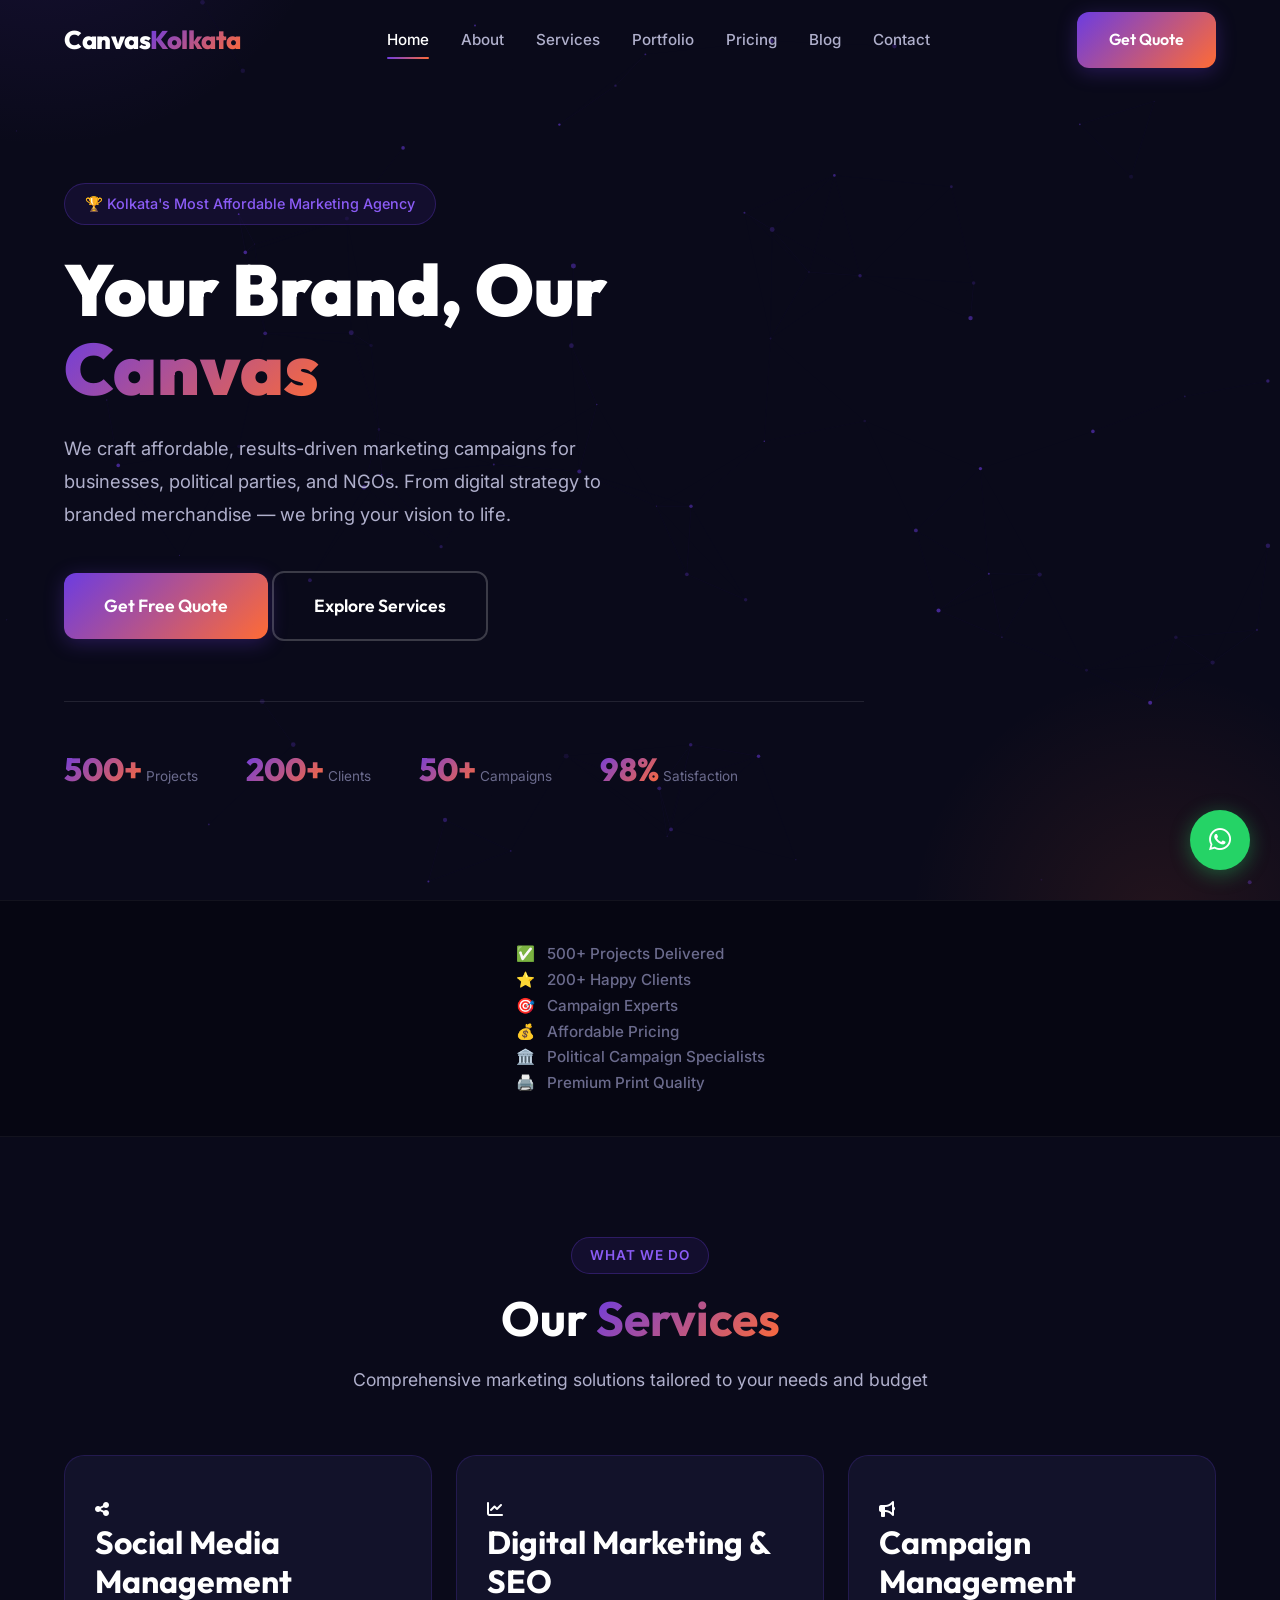
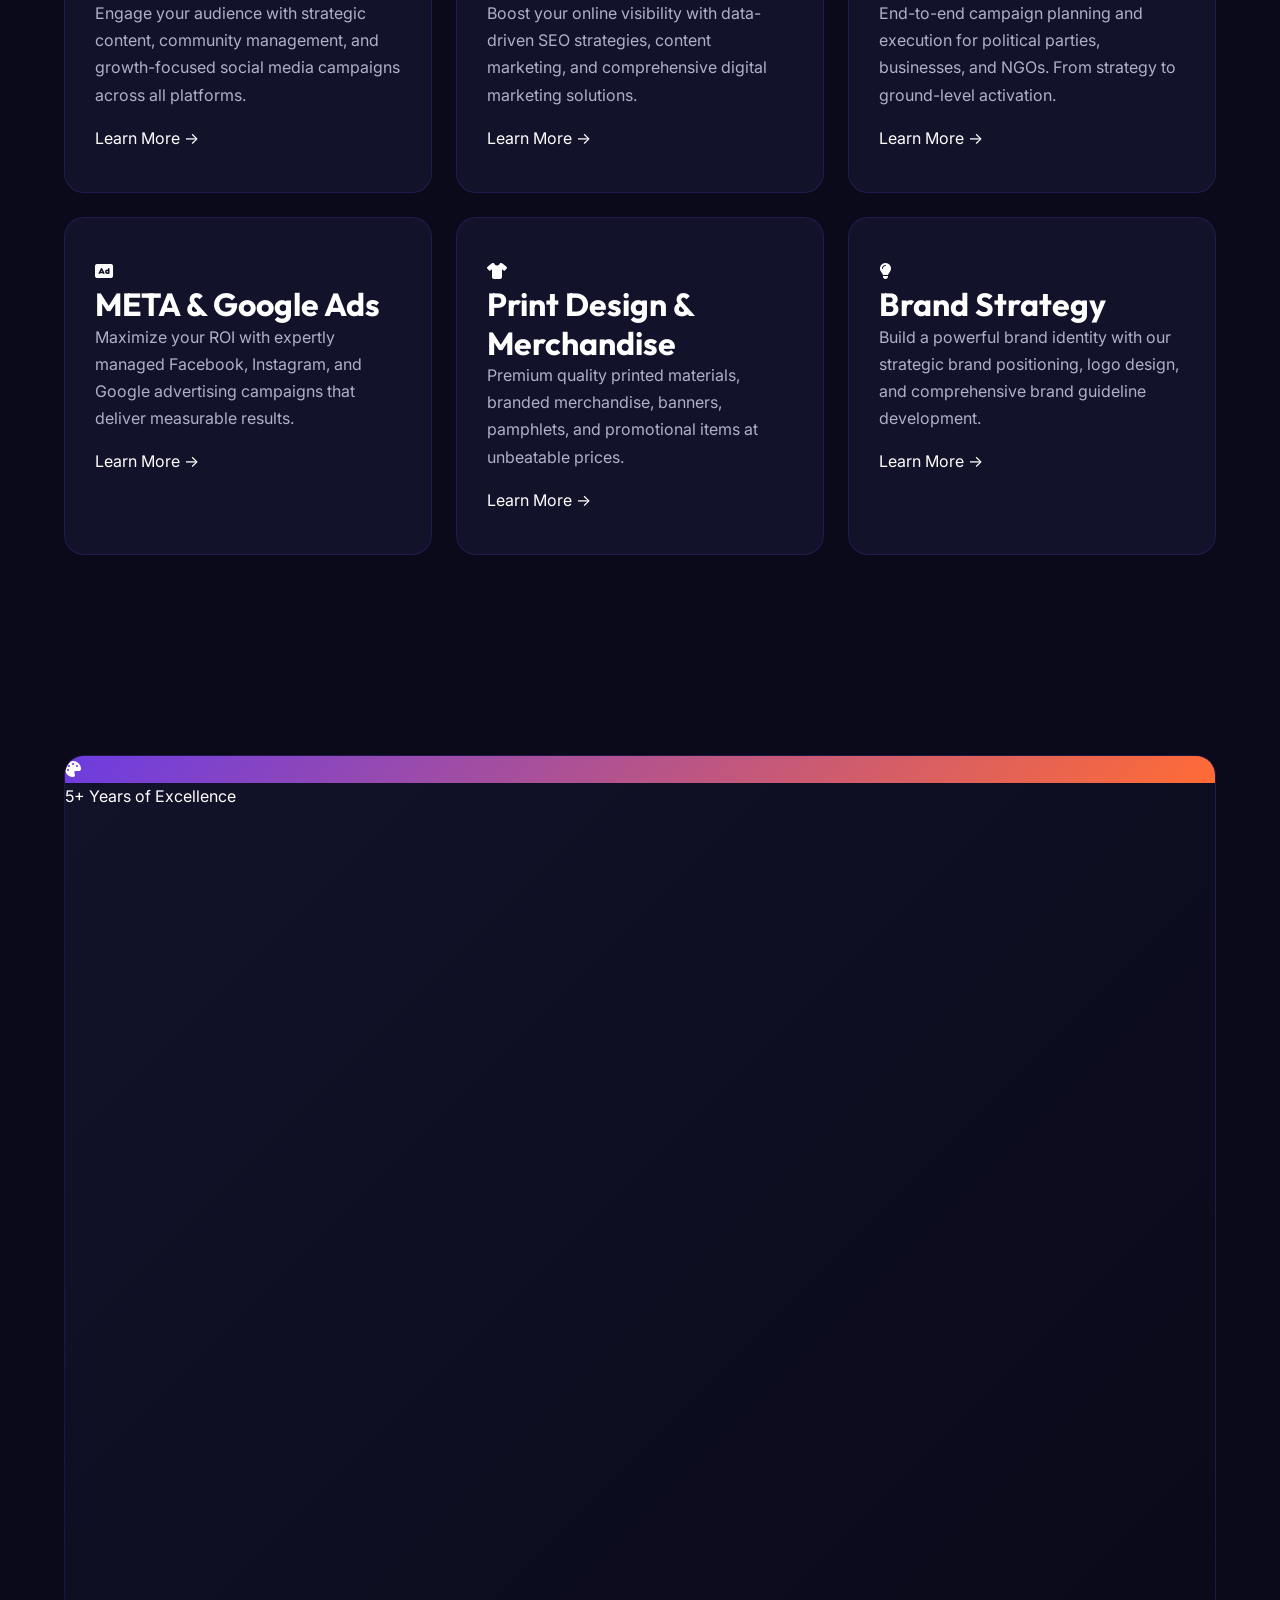
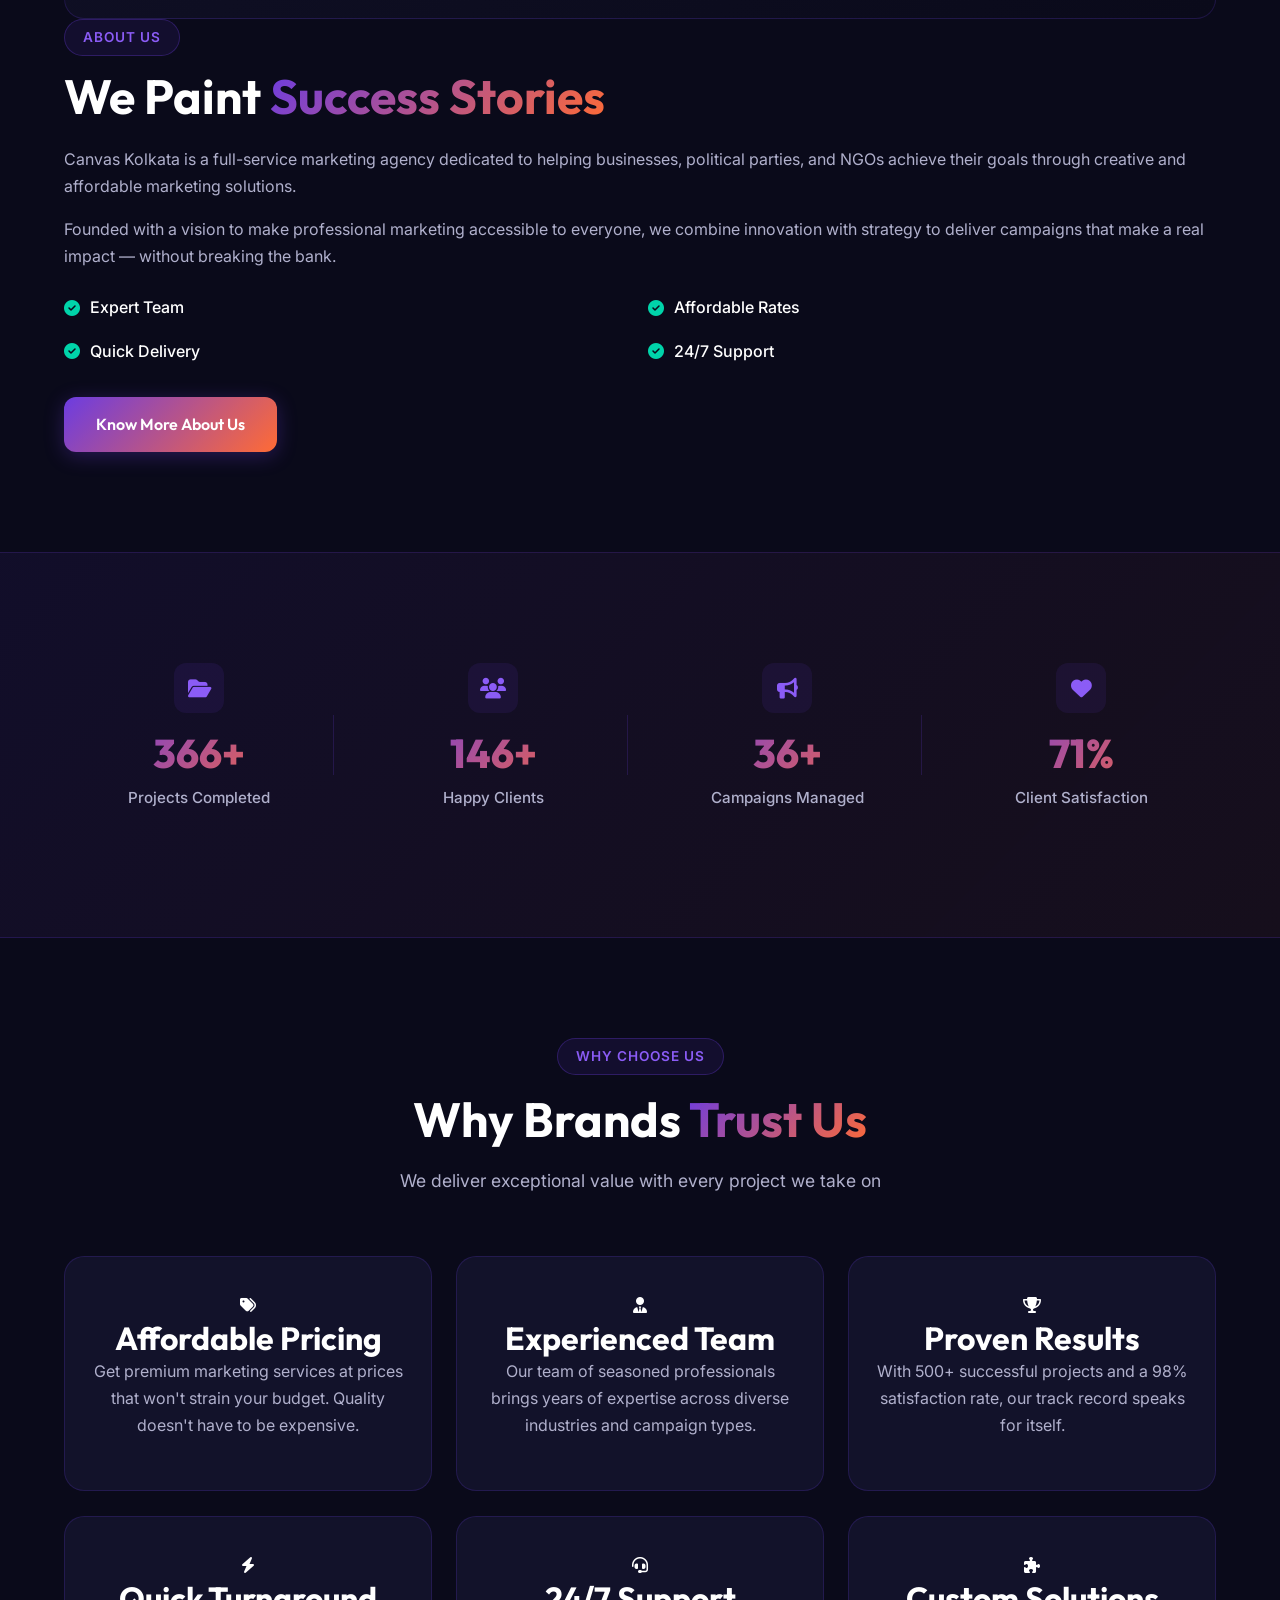
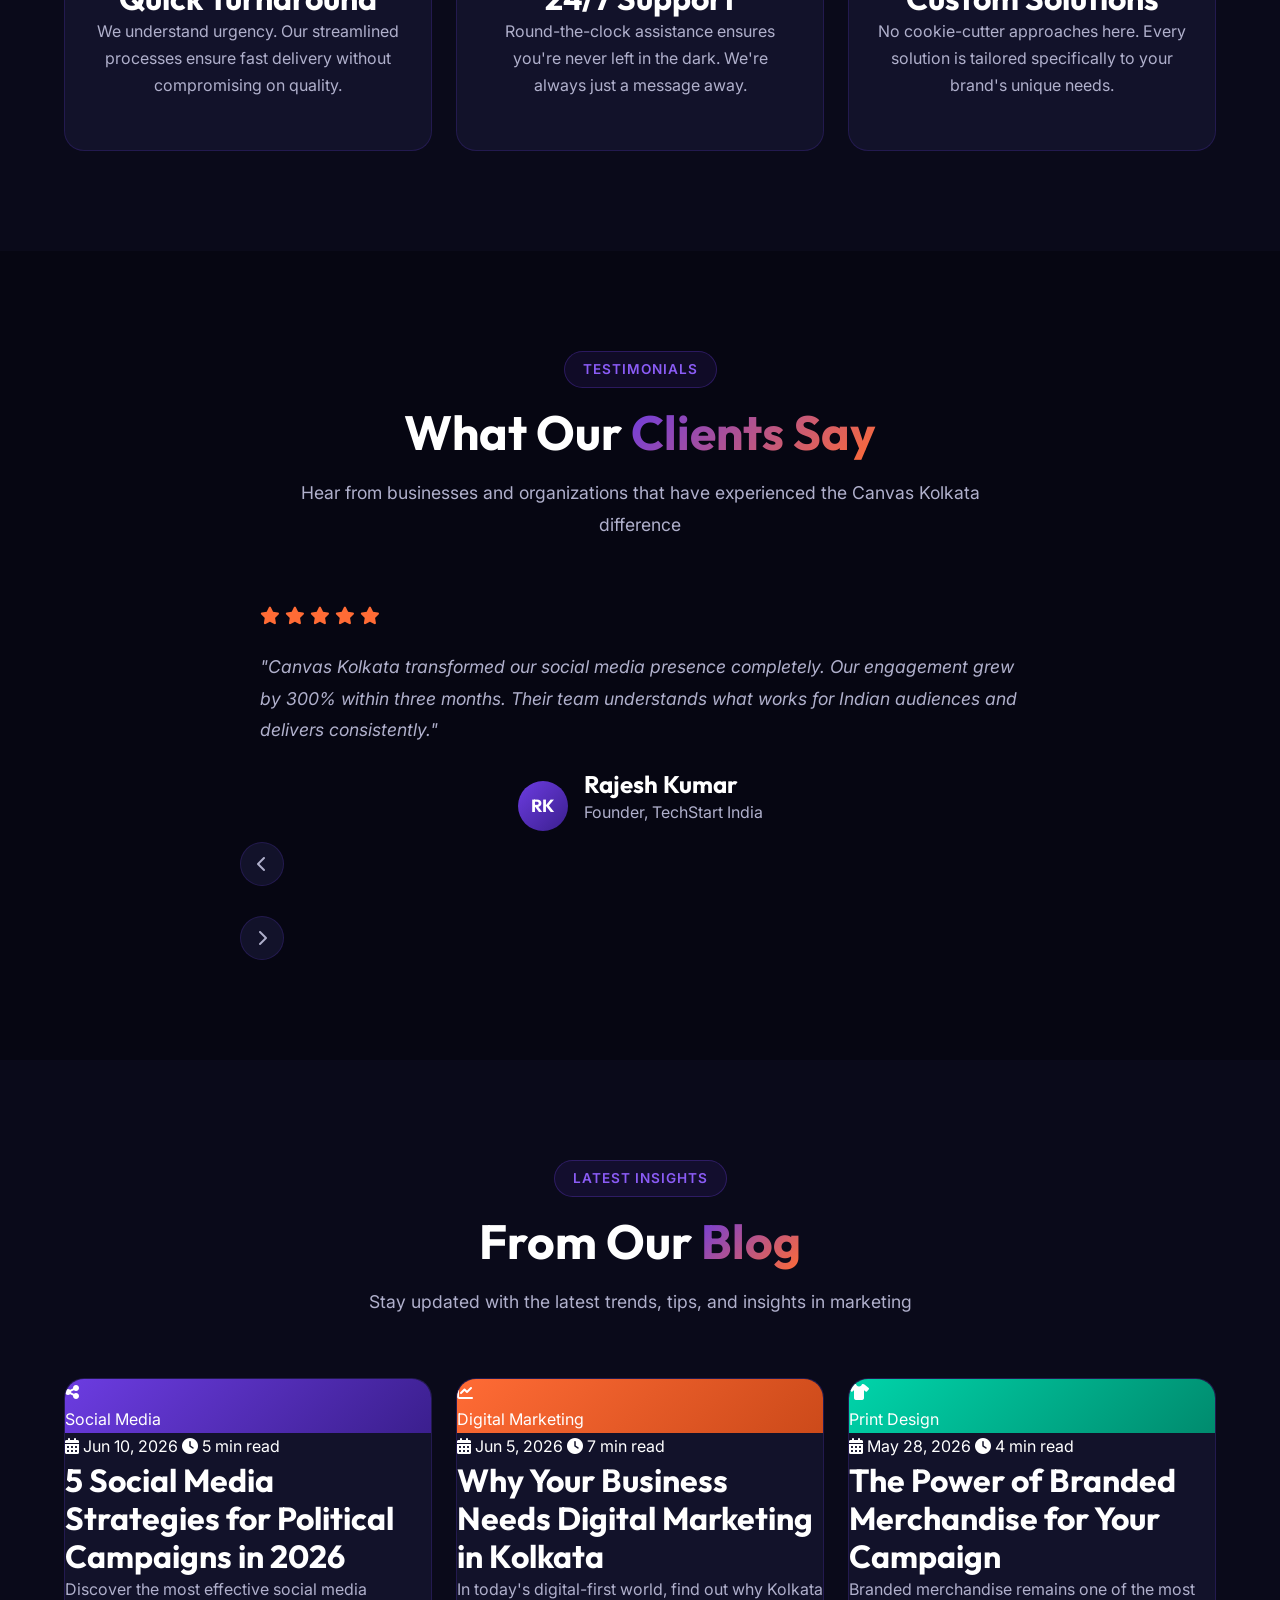
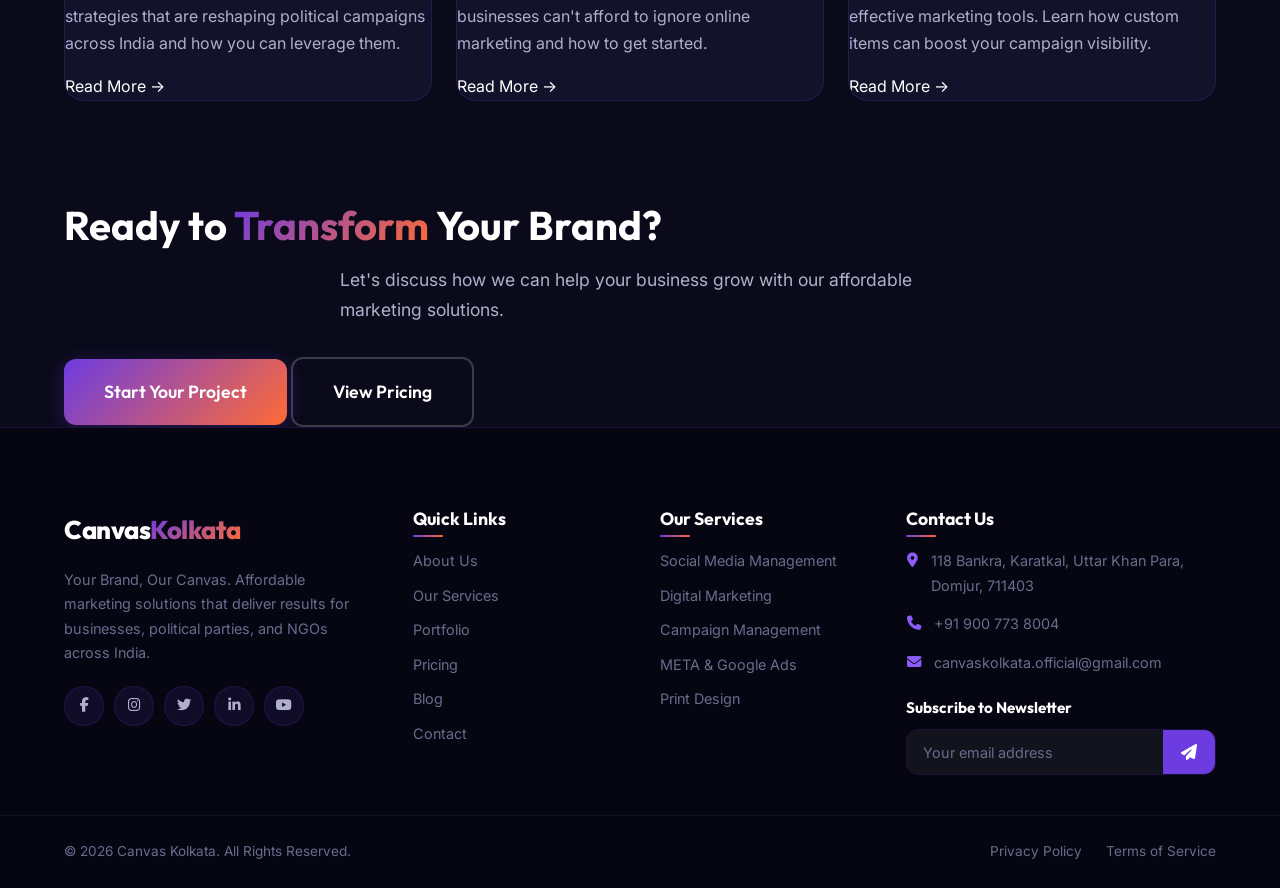
==== index.html @ 7786abfd "Initial commit for Canvas Kolkata website" ====
<!DOCTYPE html>
<html lang="en">
<head>
  <meta charset="UTF-8">
  <meta name="viewport" content="width=device-width, initial-scale=1.0">
  <meta http-equiv="X-UA-Compatible" content="IE=edge">

  <!-- SEO Meta Tags -->
  <title>Canvas Kolkata | Affordable Marketing & Printing Services in Kolkata</title>
  <meta name="description" content="Canvas Kolkata offers affordable social media management, digital marketing, campaign management, META & Google Ads, and printing services for businesses, political parties & NGOs.">
  <meta name="keywords" content="marketing agency kolkata, affordable marketing, social media management, digital marketing, campaign management, printing services, political campaign, NGO marketing, META ads, Google Ads, brand strategy">
  <meta name="author" content="Canvas Kolkata">
  <meta name="robots" content="index, follow">
  <link rel="canonical" href="https://canvaskolkata.com/">

  <!-- Open Graph -->
  <meta property="og:title" content="Canvas Kolkata | Affordable Marketing & Printing Services in Kolkata">
  <meta property="og:description" content="Canvas Kolkata offers affordable social media management, digital marketing, campaign management, META & Google Ads, and printing services for businesses, political parties & NGOs.">
  <meta property="og:type" content="website">
  <meta property="og:url" content="https://canvaskolkata.com/">
  <meta property="og:site_name" content="Canvas Kolkata">
  <meta property="og:locale" content="en_IN">

  <!-- Twitter Card -->
  <meta name="twitter:card" content="summary_large_image">
  <meta name="twitter:title" content="Canvas Kolkata | Affordable Marketing & Printing Services in Kolkata">
  <meta name="twitter:description" content="Canvas Kolkata offers affordable social media management, digital marketing, campaign management, META & Google Ads, and printing services for businesses, political parties & NGOs.">

  <!-- Google Fonts -->
  <link rel="preconnect" href="https://fonts.googleapis.com">
  <link rel="preconnect" href="https://fonts.gstatic.com" crossorigin>
  <link href="https://fonts.googleapis.com/css2?family=Inter:wght@300;400;500;600;700&family=Outfit:wght@400;500;600;700;800;900&display=swap" rel="stylesheet">

  <!-- Font Awesome -->
  <link rel="stylesheet" href="https://cdnjs.cloudflare.com/ajax/libs/font-awesome/6.5.1/css/all.min.css">

  <!-- Stylesheets -->
  <link rel="stylesheet" href="css/style.css">
  <link rel="stylesheet" href="css/animations.css">
  <link rel="stylesheet" href="css/responsive.css">

  <!-- Schema.org LocalBusiness JSON-LD -->
  <script type="application/ld+json">
  {
    "@context": "https://schema.org",
    "@type": "LocalBusiness",
    "name": "Canvas Kolkata",
    "description": "Affordable marketing and printing services for businesses, political parties, and NGOs in Kolkata.",
    "url": "https://canvaskolkata.com",
    "telephone": "+919007738004",
    "email": "canvaskolkata.official@gmail.com",
    "address": {
      "@type": "PostalAddress",
      "streetAddress": "118 Bankra, Karatkal, Uttar Khan Para",
      "addressLocality": "Domjur",
      "addressRegion": "West Bengal",
      "postalCode": "711403",
      "addressCountry": "IN"
    },
    "geo": {
      "@type": "GeoCoordinates",
      "latitude": "22.5726",
      "longitude": "88.3639"
    },
    "openingHoursSpecification": {
      "@type": "OpeningHoursSpecification",
      "dayOfWeek": ["Monday","Tuesday","Wednesday","Thursday","Friday","Saturday"],
      "opens": "09:00",
      "closes": "20:00"
    },
    "sameAs": [],
    "priceRange": "₹₹",
    "image": "https://canvaskolkata.com/images/logo.png",
    "aggregateRating": {
      "@type": "AggregateRating",
      "ratingValue": "4.9",
      "reviewCount": "200"
    },
    "serviceArea": {
      "@type": "Place",
      "name": "Kolkata, West Bengal, India"
    }
  }
  </script>
</head>
<body>

  <!-- ==================== PRELOADER ==================== -->
  <div class="preloader" id="preloader">
    <div class="preloader-spinner"></div>
  </div>

  <!-- ==================== NAVBAR ==================== -->
  <nav class="navbar" id="navbar">
    <div class="container">
      <a href="index.html" class="nav-logo">
        <span class="logo-text">Canvas<span class="logo-accent">Kolkata</span></span>
      </a>
      <div class="nav-menu" id="nav-menu">
        <a href="index.html" class="nav-link active">Home</a>
        <a href="about.html" class="nav-link">About</a>
        <a href="services.html" class="nav-link">Services</a>
        <a href="portfolio.html" class="nav-link">Portfolio</a>
        <a href="pricing.html" class="nav-link">Pricing</a>
        <a href="blog.html" class="nav-link">Blog</a>
        <a href="contact.html" class="nav-link">Contact</a>
      </div>
      <a href="https://wa.me/919007738004?text=Hi%20Canvas%20Kolkata!%20I'm%20interested%20in%20your%20services." class="nav-cta btn btn-primary" target="_blank" rel="noopener">Get Quote</a>
      <div class="nav-toggle" id="nav-toggle">
        <span></span><span></span><span></span>
      </div>
    </div>
  </nav>

  <!-- ==================== HERO SECTION ==================== -->
  <section class="hero" id="hero">
    <canvas class="hero-canvas" id="hero-canvas"></canvas>
    <div class="container">
      <div class="hero-content">
        <span class="hero-badge reveal">🏆 Kolkata's Most Affordable Marketing Agency</span>
        <h1 class="hero-title reveal reveal-delay-1">Your Brand, Our <span class="highlight">Canvas</span></h1>
        <p class="hero-subtitle reveal reveal-delay-2">We craft affordable, results-driven marketing campaigns for businesses, political parties, and NGOs. From digital strategy to branded merchandise — we bring your vision to life.</p>
        <div class="hero-btns reveal reveal-delay-3">
          <a href="https://wa.me/919007738004?text=Hi%20Canvas%20Kolkata!%20I'm%20interested%20in%20your%20services." class="btn btn-primary btn-large" target="_blank" rel="noopener">Get Free Quote</a>
          <a href="services.html" class="btn btn-secondary btn-large">Explore Services</a>
        </div>
        <div class="hero-stats reveal reveal-delay-4">
          <div class="hero-stat">
            <span class="hero-stat-number">500+</span>
            <span class="hero-stat-label">Projects</span>
          </div>
          <div class="hero-stat">
            <span class="hero-stat-number">200+</span>
            <span class="hero-stat-label">Clients</span>
          </div>
          <div class="hero-stat">
            <span class="hero-stat-number">50+</span>
            <span class="hero-stat-label">Campaigns</span>
          </div>
          <div class="hero-stat">
            <span class="hero-stat-number">98%</span>
            <span class="hero-stat-label">Satisfaction</span>
          </div>
        </div>
      </div>
    </div>
  </section>

  <!-- ==================== TRUST BAR ==================== -->
  <section class="trust-bar">
    <div class="container">
      <div class="trust-grid">
        <div class="trust-item reveal">
          <span class="trust-icon">✅</span>
          <span class="trust-text">500+ Projects Delivered</span>
        </div>
        <div class="trust-item reveal reveal-delay-1">
          <span class="trust-icon">⭐</span>
          <span class="trust-text">200+ Happy Clients</span>
        </div>
        <div class="trust-item reveal reveal-delay-2">
          <span class="trust-icon">🎯</span>
          <span class="trust-text">Campaign Experts</span>
        </div>
        <div class="trust-item reveal reveal-delay-3">
          <span class="trust-icon">💰</span>
          <span class="trust-text">Affordable Pricing</span>
        </div>
        <div class="trust-item reveal reveal-delay-4">
          <span class="trust-icon">🏛️</span>
          <span class="trust-text">Political Campaign Specialists</span>
        </div>
        <div class="trust-item reveal reveal-delay-5">
          <span class="trust-icon">🖨️</span>
          <span class="trust-text">Premium Print Quality</span>
        </div>
      </div>
    </div>
  </section>

  <!-- ==================== SERVICES OVERVIEW ==================== -->
  <section class="section services-section" id="services">
    <div class="container">
      <div class="section-header">
        <span class="section-badge reveal">What We Do</span>
        <h2 class="section-title reveal reveal-delay-1">Our <span class="gradient-text">Services</span></h2>
        <p class="section-subtitle reveal reveal-delay-2">Comprehensive marketing solutions tailored to your needs and budget</p>
      </div>
      <div class="services-grid">
        <div class="service-card reveal reveal-delay-1">
          <div class="service-icon">
            <i class="fas fa-share-nodes"></i>
          </div>
          <h3 class="service-title">Social Media Management</h3>
          <p class="service-desc">Engage your audience with strategic content, community management, and growth-focused social media campaigns across all platforms.</p>
          <a href="services.html" class="service-link">Learn More →</a>
        </div>
        <div class="service-card reveal reveal-delay-2">
          <div class="service-icon">
            <i class="fas fa-chart-line"></i>
          </div>
          <h3 class="service-title">Digital Marketing & SEO</h3>
          <p class="service-desc">Boost your online visibility with data-driven SEO strategies, content marketing, and comprehensive digital marketing solutions.</p>
          <a href="services.html" class="service-link">Learn More →</a>
        </div>
        <div class="service-card reveal reveal-delay-3">
          <div class="service-icon">
            <i class="fas fa-bullhorn"></i>
          </div>
          <h3 class="service-title">Campaign Management</h3>
          <p class="service-desc">End-to-end campaign planning and execution for political parties, businesses, and NGOs. From strategy to ground-level activation.</p>
          <a href="services.html" class="service-link">Learn More →</a>
        </div>
        <div class="service-card reveal reveal-delay-4">
          <div class="service-icon">
            <i class="fas fa-rectangle-ad"></i>
          </div>
          <h3 class="service-title">META & Google Ads</h3>
          <p class="service-desc">Maximize your ROI with expertly managed Facebook, Instagram, and Google advertising campaigns that deliver measurable results.</p>
          <a href="services.html" class="service-link">Learn More →</a>
        </div>
        <div class="service-card reveal reveal-delay-5">
          <div class="service-icon">
            <i class="fas fa-shirt"></i>
          </div>
          <h3 class="service-title">Print Design & Merchandise</h3>
          <p class="service-desc">Premium quality printed materials, branded merchandise, banners, pamphlets, and promotional items at unbeatable prices.</p>
          <a href="services.html" class="service-link">Learn More →</a>
        </div>
        <div class="service-card reveal reveal-delay-6">
          <div class="service-icon">
            <i class="fas fa-lightbulb"></i>
          </div>
          <h3 class="service-title">Brand Strategy</h3>
          <p class="service-desc">Build a powerful brand identity with our strategic brand positioning, logo design, and comprehensive brand guideline development.</p>
          <a href="services.html" class="service-link">Learn More →</a>
        </div>
      </div>
    </div>
  </section>

  <!-- ==================== ABOUT PREVIEW ==================== -->
  <section class="section about-preview-section" id="about-preview">
    <div class="container">
      <div class="about-preview-grid">
        <div class="about-preview-image reveal reveal-left">
          <div class="about-image-wrapper" style="background: linear-gradient(135deg, #6C3CE1, #FF6B35);">
            <i class="fas fa-palette"></i>
          </div>
          <div class="about-float-badge">
            <span class="float-badge-number">5+</span>
            <span class="float-badge-text">Years of Excellence</span>
          </div>
        </div>
        <div class="about-preview-content reveal reveal-right">
          <span class="section-badge">About Us</span>
          <h2 class="section-title">We Paint <span class="gradient-text">Success Stories</span></h2>
          <p>Canvas Kolkata is a full-service marketing agency dedicated to helping businesses, political parties, and NGOs achieve their goals through creative and affordable marketing solutions.</p>
          <p>Founded with a vision to make professional marketing accessible to everyone, we combine innovation with strategy to deliver campaigns that make a real impact — without breaking the bank.</p>
          <div class="about-features">
            <div class="about-feature">
              <i class="fas fa-circle-check"></i>
              <span>Expert Team</span>
            </div>
            <div class="about-feature">
              <i class="fas fa-circle-check"></i>
              <span>Affordable Rates</span>
            </div>
            <div class="about-feature">
              <i class="fas fa-circle-check"></i>
              <span>Quick Delivery</span>
            </div>
            <div class="about-feature">
              <i class="fas fa-circle-check"></i>
              <span>24/7 Support</span>
            </div>
          </div>
          <a href="about.html" class="btn btn-primary">Know More About Us</a>
        </div>
      </div>
    </div>
  </section>

  <!-- ==================== STATS SECTION ==================== -->
  <section class="stats-section" id="stats">
    <div class="container">
      <div class="stats-grid">
        <div class="stat-item reveal">
          <div class="stat-icon">
            <i class="fas fa-folder-open"></i>
          </div>
          <h3 class="stat-number" data-counter="500" data-suffix="+">0</h3>
          <p class="stat-label">Projects Completed</p>
        </div>
        <div class="stat-item reveal reveal-delay-1">
          <div class="stat-icon">
            <i class="fas fa-users"></i>
          </div>
          <h3 class="stat-number" data-counter="200" data-suffix="+">0</h3>
          <p class="stat-label">Happy Clients</p>
        </div>
        <div class="stat-item reveal reveal-delay-2">
          <div class="stat-icon">
            <i class="fas fa-bullhorn"></i>
          </div>
          <h3 class="stat-number" data-counter="50" data-suffix="+">0</h3>
          <p class="stat-label">Campaigns Managed</p>
        </div>
        <div class="stat-item reveal reveal-delay-3">
          <div class="stat-icon">
            <i class="fas fa-heart"></i>
          </div>
          <h3 class="stat-number" data-counter="98" data-suffix="%">0</h3>
          <p class="stat-label">Client Satisfaction</p>
        </div>
      </div>
    </div>
  </section>

  <!-- ==================== WHY CHOOSE US ==================== -->
  <section class="section why-choose-section" id="why-choose">
    <div class="container">
      <div class="section-header">
        <span class="section-badge reveal">Why Choose Us</span>
        <h2 class="section-title reveal reveal-delay-1">Why Brands <span class="gradient-text">Trust Us</span></h2>
        <p class="section-subtitle reveal reveal-delay-2">We deliver exceptional value with every project we take on</p>
      </div>
      <div class="why-grid">
        <div class="why-card reveal reveal-delay-1">
          <div class="why-icon">
            <i class="fas fa-tags"></i>
          </div>
          <h3>Affordable Pricing</h3>
          <p>Get premium marketing services at prices that won't strain your budget. Quality doesn't have to be expensive.</p>
        </div>
        <div class="why-card reveal reveal-delay-2">
          <div class="why-icon">
            <i class="fas fa-user-tie"></i>
          </div>
          <h3>Experienced Team</h3>
          <p>Our team of seasoned professionals brings years of expertise across diverse industries and campaign types.</p>
        </div>
        <div class="why-card reveal reveal-delay-3">
          <div class="why-icon">
            <i class="fas fa-trophy"></i>
          </div>
          <h3>Proven Results</h3>
          <p>With 500+ successful projects and a 98% satisfaction rate, our track record speaks for itself.</p>
        </div>
        <div class="why-card reveal reveal-delay-4">
          <div class="why-icon">
            <i class="fas fa-bolt"></i>
          </div>
          <h3>Quick Turnaround</h3>
          <p>We understand urgency. Our streamlined processes ensure fast delivery without compromising on quality.</p>
        </div>
        <div class="why-card reveal reveal-delay-5">
          <div class="why-icon">
            <i class="fas fa-headset"></i>
          </div>
          <h3>24/7 Support</h3>
          <p>Round-the-clock assistance ensures you're never left in the dark. We're always just a message away.</p>
        </div>
        <div class="why-card reveal reveal-delay-6">
          <div class="why-icon">
            <i class="fas fa-puzzle-piece"></i>
          </div>
          <h3>Custom Solutions</h3>
          <p>No cookie-cutter approaches here. Every solution is tailored specifically to your brand's unique needs.</p>
        </div>
      </div>
    </div>
  </section>

  <!-- ==================== TESTIMONIALS ==================== -->
  <section class="section testimonials-section" id="testimonials">
    <div class="container">
      <div class="section-header">
        <span class="section-badge reveal">Testimonials</span>
        <h2 class="section-title reveal reveal-delay-1">What Our <span class="gradient-text">Clients Say</span></h2>
        <p class="section-subtitle reveal reveal-delay-2">Hear from businesses and organizations that have experienced the Canvas Kolkata difference</p>
      </div>
      <div class="testimonial-slider reveal reveal-delay-3">
        <div class="testimonial-track" id="testimonial-track">
          <div class="testimonial-card active">
            <div class="testimonial-stars">
              <i class="fas fa-star"></i>
              <i class="fas fa-star"></i>
              <i class="fas fa-star"></i>
              <i class="fas fa-star"></i>
              <i class="fas fa-star"></i>
            </div>
            <p class="testimonial-text">"Canvas Kolkata transformed our social media presence completely. Our engagement grew by 300% within three months. Their team understands what works for Indian audiences and delivers consistently."</p>
            <div class="testimonial-author">
              <div class="testimonial-avatar" style="background: linear-gradient(135deg, #6C3CE1, #3B1F8E);">
                <span>RK</span>
              </div>
              <div class="testimonial-info">
                <h4>Rajesh Kumar</h4>
                <p>Founder, TechStart India</p>
              </div>
            </div>
          </div>
          <div class="testimonial-card">
            <div class="testimonial-stars">
              <i class="fas fa-star"></i>
              <i class="fas fa-star"></i>
              <i class="fas fa-star"></i>
              <i class="fas fa-star"></i>
              <i class="fas fa-star"></i>
            </div>
            <p class="testimonial-text">"We entrusted Canvas Kolkata with our entire political campaign strategy. From digital outreach to ground-level merchandise — they handled everything flawlessly and well within our budget."</p>
            <div class="testimonial-author">
              <div class="testimonial-avatar" style="background: linear-gradient(135deg, #FF6B35, #CC4A1A);">
                <span>AS</span>
              </div>
              <div class="testimonial-info">
                <h4>Amit Sharma</h4>
                <p>Political Strategist</p>
              </div>
            </div>
          </div>
          <div class="testimonial-card">
            <div class="testimonial-stars">
              <i class="fas fa-star"></i>
              <i class="fas fa-star"></i>
              <i class="fas fa-star"></i>
              <i class="fas fa-star"></i>
              <i class="fas fa-star"></i>
            </div>
            <p class="testimonial-text">"The print quality of our campaign materials was outstanding. Canvas Kolkata delivered 10,000 pamphlets and 500 banners ahead of schedule. Their attention to detail and color accuracy is remarkable."</p>
            <div class="testimonial-author">
              <div class="testimonial-avatar" style="background: linear-gradient(135deg, #00D4AA, #008B6E);">
                <span>PB</span>
              </div>
              <div class="testimonial-info">
                <h4>Priya Banerjee</h4>
                <p>Director, Hope Foundation</p>
              </div>
            </div>
          </div>
          <div class="testimonial-card">
            <div class="testimonial-stars">
              <i class="fas fa-star"></i>
              <i class="fas fa-star"></i>
              <i class="fas fa-star"></i>
              <i class="fas fa-star"></i>
              <i class="fas fa-star"></i>
            </div>
            <p class="testimonial-text">"Our Google Ads campaigns managed by Canvas Kolkata generated 5x ROAS. They know how to stretch every rupee for maximum impact. Best marketing investment we've ever made!"</p>
            <div class="testimonial-author">
              <div class="testimonial-avatar" style="background: linear-gradient(135deg, #6C3CE1, #FF6B35);">
                <span>SC</span>
              </div>
              <div class="testimonial-info">
                <h4>Sneha Chatterjee</h4>
                <p>CEO, GreenLeaf Organics</p>
              </div>
            </div>
          </div>
        </div>
        <div class="testimonial-controls">
          <button class="testimonial-arrow testimonial-prev" id="testimonial-prev" aria-label="Previous testimonial">
            <i class="fas fa-chevron-left"></i>
          </button>
          <div class="testimonial-dots" id="testimonial-dots">
            <span class="dot active" data-index="0"></span>
            <span class="dot" data-index="1"></span>
            <span class="dot" data-index="2"></span>
            <span class="dot" data-index="3"></span>
          </div>
          <button class="testimonial-arrow testimonial-next" id="testimonial-next" aria-label="Next testimonial">
            <i class="fas fa-chevron-right"></i>
          </button>
        </div>
      </div>
    </div>
  </section>

  <!-- ==================== BLOG PREVIEW ==================== -->
  <section class="section blog-preview-section" id="blog-preview">
    <div class="container">
      <div class="section-header">
        <span class="section-badge reveal">Latest Insights</span>
        <h2 class="section-title reveal reveal-delay-1">From Our <span class="gradient-text">Blog</span></h2>
        <p class="section-subtitle reveal reveal-delay-2">Stay updated with the latest trends, tips, and insights in marketing</p>
      </div>
      <div class="blog-grid">
        <div class="blog-card reveal reveal-delay-1">
          <div class="blog-image" style="background: linear-gradient(135deg, #6C3CE1, #3B1F8E);">
            <div class="blog-image-icon">
              <i class="fas fa-share-nodes"></i>
            </div>
            <span class="blog-category">Social Media</span>
          </div>
          <div class="blog-content">
            <div class="blog-meta">
              <span><i class="fas fa-calendar-alt"></i> Jun 10, 2026</span>
              <span><i class="fas fa-clock"></i> 5 min read</span>
            </div>
            <h3 class="blog-title"><a href="blog.html">5 Social Media Strategies for Political Campaigns in 2026</a></h3>
            <p class="blog-excerpt">Discover the most effective social media strategies that are reshaping political campaigns across India and how you can leverage them.</p>
            <a href="blog.html" class="blog-read-more">Read More →</a>
          </div>
        </div>
        <div class="blog-card reveal reveal-delay-2">
          <div class="blog-image" style="background: linear-gradient(135deg, #FF6B35, #CC4A1A);">
            <div class="blog-image-icon">
              <i class="fas fa-chart-line"></i>
            </div>
            <span class="blog-category">Digital Marketing</span>
          </div>
          <div class="blog-content">
            <div class="blog-meta">
              <span><i class="fas fa-calendar-alt"></i> Jun 5, 2026</span>
              <span><i class="fas fa-clock"></i> 7 min read</span>
            </div>
            <h3 class="blog-title"><a href="blog.html">Why Your Business Needs Digital Marketing in Kolkata</a></h3>
            <p class="blog-excerpt">In today's digital-first world, find out why Kolkata businesses can't afford to ignore online marketing and how to get started.</p>
            <a href="blog.html" class="blog-read-more">Read More →</a>
          </div>
        </div>
        <div class="blog-card reveal reveal-delay-3">
          <div class="blog-image" style="background: linear-gradient(135deg, #00D4AA, #008B6E);">
            <div class="blog-image-icon">
              <i class="fas fa-shirt"></i>
            </div>
            <span class="blog-category">Print Design</span>
          </div>
          <div class="blog-content">
            <div class="blog-meta">
              <span><i class="fas fa-calendar-alt"></i> May 28, 2026</span>
              <span><i class="fas fa-clock"></i> 4 min read</span>
            </div>
            <h3 class="blog-title"><a href="blog.html">The Power of Branded Merchandise for Your Campaign</a></h3>
            <p class="blog-excerpt">Branded merchandise remains one of the most effective marketing tools. Learn how custom items can boost your campaign visibility.</p>
            <a href="blog.html" class="blog-read-more">Read More →</a>
          </div>
        </div>
      </div>
    </div>
  </section>

  <!-- ==================== CTA BANNER ==================== -->
  <section class="cta-banner">
    <div class="container">
      <div class="cta-content reveal reveal-scale">
        <h2 class="cta-title">Ready to <span class="gradient-text">Transform</span> Your Brand?</h2>
        <p class="cta-text">Let's discuss how we can help your business grow with our affordable marketing solutions.</p>
        <div class="cta-btns">
          <a href="https://wa.me/919007738004?text=Hi%20Canvas%20Kolkata!%20I'm%20interested%20in%20your%20services." class="btn btn-primary btn-large" target="_blank" rel="noopener">Start Your Project</a>
          <a href="pricing.html" class="btn btn-secondary btn-large">View Pricing</a>
        </div>
      </div>
    </div>
  </section>

  <!-- ==================== FOOTER ==================== -->
  <footer class="footer">
    <div class="footer-top">
      <div class="container">
        <div class="footer-grid">
          <div class="footer-col">
            <a href="index.html" class="footer-logo">
              <span class="logo-text">Canvas<span class="logo-accent">Kolkata</span></span>
            </a>
            <p class="footer-desc">Your Brand, Our Canvas. Affordable marketing solutions that deliver results for businesses, political parties, and NGOs across India.</p>
            <div class="footer-socials">
              <a href="#" aria-label="Facebook"><i class="fab fa-facebook-f"></i></a>
              <a href="#" aria-label="Instagram"><i class="fab fa-instagram"></i></a>
              <a href="#" aria-label="Twitter"><i class="fab fa-twitter"></i></a>
              <a href="#" aria-label="LinkedIn"><i class="fab fa-linkedin-in"></i></a>
              <a href="#" aria-label="YouTube"><i class="fab fa-youtube"></i></a>
            </div>
          </div>
          <div class="footer-col">
            <h4>Quick Links</h4>
            <ul class="footer-links">
              <li><a href="about.html">About Us</a></li>
              <li><a href="services.html">Our Services</a></li>
              <li><a href="portfolio.html">Portfolio</a></li>
              <li><a href="pricing.html">Pricing</a></li>
              <li><a href="blog.html">Blog</a></li>
              <li><a href="contact.html">Contact</a></li>
            </ul>
          </div>
          <div class="footer-col">
            <h4>Our Services</h4>
            <ul class="footer-links">
              <li><a href="services.html">Social Media Management</a></li>
              <li><a href="services.html">Digital Marketing</a></li>
              <li><a href="services.html">Campaign Management</a></li>
              <li><a href="services.html">META & Google Ads</a></li>
              <li><a href="services.html">Print Design</a></li>
            </ul>
          </div>
          <div class="footer-col">
            <h4>Contact Us</h4>
            <ul class="footer-contact">
              <li><i class="fas fa-map-marker-alt"></i> 118 Bankra, Karatkal, Uttar Khan Para, Domjur, 711403</li>
              <li><i class="fas fa-phone"></i> <a href="tel:+919007738004">+91 900 773 8004</a></li>
              <li><i class="fas fa-envelope"></i> <a href="mailto:canvaskolkata.official@gmail.com">canvaskolkata.official@gmail.com</a></li>
            </ul>
            <div class="footer-newsletter">
              <h5>Subscribe to Newsletter</h5>
              <form class="newsletter-form" id="newsletter-form">
                <input type="email" placeholder="Your email address" required>
                <button type="submit"><i class="fas fa-paper-plane"></i></button>
              </form>
            </div>
          </div>
        </div>
      </div>
    </div>
    <div class="footer-bottom">
      <div class="container">
        <p>&copy; <span id="current-year">2026</span> Canvas Kolkata. All Rights Reserved.</p>
        <div class="footer-bottom-links">
          <a href="#">Privacy Policy</a>
          <a href="#">Terms of Service</a>
        </div>
      </div>
    </div>
  </footer>

  <!-- ==================== WHATSAPP + BACK TO TOP ==================== -->
  <a href="https://wa.me/919007738004?text=Hi%20Canvas%20Kolkata!%20I'm%20interested%20in%20your%20services." class="whatsapp-float" id="whatsapp-float" target="_blank" rel="noopener noreferrer" aria-label="Chat on WhatsApp">
    <i class="fab fa-whatsapp"></i>
    <span class="whatsapp-tooltip">Chat with us!</span>
  </a>
  <button class="back-to-top" id="back-to-top" aria-label="Back to top">
    <i class="fas fa-chevron-up"></i>
  </button>

  <!-- Scripts -->
  <script src="js/main.js"></script>
  <script src="js/counter.js"></script>
  <script src="js/form.js"></script>
</body>
</html>
---- css/style.css ----
/* ============================================================
   CANVAS KOLKATA — Global Design System
   Your Brand, Our Canvas
   ============================================================ */

/* ===== CSS CUSTOM PROPERTIES ===== */
:root {
  /* Colors */
  --primary: #6C3CE1;
  --primary-light: #8B5CF6;
  --primary-dark: #5B2CC7;
  --primary-rgb: 108, 60, 225;
  --secondary: #FF6B35;
  --secondary-light: #FF8C5A;
  --secondary-dark: #E55A25;
  --secondary-rgb: 255, 107, 53;
  --accent: #00D4AA;
  --accent-light: #00F5C8;
  --accent-dark: #00B892;
  --accent-rgb: 0, 212, 170;
  --dark-bg: #0A0A1A;
  --darker-bg: #060612;
  --card-bg: #12122A;
  --card-bg-hover: #1A1A3A;
  --glass-bg: rgba(18, 18, 42, 0.7);
  --glass-border: rgba(108, 60, 225, 0.15);
  --text-primary: #FFFFFF;
  --text-secondary: #B0B0CC;
  --text-muted: #6B6B8D;
  --border-color: rgba(108, 60, 225, 0.2);
  --gradient-primary: linear-gradient(135deg, #6C3CE1, #FF6B35);
  --gradient-secondary: linear-gradient(135deg, #FF6B35, #6C3CE1);
  --gradient-accent: linear-gradient(135deg, #00D4AA, #6C3CE1);
  --gradient-dark: linear-gradient(135deg, #12122A, #0A0A1A);
  --shadow-primary: 0 4px 30px rgba(108, 60, 225, 0.15);
  --shadow-card: 0 8px 32px rgba(0, 0, 0, 0.3);
  --shadow-hover: 0 12px 40px rgba(108, 60, 225, 0.25);

  /* Typography */
  --font-heading: 'Outfit', sans-serif;
  --font-body: 'Inter', sans-serif;

  /* Spacing */
  --section-padding: 100px 0;
  --container-max: 1200px;
  --container-padding: 0 24px;
  --gap-sm: 12px;
  --gap-md: 24px;
  --gap-lg: 40px;
  --gap-xl: 60px;

  /* Border Radius */
  --radius-sm: 8px;
  --radius-md: 12px;
  --radius-lg: 20px;
  --radius-xl: 30px;
  --radius-full: 50%;

  /* Transitions */
  --transition-fast: 0.2s ease;
  --transition-base: 0.3s ease;
  --transition-slow: 0.5s ease;
  --transition-spring: 0.4s cubic-bezier(0.175, 0.885, 0.32, 1.275);

  /* Navbar */
  --navbar-height: 80px;
}

/* ===== CSS RESET ===== */
*,
*::before,
*::after {
  margin: 0;
  padding: 0;
  box-sizing: border-box;
}

html {
  scroll-behavior: smooth;
  scroll-padding-top: var(--navbar-height);
  -webkit-font-smoothing: antialiased;
  -moz-osx-font-smoothing: grayscale;
}

body {
  font-family: var(--font-body);
  font-size: 16px;
  line-height: 1.7;
  color: var(--text-primary);
  background-color: var(--dark-bg);
  overflow-x: hidden;
}

a {
  text-decoration: none;
  color: inherit;
  transition: color var(--transition-base);
}

ul, ol {
  list-style: none;
}

img {
  max-width: 100%;
  height: auto;
  display: block;
}

button, input, textarea, select {
  font-family: inherit;
  font-size: inherit;
  border: none;
  outline: none;
  background: none;
}

button {
  cursor: pointer;
}

/* ===== TYPOGRAPHY ===== */
h1, h2, h3, h4, h5, h6 {
  font-family: var(--font-heading);
  font-weight: 700;
  line-height: 1.2;
  color: var(--text-primary);
}

h1 { font-size: clamp(2.5rem, 5vw, 4rem); }
h2 { font-size: clamp(2rem, 4vw, 3rem); }
h3 { font-size: clamp(1.5rem, 3vw, 2rem); }
h4 { font-size: clamp(1.25rem, 2vw, 1.5rem); }
h5 { font-size: 1.125rem; }
h6 { font-size: 1rem; }

p {
  color: var(--text-secondary);
  margin-bottom: 1rem;
}

.gradient-text {
  background: var(--gradient-primary);
  -webkit-background-clip: text;
  -webkit-text-fill-color: transparent;
  background-clip: text;
}

.accent-text {
  color: var(--accent);
}

/* ===== LAYOUT ===== */
.container {
  max-width: var(--container-max);
  margin: 0 auto;
  padding: var(--container-padding);
  width: 100%;
}

.section {
  padding: var(--section-padding);
  position: relative;
}

.section-header {
  text-align: center;
  margin-bottom: var(--gap-xl);
  max-width: 700px;
  margin-left: auto;
  margin-right: auto;
}

.section-badge {
  display: inline-block;
  padding: 6px 18px;
  background: rgba(108, 60, 225, 0.1);
  border: 1px solid rgba(108, 60, 225, 0.3);
  border-radius: var(--radius-xl);
  color: var(--primary-light);
  font-size: 0.85rem;
  font-weight: 600;
  letter-spacing: 1px;
  text-transform: uppercase;
  margin-bottom: 16px;
}

.section-title {
  margin-bottom: 16px;
}

.section-subtitle {
  color: var(--text-secondary);
  font-size: 1.1rem;
  line-height: 1.8;
}

/* ===== PRELOADER ===== */
.preloader {
  position: fixed;
  top: 0;
  left: 0;
  width: 100%;
  height: 100%;
  background: var(--darker-bg);
  display: flex;
  align-items: center;
  justify-content: center;
  z-index: 99999;
  transition: opacity 0.5s ease, visibility 0.5s ease;
}

.preloader.hidden {
  opacity: 0;
  visibility: hidden;
}

.preloader-spinner {
  width: 50px;
  height: 50px;
  border: 3px solid rgba(108, 60, 225, 0.2);
  border-top-color: var(--primary);
  border-radius: 50%;
  animation: spin 0.8s linear infinite;
}

@keyframes spin {
  to { transform: rotate(360deg); }
}

/* ===== NAVBAR ===== */
.navbar {
  position: fixed;
  top: 0;
  left: 0;
  width: 100%;
  height: var(--navbar-height);
  z-index: 1000;
  transition: all var(--transition-base);
  background: transparent;
}

.navbar.scrolled {
  background: rgba(10, 10, 26, 0.92);
  backdrop-filter: blur(20px);
  -webkit-backdrop-filter: blur(20px);
  border-bottom: 1px solid var(--glass-border);
  box-shadow: 0 4px 30px rgba(0, 0, 0, 0.3);
}

.navbar > .container {
  display: flex;
  align-items: center;
  justify-content: space-between;
  height: 100%;
}

.nav-logo {
  display: flex;
  align-items: center;
  gap: 8px;
  z-index: 1001;
}

.logo-text {
  font-family: var(--font-heading);
  font-size: 1.6rem;
  font-weight: 800;
  color: var(--text-primary);
  letter-spacing: -0.5px;
}

.logo-accent {
  background: var(--gradient-primary);
  -webkit-background-clip: text;
  -webkit-text-fill-color: transparent;
  background-clip: text;
}

.nav-menu {
  display: flex;
  align-items: center;
  gap: 32px;
}

.nav-link {
  font-size: 0.95rem;
  font-weight: 500;
  color: var(--text-secondary);
  position: relative;
  padding: 4px 0;
  transition: color var(--transition-base);
}

.nav-link::after {
  content: '';
  position: absolute;
  bottom: -2px;
  left: 0;
  width: 0;
  height: 2px;
  background: var(--gradient-primary);
  border-radius: 2px;
  transition: width var(--transition-base);
}

.nav-link:hover,
.nav-link.active {
  color: var(--text-primary);
}

.nav-link:hover::after,
.nav-link.active::after {
  width: 100%;
}

.nav-cta {
  padding: 10px 24px;
  font-size: 0.9rem;
}

.nav-toggle {
  display: none;
  flex-direction: column;
  gap: 5px;
  cursor: pointer;
  z-index: 1001;
  padding: 5px;
}

.nav-toggle span {
  width: 25px;
  height: 2.5px;
  background: var(--text-primary);
  border-radius: 4px;
  transition: all var(--transition-base);
}

.nav-toggle.active span:nth-child(1) {
  transform: rotate(45deg) translate(5px, 5px);
}

.nav-toggle.active span:nth-child(2) {
  opacity: 0;
}

.nav-toggle.active span:nth-child(3) {
  transform: rotate(-45deg) translate(5px, -5px);
}

/* ===== BUTTONS ===== */
.btn {
  display: inline-flex;
  align-items: center;
  justify-content: center;
  gap: 8px;
  padding: 14px 32px;
  border-radius: var(--radius-md);
  font-family: var(--font-heading);
  font-weight: 600;
  font-size: 1rem;
  cursor: pointer;
  transition: all var(--transition-base);
  position: relative;
  overflow: hidden;
  white-space: nowrap;
}

.btn::before {
  content: '';
  position: absolute;
  top: 0;
  left: -100%;
  width: 100%;
  height: 100%;
  background: linear-gradient(90deg, transparent, rgba(255,255,255,0.1), transparent);
  transition: left 0.5s ease;
}

.btn:hover::before {
  left: 100%;
}

.btn-primary {
  background: var(--gradient-primary);
  color: #fff;
  border: none;
  box-shadow: 0 4px 20px rgba(108, 60, 225, 0.3);
}

.btn-primary:hover {
  transform: translateY(-2px);
  box-shadow: 0 6px 30px rgba(108, 60, 225, 0.5);
}

.btn-secondary {
  background: transparent;
  color: var(--text-primary);
  border: 2px solid rgba(255, 255, 255, 0.2);
}

.btn-secondary:hover {
  border-color: var(--primary);
  background: rgba(108, 60, 225, 0.1);
  transform: translateY(-2px);
}

.btn-outline {
  background: transparent;
  color: var(--primary-light);
  border: 2px solid var(--primary);
}

.btn-outline:hover {
  background: var(--primary);
  color: #fff;
  transform: translateY(-2px);
}

.btn-accent {
  background: var(--accent);
  color: var(--dark-bg);
  font-weight: 700;
}

.btn-accent:hover {
  background: var(--accent-light);
  transform: translateY(-2px);
  box-shadow: 0 6px 30px rgba(0, 212, 170, 0.3);
}

.btn-large {
  padding: 18px 40px;
  font-size: 1.1rem;
}

.btn-sm {
  padding: 10px 20px;
  font-size: 0.85rem;
}

.btn-whatsapp {
  background: #25D366;
  color: #fff;
}

.btn-whatsapp:hover {
  background: #20c05c;
  transform: translateY(-2px);
  box-shadow: 0 6px 30px rgba(37, 211, 102, 0.3);
}

/* ===== HERO SECTION ===== */
.hero {
  min-height: 100vh;
  display: flex;
  align-items: center;
  position: relative;
  padding-top: var(--navbar-height);
  overflow: hidden;
}

.hero::before {
  content: '';
  position: absolute;
  top: -50%;
  left: -20%;
  width: 600px;
  height: 600px;
  background: radial-gradient(circle, rgba(108, 60, 225, 0.15), transparent 70%);
  border-radius: 50%;
  animation: float-slow 8s ease-in-out infinite;
}

.hero::after {
  content: '';
  position: absolute;
  bottom: -30%;
  right: -10%;
  width: 500px;
  height: 500px;
  background: radial-gradient(circle, rgba(255, 107, 53, 0.1), transparent 70%);
  border-radius: 50%;
  animation: float-slow 10s ease-in-out infinite reverse;
}

.hero-canvas {
  position: absolute;
  top: 0;
  left: 0;
  width: 100%;
  height: 100%;
  z-index: 0;
}

.hero-content {
  position: relative;
  z-index: 2;
  max-width: 800px;
}

.hero-badge {
  display: inline-flex;
  align-items: center;
  gap: 8px;
  padding: 8px 20px;
  background: rgba(108, 60, 225, 0.1);
  border: 1px solid rgba(108, 60, 225, 0.3);
  border-radius: var(--radius-xl);
  color: var(--primary-light);
  font-size: 0.9rem;
  font-weight: 500;
  margin-bottom: 24px;
  animation: fadeInUp 0.6s ease forwards;
}

.hero-title {
  font-size: clamp(2.8rem, 6vw, 4.5rem);
  font-weight: 900;
  line-height: 1.1;
  margin-bottom: 24px;
  animation: fadeInUp 0.6s ease 0.2s forwards;
  opacity: 0;
}

.hero-title .highlight {
  background: var(--gradient-primary);
  -webkit-background-clip: text;
  -webkit-text-fill-color: transparent;
  background-clip: text;
}

.hero-subtitle {
  font-size: 1.15rem;
  color: var(--text-secondary);
  line-height: 1.8;
  margin-bottom: 40px;
  max-width: 600px;
  animation: fadeInUp 0.6s ease 0.4s forwards;
  opacity: 0;
}

.hero-cta {
  display: flex;
  flex-wrap: wrap;
  gap: 16px;
  animation: fadeInUp 0.6s ease 0.6s forwards;
  opacity: 0;
}

.hero-stats {
  display: flex;
  gap: 48px;
  margin-top: 60px;
  padding-top: 40px;
  border-top: 1px solid rgba(255, 255, 255, 0.1);
  animation: fadeInUp 0.6s ease 0.8s forwards;
  opacity: 0;
}

.hero-stat {
  text-align: left;
}

.hero-stat-number {
  font-family: var(--font-heading);
  font-size: 2rem;
  font-weight: 800;
  background: var(--gradient-primary);
  -webkit-background-clip: text;
  -webkit-text-fill-color: transparent;
  background-clip: text;
}

.hero-stat-label {
  font-size: 0.85rem;
  color: var(--text-muted);
  margin-top: 4px;
}

/* ===== TRUST BAR ===== */
.trust-bar {
  padding: 40px 0;
  border-top: 1px solid rgba(255, 255, 255, 0.05);
  border-bottom: 1px solid rgba(255, 255, 255, 0.05);
  background: var(--darker-bg);
}

.trust-bar .container {
  display: flex;
  align-items: center;
  justify-content: center;
  gap: 60px;
  flex-wrap: wrap;
}

.trust-item {
  display: flex;
  align-items: center;
  gap: 12px;
  color: var(--text-muted);
  font-size: 0.95rem;
  font-weight: 500;
}

.trust-item i {
  font-size: 1.3rem;
  color: var(--primary-light);
}

/* ===== SERVICE CARDS ===== */
.services-grid {
  display: grid;
  grid-template-columns: repeat(3, 1fr);
  gap: var(--gap-md);
}

.service-card {
  background: var(--card-bg);
  border: 1px solid var(--border-color);
  border-radius: var(--radius-lg);
  padding: 40px 30px;
  transition: all var(--transition-base);
  position: relative;
  overflow: hidden;
}

.service-card::before {
  content: '';
  position: absolute;
  top: 0;
  left: 0;
  width: 100%;
  height: 3px;
  background: var(--gradient-primary);
  transform: scaleX(0);
  transform-origin: left;
  transition: transform var(--transition-base);
}

.service-card:hover {
  transform: translateY(-8px);
  border-color: rgba(108, 60, 225, 0.4);
  box-shadow: var(--shadow-hover);
  background: var(--card-bg-hover);
}

.service-card:hover::before {
  transform: scaleX(1);
}

.service-card-icon {
  width: 60px;
  height: 60px;
  display: flex;
  align-items: center;
  justify-content: center;
  background: rgba(108, 60, 225, 0.1);
  border-radius: var(--radius-md);
  margin-bottom: 20px;
  font-size: 1.5rem;
  color: var(--primary-light);
  transition: all var(--transition-base);
}

.service-card:hover .service-card-icon {
  background: var(--gradient-primary);
  color: #fff;
  transform: scale(1.05);
}

.service-card-title {
  font-size: 1.25rem;
  margin-bottom: 12px;
}

.service-card-text {
  color: var(--text-secondary);
  font-size: 0.95rem;
  line-height: 1.7;
  margin-bottom: 20px;
}

.service-card-link {
  display: inline-flex;
  align-items: center;
  gap: 6px;
  color: var(--primary-light);
  font-weight: 600;
  font-size: 0.9rem;
  transition: gap var(--transition-base);
}

.service-card-link:hover {
  gap: 12px;
  color: var(--secondary);
}

/* ===== ABOUT PREVIEW ===== */
.about-preview {
  display: grid;
  grid-template-columns: 1fr 1fr;
  gap: var(--gap-xl);
  align-items: center;
}

.about-preview-image {
  position: relative;
  border-radius: var(--radius-lg);
  overflow: hidden;
  aspect-ratio: 4/3;
  background: var(--gradient-dark);
  border: 1px solid var(--border-color);
}

.about-preview-image-inner {
  width: 100%;
  height: 100%;
  display: flex;
  align-items: center;
  justify-content: center;
  background: linear-gradient(135deg, rgba(108, 60, 225, 0.2), rgba(255, 107, 53, 0.15));
}

.about-preview-image-inner i {
  font-size: 5rem;
  background: var(--gradient-primary);
  -webkit-background-clip: text;
  -webkit-text-fill-color: transparent;
  background-clip: text;
}

.about-preview-badge {
  position: absolute;
  bottom: 20px;
  right: 20px;
  background: rgba(10, 10, 26, 0.9);
  backdrop-filter: blur(10px);
  border: 1px solid var(--border-color);
  border-radius: var(--radius-md);
  padding: 16px 20px;
  display: flex;
  align-items: center;
  gap: 12px;
}

.about-preview-badge-number {
  font-family: var(--font-heading);
  font-size: 2rem;
  font-weight: 800;
  background: var(--gradient-primary);
  -webkit-background-clip: text;
  -webkit-text-fill-color: transparent;
  background-clip: text;
}

.about-preview-badge-text {
  font-size: 0.85rem;
  color: var(--text-secondary);
  line-height: 1.3;
}

.about-preview-content .section-badge {
  margin-bottom: 12px;
}

.about-preview-content h2 {
  margin-bottom: 20px;
}

.about-preview-content p {
  margin-bottom: 16px;
}

.about-features {
  display: grid;
  grid-template-columns: 1fr 1fr;
  gap: 16px;
  margin: 24px 0 32px;
}

.about-feature {
  display: flex;
  align-items: center;
  gap: 10px;
  font-weight: 500;
}

.about-feature i {
  color: var(--accent);
  font-size: 1rem;
}

/* ===== STATS SECTION ===== */
.stats-section {
  padding: 80px 0;
  background: linear-gradient(135deg, rgba(108, 60, 225, 0.08), rgba(255, 107, 53, 0.05));
  border-top: 1px solid var(--border-color);
  border-bottom: 1px solid var(--border-color);
}

.stats-grid {
  display: grid;
  grid-template-columns: repeat(4, 1fr);
  gap: var(--gap-md);
}

.stat-item {
  text-align: center;
  padding: 30px 20px;
  position: relative;
}

.stat-item:not(:last-child)::after {
  content: '';
  position: absolute;
  right: 0;
  top: 50%;
  transform: translateY(-50%);
  width: 1px;
  height: 60px;
  background: var(--border-color);
}

.stat-icon {
  width: 50px;
  height: 50px;
  display: flex;
  align-items: center;
  justify-content: center;
  background: rgba(108, 60, 225, 0.1);
  border-radius: var(--radius-md);
  margin: 0 auto 16px;
  font-size: 1.3rem;
  color: var(--primary-light);
}

.stat-number {
  font-family: var(--font-heading);
  font-size: 2.5rem;
  font-weight: 800;
  background: var(--gradient-primary);
  -webkit-background-clip: text;
  -webkit-text-fill-color: transparent;
  background-clip: text;
  margin-bottom: 8px;
}

.stat-label {
  color: var(--text-secondary);
  font-size: 0.95rem;
  font-weight: 500;
}

/* ===== WHY CHOOSE US ===== */
.why-grid {
  display: grid;
  grid-template-columns: repeat(3, 1fr);
  gap: var(--gap-md);
}

.why-card {
  background: var(--card-bg);
  border: 1px solid var(--border-color);
  border-radius: var(--radius-lg);
  padding: 35px 28px;
  text-align: center;
  transition: all var(--transition-base);
}

.why-card:hover {
  transform: translateY(-5px);
  border-color: rgba(108, 60, 225, 0.4);
  box-shadow: var(--shadow-hover);
}

.why-card-icon {
  width: 56px;
  height: 56px;
  display: flex;
  align-items: center;
  justify-content: center;
  background: rgba(108, 60, 225, 0.1);
  border-radius: var(--radius-md);
  margin: 0 auto 18px;
  font-size: 1.4rem;
  color: var(--primary-light);
  transition: all var(--transition-base);
}

.why-card:hover .why-card-icon {
  background: var(--gradient-primary);
  color: #fff;
}

.why-card-title {
  font-size: 1.15rem;
  margin-bottom: 10px;
}

.why-card-text {
  color: var(--text-secondary);
  font-size: 0.9rem;
}

/* ===== TESTIMONIALS ===== */
.testimonials-section {
  background: var(--darker-bg);
}

.testimonial-slider {
  position: relative;
  max-width: 800px;
  margin: 0 auto;
  overflow: hidden;
}

.testimonial-track {
  display: flex;
  transition: transform 0.5s ease;
}

.testimonial-card {
  min-width: 100%;
  padding: 0 20px;
}

.testimonial-card-inner {
  background: var(--card-bg);
  border: 1px solid var(--border-color);
  border-radius: var(--radius-lg);
  padding: 40px;
  text-align: center;
  position: relative;
}

.testimonial-card-inner::before {
  content: '\f10d';
  font-family: 'Font Awesome 6 Free';
  font-weight: 900;
  font-size: 2.5rem;
  color: rgba(108, 60, 225, 0.15);
  position: absolute;
  top: 20px;
  left: 30px;
}

.testimonial-stars {
  color: var(--secondary);
  font-size: 1.1rem;
  margin-bottom: 20px;
}

.testimonial-text {
  font-size: 1.1rem;
  color: var(--text-secondary);
  line-height: 1.8;
  font-style: italic;
  margin-bottom: 24px;
}

.testimonial-author {
  display: flex;
  align-items: center;
  justify-content: center;
  gap: 16px;
}

.testimonial-avatar {
  width: 50px;
  height: 50px;
  border-radius: var(--radius-full);
  display: flex;
  align-items: center;
  justify-content: center;
  font-family: var(--font-heading);
  font-weight: 700;
  font-size: 1.1rem;
  color: #fff;
}

.testimonial-author-info h4 {
  font-size: 1rem;
  margin-bottom: 2px;
}

.testimonial-author-info p {
  font-size: 0.85rem;
  color: var(--text-muted);
  margin-bottom: 0;
}

.testimonial-dots {
  display: flex;
  justify-content: center;
  gap: 10px;
  margin-top: 30px;
}

.testimonial-dot {
  width: 10px;
  height: 10px;
  border-radius: var(--radius-full);
  background: rgba(108, 60, 225, 0.3);
  cursor: pointer;
  transition: all var(--transition-base);
}

.testimonial-dot.active {
  width: 30px;
  border-radius: 5px;
  background: var(--primary);
}

.testimonial-arrows {
  display: flex;
  justify-content: center;
  gap: 16px;
  margin-top: 24px;
}

.testimonial-arrow {
  width: 44px;
  height: 44px;
  display: flex;
  align-items: center;
  justify-content: center;
  background: var(--card-bg);
  border: 1px solid var(--border-color);
  border-radius: var(--radius-full);
  color: var(--text-secondary);
  cursor: pointer;
  transition: all var(--transition-base);
}

.testimonial-arrow:hover {
  background: var(--primary);
  color: #fff;
  border-color: var(--primary);
}

/* ===== BLOG CARDS ===== */
.blog-grid {
  display: grid;
  grid-template-columns: repeat(3, 1fr);
  gap: var(--gap-md);
}

.blog-card {
  background: var(--card-bg);
  border: 1px solid var(--border-color);
  border-radius: var(--radius-lg);
  overflow: hidden;
  transition: all var(--transition-base);
}

.blog-card:hover {
  transform: translateY(-6px);
  box-shadow: var(--shadow-hover);
  border-color: rgba(108, 60, 225, 0.4);
}

.blog-card-image {
  aspect-ratio: 16/9;
  overflow: hidden;
  position: relative;
}

.blog-card-image-inner {
  width: 100%;
  height: 100%;
  display: flex;
  align-items: center;
  justify-content: center;
  transition: transform var(--transition-slow);
}

.blog-card:hover .blog-card-image-inner {
  transform: scale(1.05);
}

.blog-card-image-inner i {
  font-size: 2.5rem;
  opacity: 0.5;
}

.blog-card-category {
  position: absolute;
  top: 14px;
  left: 14px;
  padding: 4px 14px;
  background: rgba(108, 60, 225, 0.9);
  color: #fff;
  border-radius: var(--radius-xl);
  font-size: 0.75rem;
  font-weight: 600;
  text-transform: uppercase;
  letter-spacing: 0.5px;
}

.blog-card-content {
  padding: 24px;
}

.blog-card-meta {
  display: flex;
  align-items: center;
  gap: 16px;
  margin-bottom: 12px;
  color: var(--text-muted);
  font-size: 0.85rem;
}

.blog-card-meta i {
  margin-right: 4px;
}

.blog-card-title {
  font-size: 1.1rem;
  margin-bottom: 12px;
  line-height: 1.4;
  transition: color var(--transition-base);
}

.blog-card:hover .blog-card-title {
  color: var(--primary-light);
}

.blog-card-excerpt {
  color: var(--text-secondary);
  font-size: 0.9rem;
  margin-bottom: 16px;
  display: -webkit-box;
  -webkit-line-clamp: 2;
  -webkit-box-orient: vertical;
  overflow: hidden;
}

.blog-card-link {
  display: inline-flex;
  align-items: center;
  gap: 6px;
  color: var(--primary-light);
  font-weight: 600;
  font-size: 0.9rem;
}

.blog-card-link:hover {
  color: var(--secondary);
}

/* ===== BLOG FEATURED ===== */
.blog-featured {
  display: grid;
  grid-template-columns: 1fr 1fr;
  gap: var(--gap-lg);
  margin-bottom: var(--gap-xl);
  background: var(--card-bg);
  border: 1px solid var(--border-color);
  border-radius: var(--radius-lg);
  overflow: hidden;
}

.blog-featured-image {
  min-height: 350px;
  display: flex;
  align-items: center;
  justify-content: center;
}

.blog-featured-image i {
  font-size: 4rem;
  opacity: 0.3;
}

.blog-featured-content {
  padding: 40px;
  display: flex;
  flex-direction: column;
  justify-content: center;
}

.blog-featured .blog-card-category {
  position: static;
  display: inline-block;
  width: fit-content;
  margin-bottom: 16px;
}

.blog-featured .blog-card-title {
  font-size: 1.5rem;
  margin-bottom: 16px;
}

.blog-featured .blog-card-excerpt {
  -webkit-line-clamp: 4;
}

/* ===== BLOG SIDEBAR ===== */
.blog-layout {
  display: grid;
  grid-template-columns: 1fr 340px;
  gap: var(--gap-lg);
}

.blog-sidebar {
  display: flex;
  flex-direction: column;
  gap: var(--gap-md);
}

.sidebar-widget {
  background: var(--card-bg);
  border: 1px solid var(--border-color);
  border-radius: var(--radius-lg);
  padding: 28px;
}

.sidebar-widget h4 {
  font-size: 1.1rem;
  margin-bottom: 20px;
  padding-bottom: 12px;
  border-bottom: 1px solid var(--border-color);
}

.sidebar-categories li {
  margin-bottom: 10px;
}

.sidebar-categories li a {
  display: flex;
  align-items: center;
  justify-content: space-between;
  color: var(--text-secondary);
  padding: 8px 12px;
  border-radius: var(--radius-sm);
  transition: all var(--transition-base);
}

.sidebar-categories li a:hover {
  background: rgba(108, 60, 225, 0.1);
  color: var(--primary-light);
}

.sidebar-categories .count {
  background: rgba(108, 60, 225, 0.15);
  padding: 2px 10px;
  border-radius: var(--radius-xl);
  font-size: 0.8rem;
  color: var(--primary-light);
}

.sidebar-post {
  display: flex;
  gap: 14px;
  padding-bottom: 14px;
  margin-bottom: 14px;
  border-bottom: 1px solid rgba(255, 255, 255, 0.05);
}

.sidebar-post:last-child {
  border-bottom: none;
  margin-bottom: 0;
  padding-bottom: 0;
}

.sidebar-post-thumb {
  width: 70px;
  height: 70px;
  border-radius: var(--radius-sm);
  display: flex;
  align-items: center;
  justify-content: center;
  flex-shrink: 0;
}

.sidebar-post-thumb i {
  font-size: 1.2rem;
  opacity: 0.5;
}

.sidebar-post-title {
  font-size: 0.9rem;
  margin-bottom: 4px;
  line-height: 1.4;
}

.sidebar-post-date {
  font-size: 0.8rem;
  color: var(--text-muted);
}

/* ===== CTA BANNER ===== */
.cta-banner {
  position: relative;
  overflow: hidden;
}

.cta-inner {
  background: linear-gradient(135deg, rgba(108, 60, 225, 0.15), rgba(255, 107, 53, 0.1));
  border: 1px solid var(--border-color);
  border-radius: var(--radius-xl);
  padding: 80px 60px;
  text-align: center;
  position: relative;
  overflow: hidden;
}

.cta-inner::before {
  content: '';
  position: absolute;
  top: -100px;
  right: -100px;
  width: 300px;
  height: 300px;
  background: radial-gradient(circle, rgba(108, 60, 225, 0.2), transparent 70%);
  border-radius: 50%;
}

.cta-inner::after {
  content: '';
  position: absolute;
  bottom: -100px;
  left: -100px;
  width: 300px;
  height: 300px;
  background: radial-gradient(circle, rgba(255, 107, 53, 0.15), transparent 70%);
  border-radius: 50%;
}

.cta-content {
  position: relative;
  z-index: 2;
}

.cta-title {
  font-size: clamp(1.8rem, 3.5vw, 2.5rem);
  margin-bottom: 16px;
}

.cta-text {
  color: var(--text-secondary);
  font-size: 1.1rem;
  max-width: 600px;
  margin: 0 auto 32px;
}

.cta-buttons {
  display: flex;
  justify-content: center;
  gap: 16px;
  flex-wrap: wrap;
}

/* ===== PAGE HEADER ===== */
.page-header {
  padding: 160px 0 80px;
  text-align: center;
  position: relative;
  overflow: hidden;
  background: linear-gradient(180deg, rgba(108, 60, 225, 0.08), transparent);
}

.page-header::before {
  content: '';
  position: absolute;
  top: -100px;
  left: 50%;
  transform: translateX(-50%);
  width: 600px;
  height: 600px;
  background: radial-gradient(circle, rgba(108, 60, 225, 0.1), transparent 70%);
  border-radius: 50%;
}

.page-header-content {
  position: relative;
  z-index: 2;
}

.page-header h1 {
  margin-bottom: 16px;
}

.page-header p {
  font-size: 1.15rem;
  max-width: 600px;
  margin: 0 auto;
}

.breadcrumb {
  display: flex;
  align-items: center;
  justify-content: center;
  gap: 8px;
  margin-bottom: 20px;
  font-size: 0.9rem;
  color: var(--text-muted);
}

.breadcrumb a {
  color: var(--text-secondary);
  transition: color var(--transition-base);
}

.breadcrumb a:hover {
  color: var(--primary-light);
}

.breadcrumb .separator {
  color: var(--text-muted);
}

.breadcrumb .current {
  color: var(--primary-light);
}

/* ===== PRICING ===== */
.pricing-grid {
  display: grid;
  grid-template-columns: repeat(3, 1fr);
  gap: var(--gap-md);
  align-items: stretch;
}

.pricing-card {
  background: var(--card-bg);
  border: 1px solid var(--border-color);
  border-radius: var(--radius-lg);
  padding: 40px 30px;
  text-align: center;
  transition: all var(--transition-base);
  position: relative;
  display: flex;
  flex-direction: column;
}

.pricing-card:hover {
  transform: translateY(-6px);
  box-shadow: var(--shadow-hover);
}

.pricing-card.featured {
  border-color: var(--primary);
  background: linear-gradient(180deg, rgba(108, 60, 225, 0.1), var(--card-bg));
  transform: scale(1.05);
}

.pricing-card.featured:hover {
  transform: scale(1.05) translateY(-6px);
}

.pricing-badge {
  position: absolute;
  top: -14px;
  left: 50%;
  transform: translateX(-50%);
  padding: 6px 24px;
  background: var(--gradient-primary);
  color: #fff;
  border-radius: var(--radius-xl);
  font-size: 0.8rem;
  font-weight: 700;
  text-transform: uppercase;
  letter-spacing: 1px;
}

.pricing-header {
  margin-bottom: 28px;
}

.pricing-plan {
  font-size: 1.2rem;
  font-weight: 600;
  margin-bottom: 8px;
  color: var(--text-secondary);
}

.pricing-price {
  font-family: var(--font-heading);
  font-size: 3rem;
  font-weight: 800;
  margin-bottom: 4px;
}

.pricing-price .currency {
  font-size: 1.5rem;
  vertical-align: super;
  margin-right: 2px;
}

.pricing-price .period {
  font-size: 1rem;
  color: var(--text-muted);
  font-weight: 400;
}

.pricing-desc {
  font-size: 0.9rem;
  color: var(--text-muted);
}

.pricing-features {
  flex: 1;
  text-align: left;
  margin-bottom: 32px;
  padding-top: 24px;
  border-top: 1px solid var(--border-color);
}

.pricing-features li {
  display: flex;
  align-items: center;
  gap: 10px;
  padding: 10px 0;
  color: var(--text-secondary);
  font-size: 0.95rem;
}

.pricing-features li i {
  color: var(--accent);
  font-size: 0.85rem;
  width: 18px;
}

.pricing-features li.disabled {
  opacity: 0.4;
}

.pricing-features li.disabled i {
  color: var(--text-muted);
}

.pricing-card .btn {
  width: 100%;
}

/* ===== PRICING COMPARISON TABLE ===== */
.comparison-table-wrapper {
  overflow-x: auto;
  margin-top: var(--gap-xl);
}

.comparison-table {
  width: 100%;
  border-collapse: collapse;
  background: var(--card-bg);
  border-radius: var(--radius-lg);
  overflow: hidden;
  border: 1px solid var(--border-color);
}

.comparison-table thead th {
  padding: 20px;
  background: rgba(108, 60, 225, 0.1);
  font-family: var(--font-heading);
  font-weight: 600;
  text-align: center;
  border-bottom: 1px solid var(--border-color);
}

.comparison-table thead th:first-child {
  text-align: left;
}

.comparison-table tbody td {
  padding: 16px 20px;
  border-bottom: 1px solid rgba(255, 255, 255, 0.05);
  text-align: center;
  color: var(--text-secondary);
  font-size: 0.95rem;
}

.comparison-table tbody td:first-child {
  text-align: left;
  font-weight: 500;
  color: var(--text-primary);
}

.comparison-table tbody tr:hover {
  background: rgba(108, 60, 225, 0.05);
}

.comparison-table .check {
  color: var(--accent);
}

.comparison-table .cross {
  color: var(--text-muted);
  opacity: 0.4;
}

/* ===== PORTFOLIO ===== */
.portfolio-filters {
  display: flex;
  justify-content: center;
  gap: 12px;
  margin-bottom: 40px;
  flex-wrap: wrap;
}

.filter-btn {
  padding: 10px 24px;
  border-radius: var(--radius-xl);
  font-size: 0.9rem;
  font-weight: 500;
  color: var(--text-secondary);
  background: var(--card-bg);
  border: 1px solid var(--border-color);
  cursor: pointer;
  transition: all var(--transition-base);
}

.filter-btn:hover,
.filter-btn.active {
  background: var(--primary);
  color: #fff;
  border-color: var(--primary);
}

.portfolio-grid {
  display: grid;
  grid-template-columns: repeat(auto-fill, minmax(300px, 1fr));
  gap: var(--gap-md);
}

.portfolio-card {
  border-radius: var(--radius-lg);
  overflow: hidden;
  position: relative;
  aspect-ratio: 4/3;
  cursor: pointer;
  border: 1px solid var(--border-color);
}

.portfolio-card-bg {
  width: 100%;
  height: 100%;
  display: flex;
  align-items: center;
  justify-content: center;
  transition: transform var(--transition-slow);
}

.portfolio-card-bg i {
  font-size: 3rem;
  opacity: 0.3;
  color: #fff;
}

.portfolio-card:hover .portfolio-card-bg {
  transform: scale(1.1);
}

.portfolio-card-overlay {
  position: absolute;
  bottom: 0;
  left: 0;
  width: 100%;
  padding: 30px;
  background: linear-gradient(transparent, rgba(0, 0, 0, 0.85));
  transform: translateY(20px);
  opacity: 0;
  transition: all var(--transition-base);
}

.portfolio-card:hover .portfolio-card-overlay {
  transform: translateY(0);
  opacity: 1;
}

.portfolio-card-overlay h4 {
  font-size: 1.1rem;
  margin-bottom: 6px;
}

.portfolio-card-overlay p {
  font-size: 0.85rem;
  color: var(--text-muted);
  margin-bottom: 0;
}

.portfolio-card-overlay .tag {
  display: inline-block;
  padding: 3px 12px;
  background: rgba(108, 60, 225, 0.3);
  border-radius: var(--radius-xl);
  font-size: 0.75rem;
  color: var(--primary-light);
  margin-top: 8px;
}

/* ===== TEAM ===== */
.team-grid {
  display: grid;
  grid-template-columns: repeat(4, 1fr);
  gap: var(--gap-md);
}

.team-card {
  background: var(--card-bg);
  border: 1px solid var(--border-color);
  border-radius: var(--radius-lg);
  padding: 30px;
  text-align: center;
  transition: all var(--transition-base);
}

.team-card:hover {
  transform: translateY(-6px);
  box-shadow: var(--shadow-hover);
  border-color: rgba(108, 60, 225, 0.4);
}

.team-card-image {
  width: 100px;
  height: 100px;
  border-radius: var(--radius-full);
  margin: 0 auto 20px;
  display: flex;
  align-items: center;
  justify-content: center;
  font-family: var(--font-heading);
  font-weight: 700;
  font-size: 1.8rem;
  color: #fff;
  position: relative;
}

.team-card-image::after {
  content: '';
  position: absolute;
  inset: -3px;
  border-radius: var(--radius-full);
  background: var(--gradient-primary);
  z-index: -1;
}

.team-card-info h4 {
  font-size: 1.1rem;
  margin-bottom: 4px;
}

.team-card-info .role {
  color: var(--primary-light);
  font-size: 0.85rem;
  font-weight: 500;
  margin-bottom: 8px;
}

.team-card-info p {
  font-size: 0.85rem;
  color: var(--text-muted);
  margin-bottom: 16px;
}

.team-card-socials {
  display: flex;
  justify-content: center;
  gap: 10px;
}

.team-card-socials a {
  width: 36px;
  height: 36px;
  display: flex;
  align-items: center;
  justify-content: center;
  background: rgba(108, 60, 225, 0.1);
  border-radius: var(--radius-full);
  color: var(--text-secondary);
  font-size: 0.85rem;
  transition: all var(--transition-base);
}

.team-card-socials a:hover {
  background: var(--primary);
  color: #fff;
}

/* ===== CONTACT ===== */
.contact-cards {
  display: grid;
  grid-template-columns: repeat(4, 1fr);
  gap: var(--gap-md);
  margin-bottom: var(--gap-xl);
}

.contact-card {
  background: var(--card-bg);
  border: 1px solid var(--border-color);
  border-radius: var(--radius-lg);
  padding: 30px;
  text-align: center;
  transition: all var(--transition-base);
}

.contact-card:hover {
  transform: translateY(-4px);
  border-color: rgba(108, 60, 225, 0.4);
  box-shadow: var(--shadow-hover);
}

.contact-card-icon {
  width: 56px;
  height: 56px;
  display: flex;
  align-items: center;
  justify-content: center;
  background: rgba(108, 60, 225, 0.1);
  border-radius: var(--radius-md);
  margin: 0 auto 16px;
  font-size: 1.3rem;
  color: var(--primary-light);
}

.contact-card h4 {
  font-size: 1rem;
  margin-bottom: 8px;
}

.contact-card p {
  color: var(--text-secondary);
  font-size: 0.9rem;
  margin-bottom: 0;
}

.contact-card a {
  color: var(--primary-light);
}

.contact-card a:hover {
  color: var(--secondary);
}

.contact-grid {
  display: grid;
  grid-template-columns: 1fr 1fr;
  gap: var(--gap-lg);
}

.contact-form {
  background: var(--card-bg);
  border: 1px solid var(--border-color);
  border-radius: var(--radius-lg);
  padding: 40px;
}

.contact-form h3 {
  margin-bottom: 8px;
}

.contact-form > p {
  margin-bottom: 28px;
}

.form-row {
  display: grid;
  grid-template-columns: 1fr 1fr;
  gap: 16px;
}

.form-group {
  margin-bottom: 20px;
}

.form-group label {
  display: block;
  font-size: 0.9rem;
  font-weight: 500;
  margin-bottom: 8px;
  color: var(--text-secondary);
}

.form-group input,
.form-group textarea,
.form-group select {
  width: 100%;
  padding: 14px 18px;
  background: rgba(255, 255, 255, 0.05);
  border: 1px solid var(--border-color);
  border-radius: var(--radius-md);
  color: var(--text-primary);
  font-size: 0.95rem;
  transition: all var(--transition-base);
}

.form-group input:focus,
.form-group textarea:focus,
.form-group select:focus {
  border-color: var(--primary);
  box-shadow: 0 0 0 3px rgba(108, 60, 225, 0.15);
  background: rgba(255, 255, 255, 0.08);
}

.form-group input::placeholder,
.form-group textarea::placeholder {
  color: var(--text-muted);
}

.form-group textarea {
  min-height: 140px;
  resize: vertical;
}

.form-group select {
  cursor: pointer;
  appearance: none;
  background-image: url("data:image/svg+xml,%3Csvg xmlns='http://www.w3.org/2000/svg' width='12' height='12' fill='%236B6B8D' viewBox='0 0 16 16'%3E%3Cpath d='M1.646 4.646a.5.5 0 0 1 .708 0L8 10.293l5.646-5.647a.5.5 0 0 1 .708.708l-6 6a.5.5 0 0 1-.708 0l-6-6a.5.5 0 0 1 0-.708z'/%3E%3C/svg%3E");
  background-repeat: no-repeat;
  background-position: right 16px center;
  padding-right: 40px;
}

.form-group select option {
  background: var(--card-bg);
  color: var(--text-primary);
}

.form-error {
  color: #ff4444;
  font-size: 0.8rem;
  margin-top: 6px;
  display: none;
}

.form-group.error input,
.form-group.error textarea,
.form-group.error select {
  border-color: #ff4444;
}

.form-group.error .form-error {
  display: block;
}

.form-success {
  display: none;
  text-align: center;
  padding: 30px;
}

.form-success.show {
  display: block;
}

.form-success i {
  font-size: 3rem;
  color: var(--accent);
  margin-bottom: 16px;
}

.form-success h3 {
  margin-bottom: 8px;
}

.contact-map {
  border-radius: var(--radius-lg);
  overflow: hidden;
  border: 1px solid var(--border-color);
  min-height: 400px;
}

.contact-map iframe {
  width: 100%;
  height: 100%;
  min-height: 400px;
  border: none;
  filter: invert(90%) hue-rotate(180deg) brightness(0.9) contrast(1.1);
}

/* ===== PROCESS SECTION ===== */
.process-steps {
  display: grid;
  grid-template-columns: repeat(4, 1fr);
  gap: var(--gap-md);
  position: relative;
}

.process-steps::before {
  content: '';
  position: absolute;
  top: 40px;
  left: 12.5%;
  width: 75%;
  height: 2px;
  background: var(--border-color);
}

.process-step {
  text-align: center;
  position: relative;
}

.process-step-number {
  width: 60px;
  height: 60px;
  display: flex;
  align-items: center;
  justify-content: center;
  background: var(--card-bg);
  border: 2px solid var(--primary);
  border-radius: var(--radius-full);
  margin: 0 auto 20px;
  font-family: var(--font-heading);
  font-size: 1.3rem;
  font-weight: 700;
  color: var(--primary-light);
  position: relative;
  z-index: 2;
}

.process-step h4 {
  margin-bottom: 8px;
}

.process-step p {
  color: var(--text-muted);
  font-size: 0.9rem;
}

/* ===== SERVICE DETAIL (services page) ===== */
.service-detail {
  display: grid;
  grid-template-columns: 1fr 1fr;
  gap: var(--gap-xl);
  align-items: center;
  padding: 60px 0;
  border-bottom: 1px solid rgba(255, 255, 255, 0.05);
}

.service-detail:nth-child(even) {
  direction: rtl;
}

.service-detail:nth-child(even) > * {
  direction: ltr;
}

.service-detail:last-child {
  border-bottom: none;
}

.service-detail-visual {
  aspect-ratio: 4/3;
  background: var(--card-bg);
  border: 1px solid var(--border-color);
  border-radius: var(--radius-lg);
  display: flex;
  align-items: center;
  justify-content: center;
  position: relative;
  overflow: hidden;
}

.service-detail-visual i {
  font-size: 4rem;
  background: var(--gradient-primary);
  -webkit-background-clip: text;
  -webkit-text-fill-color: transparent;
  background-clip: text;
}

.service-detail-content .section-badge {
  margin-bottom: 12px;
}

.service-detail-content h3 {
  margin-bottom: 16px;
}

.service-detail-content p {
  margin-bottom: 20px;
}

.service-detail-features {
  margin-bottom: 28px;
}

.service-detail-features li {
  display: flex;
  align-items: center;
  gap: 10px;
  padding: 8px 0;
  color: var(--text-secondary);
}

.service-detail-features li i {
  color: var(--accent);
  font-size: 0.85rem;
}

/* ===== FAQ ===== */
.faq-list {
  max-width: 800px;
  margin: 0 auto;
}

.faq-item {
  background: var(--card-bg);
  border: 1px solid var(--border-color);
  border-radius: var(--radius-md);
  margin-bottom: 12px;
  overflow: hidden;
  transition: border-color var(--transition-base);
}

.faq-item.active {
  border-color: rgba(108, 60, 225, 0.4);
}

.faq-question {
  display: flex;
  align-items: center;
  justify-content: space-between;
  padding: 20px 24px;
  cursor: pointer;
  font-family: var(--font-heading);
  font-weight: 600;
  font-size: 1rem;
  color: var(--text-primary);
  transition: color var(--transition-base);
  width: 100%;
  text-align: left;
  gap: 16px;
}

.faq-question:hover {
  color: var(--primary-light);
}

.faq-question i {
  transition: transform var(--transition-base);
  color: var(--primary-light);
  flex-shrink: 0;
}

.faq-item.active .faq-question i {
  transform: rotate(180deg);
}

.faq-answer {
  max-height: 0;
  overflow: hidden;
  transition: max-height 0.4s ease, padding 0.4s ease;
}

.faq-answer-inner {
  padding: 0 24px 20px;
  color: var(--text-secondary);
  font-size: 0.95rem;
  line-height: 1.8;
}

.faq-item.active .faq-answer {
  max-height: 300px;
}

/* ===== VALUES ===== */
.values-grid {
  display: grid;
  grid-template-columns: repeat(3, 1fr);
  gap: var(--gap-md);
}

.value-card {
  background: var(--card-bg);
  border: 1px solid var(--border-color);
  border-radius: var(--radius-lg);
  padding: 35px 28px;
  text-align: center;
  transition: all var(--transition-base);
}

.value-card:hover {
  transform: translateY(-5px);
  border-color: rgba(108, 60, 225, 0.4);
  box-shadow: var(--shadow-hover);
}

.value-card-icon {
  width: 56px;
  height: 56px;
  display: flex;
  align-items: center;
  justify-content: center;
  background: rgba(108, 60, 225, 0.1);
  border-radius: var(--radius-md);
  margin: 0 auto 18px;
  font-size: 1.4rem;
  color: var(--primary-light);
}

.value-card h4 {
  font-size: 1.1rem;
  margin-bottom: 10px;
}

.value-card p {
  color: var(--text-secondary);
  font-size: 0.9rem;
  margin-bottom: 0;
}

/* ===== MISSION VISION ===== */
.mission-vision {
  display: grid;
  grid-template-columns: 1fr 1fr;
  gap: var(--gap-md);
}

.mv-card {
  background: var(--card-bg);
  border: 1px solid var(--border-color);
  border-radius: var(--radius-lg);
  padding: 40px;
  position: relative;
  overflow: hidden;
}

.mv-card::before {
  content: '';
  position: absolute;
  top: 0;
  left: 0;
  width: 100%;
  height: 4px;
}

.mv-card:first-child::before {
  background: var(--gradient-primary);
}

.mv-card:last-child::before {
  background: var(--gradient-accent);
}

.mv-card-icon {
  width: 56px;
  height: 56px;
  display: flex;
  align-items: center;
  justify-content: center;
  background: rgba(108, 60, 225, 0.1);
  border-radius: var(--radius-md);
  margin-bottom: 20px;
  font-size: 1.5rem;
  color: var(--primary-light);
}

.mv-card h3 {
  margin-bottom: 12px;
}

.mv-card p {
  margin-bottom: 0;
}

/* ===== ABOUT STORY ===== */
.story-content {
  max-width: 800px;
  margin: 0 auto;
  text-align: center;
}

.story-content p {
  font-size: 1.1rem;
  line-height: 1.9;
}

/* ===== FOOTER ===== */
.footer {
  background: var(--darker-bg);
  border-top: 1px solid var(--border-color);
}

.footer-top {
  padding: 80px 0 40px;
}

.footer-grid {
  display: grid;
  grid-template-columns: 1.5fr 1fr 1fr 1.5fr;
  gap: 40px;
}

.footer-logo {
  display: inline-block;
  margin-bottom: 16px;
}

.footer-desc {
  color: var(--text-muted);
  font-size: 0.9rem;
  line-height: 1.7;
  margin-bottom: 20px;
}

.footer-socials {
  display: flex;
  gap: 10px;
}

.footer-socials a {
  width: 40px;
  height: 40px;
  display: flex;
  align-items: center;
  justify-content: center;
  background: rgba(108, 60, 225, 0.1);
  border: 1px solid var(--border-color);
  border-radius: var(--radius-full);
  color: var(--text-secondary);
  font-size: 0.9rem;
  transition: all var(--transition-base);
}

.footer-socials a:hover {
  background: var(--primary);
  color: #fff;
  border-color: var(--primary);
  transform: translateY(-3px);
}

.footer-col h4 {
  font-size: 1.1rem;
  margin-bottom: 20px;
  position: relative;
}

.footer-col h4::after {
  content: '';
  position: absolute;
  bottom: -8px;
  left: 0;
  width: 30px;
  height: 2px;
  background: var(--gradient-primary);
  border-radius: 2px;
}

.footer-links li {
  margin-bottom: 10px;
}

.footer-links a {
  color: var(--text-muted);
  font-size: 0.9rem;
  transition: all var(--transition-base);
  display: flex;
  align-items: center;
  gap: 6px;
}

.footer-links a:hover {
  color: var(--primary-light);
  padding-left: 6px;
}

.footer-contact li {
  display: flex;
  align-items: flex-start;
  gap: 12px;
  margin-bottom: 14px;
  color: var(--text-muted);
  font-size: 0.9rem;
}

.footer-contact li i {
  color: var(--primary-light);
  margin-top: 4px;
  width: 16px;
  text-align: center;
}

.footer-contact li a {
  color: var(--text-muted);
}

.footer-contact li a:hover {
  color: var(--primary-light);
}

.footer-newsletter {
  margin-top: 24px;
}

.footer-newsletter h5 {
  font-size: 0.95rem;
  margin-bottom: 12px;
}

.newsletter-form {
  display: flex;
  gap: 0;
  border-radius: var(--radius-md);
  overflow: hidden;
  border: 1px solid var(--border-color);
}

.newsletter-form input {
  flex: 1;
  padding: 12px 16px;
  background: rgba(255, 255, 255, 0.05);
  color: var(--text-primary);
  font-size: 0.9rem;
}

.newsletter-form input::placeholder {
  color: var(--text-muted);
}

.newsletter-form button {
  padding: 12px 18px;
  background: var(--primary);
  color: #fff;
  transition: background var(--transition-base);
}

.newsletter-form button:hover {
  background: var(--primary-dark);
}

.footer-bottom {
  padding: 24px 0;
  border-top: 1px solid rgba(255, 255, 255, 0.05);
}

.footer-bottom .container {
  display: flex;
  align-items: center;
  justify-content: space-between;
}

.footer-bottom p {
  color: var(--text-muted);
  font-size: 0.85rem;
  margin-bottom: 0;
}

.footer-bottom-links {
  display: flex;
  gap: 24px;
}

.footer-bottom-links a {
  color: var(--text-muted);
  font-size: 0.85rem;
}

.footer-bottom-links a:hover {
  color: var(--primary-light);
}

/* ===== WHATSAPP FLOAT ===== */
.whatsapp-float {
  position: fixed;
  bottom: 30px;
  right: 30px;
  z-index: 999;
  width: 60px;
  height: 60px;
  background: #25D366;
  border-radius: var(--radius-full);
  display: flex;
  align-items: center;
  justify-content: center;
  color: #fff;
  font-size: 1.6rem;
  box-shadow: 0 4px 20px rgba(37, 211, 102, 0.4);
  transition: all var(--transition-base);
  animation: pulse-green 2s infinite;
}

.whatsapp-float:hover {
  transform: scale(1.1);
  box-shadow: 0 6px 30px rgba(37, 211, 102, 0.6);
}

.whatsapp-tooltip {
  position: absolute;
  right: 70px;
  white-space: nowrap;
  padding: 8px 16px;
  background: #fff;
  color: #333;
  font-size: 0.85rem;
  font-weight: 500;
  border-radius: var(--radius-sm);
  box-shadow: 0 4px 15px rgba(0, 0, 0, 0.15);
  opacity: 0;
  visibility: hidden;
  transition: all var(--transition-base);
  pointer-events: none;
}

.whatsapp-tooltip::after {
  content: '';
  position: absolute;
  right: -6px;
  top: 50%;
  transform: translateY(-50%);
  width: 0;
  height: 0;
  border-left: 6px solid #fff;
  border-top: 6px solid transparent;
  border-bottom: 6px solid transparent;
}

.whatsapp-float:hover .whatsapp-tooltip {
  opacity: 1;
  visibility: visible;
  right: 75px;
}

@keyframes pulse-green {
  0% { box-shadow: 0 0 0 0 rgba(37, 211, 102, 0.4); }
  70% { box-shadow: 0 0 0 15px rgba(37, 211, 102, 0); }
  100% { box-shadow: 0 0 0 0 rgba(37, 211, 102, 0); }
}

/* ===== BACK TO TOP ===== */
.back-to-top {
  position: fixed;
  bottom: 100px;
  right: 32px;
  z-index: 998;
  width: 44px;
  height: 44px;
  background: var(--card-bg);
  border: 1px solid var(--border-color);
  border-radius: var(--radius-full);
  display: flex;
  align-items: center;
  justify-content: center;
  color: var(--text-secondary);
  font-size: 0.9rem;
  cursor: pointer;
  opacity: 0;
  visibility: hidden;
  transform: translateY(20px);
  transition: all var(--transition-base);
}

.back-to-top.visible {
  opacity: 1;
  visibility: visible;
  transform: translateY(0);
}

.back-to-top:hover {
  background: var(--primary);
  color: #fff;
  border-color: var(--primary);
}

/* ===== MISC UTILITIES ===== */
.text-center { text-align: center; }
.text-left { text-align: left; }
.text-right { text-align: right; }
.mt-0 { margin-top: 0; }
.mb-0 { margin-bottom: 0; }
.mt-1 { margin-top: 8px; }
.mt-2 { margin-top: 16px; }
.mt-3 { margin-top: 24px; }
.mt-4 { margin-top: 40px; }
.mb-1 { margin-bottom: 8px; }
.mb-2 { margin-bottom: 16px; }
.mb-3 { margin-bottom: 24px; }
.mb-4 { margin-bottom: 40px; }

/* Selection color */
::selection {
  background: rgba(108, 60, 225, 0.3);
  color: var(--text-primary);
}

/* Scrollbar */
::-webkit-scrollbar {
  width: 8px;
}

::-webkit-scrollbar-track {
  background: var(--darker-bg);
}

::-webkit-scrollbar-thumb {
  background: rgba(108, 60, 225, 0.3);
  border-radius: 4px;
}

::-webkit-scrollbar-thumb:hover {
  background: rgba(108, 60, 225, 0.5);
}
---- css/animations.css ----
/* ============================================================
   CANVAS KOLKATA — Animations & Transitions
   ============================================================ */

/* ===== KEYFRAME ANIMATIONS ===== */

@keyframes fadeInUp {
  from {
    opacity: 0;
    transform: translateY(30px);
  }
  to {
    opacity: 1;
    transform: translateY(0);
  }
}

@keyframes fadeInDown {
  from {
    opacity: 0;
    transform: translateY(-30px);
  }
  to {
    opacity: 1;
    transform: translateY(0);
  }
}

@keyframes fadeInLeft {
  from {
    opacity: 0;
    transform: translateX(-40px);
  }
  to {
    opacity: 1;
    transform: translateX(0);
  }
}

@keyframes fadeInRight {
  from {
    opacity: 0;
    transform: translateX(40px);
  }
  to {
    opacity: 1;
    transform: translateX(0);
  }
}

@keyframes fadeIn {
  from { opacity: 0; }
  to { opacity: 1; }
}

@keyframes scaleIn {
  from {
    opacity: 0;
    transform: scale(0.85);
  }
  to {
    opacity: 1;
    transform: scale(1);
  }
}

@keyframes float-slow {
  0%, 100% {
    transform: translate(0, 0);
  }
  25% {
    transform: translate(20px, -30px);
  }
  50% {
    transform: translate(-15px, -50px);
  }
  75% {
    transform: translate(25px, -20px);
  }
}

@keyframes float {
  0%, 100% {
    transform: translateY(0);
  }
  50% {
    transform: translateY(-12px);
  }
}

@keyframes pulse {
  0%, 100% {
    transform: scale(1);
    opacity: 1;
  }
  50% {
    transform: scale(1.05);
    opacity: 0.9;
  }
}

@keyframes glow {
  0%, 100% {
    box-shadow: 0 0 20px rgba(108, 60, 225, 0.3);
  }
  50% {
    box-shadow: 0 0 40px rgba(108, 60, 225, 0.6);
  }
}

@keyframes shimmer {
  0% {
    background-position: -200% 0;
  }
  100% {
    background-position: 200% 0;
  }
}

@keyframes rotate {
  from { transform: rotate(0deg); }
  to { transform: rotate(360deg); }
}

@keyframes gradient-shift {
  0% {
    background-position: 0% 50%;
  }
  50% {
    background-position: 100% 50%;
  }
  100% {
    background-position: 0% 50%;
  }
}

@keyframes slideInFromBottom {
  from {
    transform: translateY(100%);
    opacity: 0;
  }
  to {
    transform: translateY(0);
    opacity: 1;
  }
}

@keyframes bounce {
  0%, 20%, 50%, 80%, 100% {
    transform: translateY(0);
  }
  40% {
    transform: translateY(-15px);
  }
  60% {
    transform: translateY(-8px);
  }
}

@keyframes wiggle {
  0%, 100% { transform: rotate(0deg); }
  25% { transform: rotate(3deg); }
  75% { transform: rotate(-3deg); }
}

/* ===== SCROLL REVEAL CLASSES ===== */

.reveal {
  opacity: 0;
  transform: translateY(40px);
  transition: opacity 0.7s ease, transform 0.7s ease;
  will-change: opacity, transform;
}

.reveal.active {
  opacity: 1;
  transform: translateY(0);
}

.reveal-left {
  opacity: 0;
  transform: translateX(-50px);
  transition: opacity 0.7s ease, transform 0.7s ease;
  will-change: opacity, transform;
}

.reveal-left.active {
  opacity: 1;
  transform: translateX(0);
}

.reveal-right {
  opacity: 0;
  transform: translateX(50px);
  transition: opacity 0.7s ease, transform 0.7s ease;
  will-change: opacity, transform;
}

.reveal-right.active {
  opacity: 1;
  transform: translateX(0);
}

.reveal-scale {
  opacity: 0;
  transform: scale(0.85);
  transition: opacity 0.7s ease, transform 0.7s ease;
  will-change: opacity, transform;
}

.reveal-scale.active {
  opacity: 1;
  transform: scale(1);
}

.reveal-up {
  opacity: 0;
  transform: translateY(50px);
  transition: opacity 0.7s ease, transform 0.7s ease;
  will-change: opacity, transform;
}

.reveal-up.active {
  opacity: 1;
  transform: translateY(0);
}

/* Staggered delays for grid items */
.reveal-delay-1 { transition-delay: 0.1s; }
.reveal-delay-2 { transition-delay: 0.2s; }
.reveal-delay-3 { transition-delay: 0.3s; }
.reveal-delay-4 { transition-delay: 0.4s; }
.reveal-delay-5 { transition-delay: 0.5s; }
.reveal-delay-6 { transition-delay: 0.6s; }

/* ===== HOVER ANIMATIONS ===== */

.hover-lift {
  transition: transform var(--transition-base), box-shadow var(--transition-base);
}

.hover-lift:hover {
  transform: translateY(-6px);
  box-shadow: var(--shadow-hover);
}

.hover-scale {
  transition: transform var(--transition-base);
}

.hover-scale:hover {
  transform: scale(1.03);
}

.hover-glow {
  transition: box-shadow var(--transition-base);
}

.hover-glow:hover {
  box-shadow: 0 0 30px rgba(108, 60, 225, 0.4);
}

.hover-rotate {
  transition: transform var(--transition-base);
}

.hover-rotate:hover {
  transform: rotate(5deg);
}

/* ===== GRADIENT ANIMATION ===== */

.animated-gradient {
  background: linear-gradient(135deg, var(--primary), var(--secondary), var(--accent), var(--primary));
  background-size: 300% 300%;
  animation: gradient-shift 6s ease infinite;
}

.animated-gradient-text {
  background: linear-gradient(135deg, var(--primary), var(--secondary), var(--accent), var(--primary));
  background-size: 300% 300%;
  animation: gradient-shift 4s ease infinite;
  -webkit-background-clip: text;
  -webkit-text-fill-color: transparent;
  background-clip: text;
}

/* ===== TYPEWRITER EFFECT ===== */

.typewriter {
  overflow: hidden;
  border-right: 3px solid var(--primary);
  white-space: nowrap;
  animation: typewriter 3s steps(40) 1s forwards, blink 0.7s step-end infinite;
  width: 0;
}

@keyframes typewriter {
  to { width: 100%; }
}

@keyframes blink {
  50% { border-color: transparent; }
}

/* ===== PARALLAX HELPER ===== */
.parallax-bg {
  will-change: transform;
  transition: transform 0.1s linear;
}

/* ===== CARD SHINE EFFECT ===== */
.card-shine {
  position: relative;
  overflow: hidden;
}

.card-shine::after {
  content: '';
  position: absolute;
  top: -50%;
  left: -50%;
  width: 200%;
  height: 200%;
  background: linear-gradient(
    45deg,
    transparent 40%,
    rgba(255, 255, 255, 0.03) 50%,
    transparent 60%
  );
  transform: rotate(45deg);
  transition: all 0.6s ease;
  opacity: 0;
}

.card-shine:hover::after {
  opacity: 1;
  animation: shine-sweep 0.6s ease forwards;
}

@keyframes shine-sweep {
  from {
    transform: rotate(45deg) translateX(-100%);
  }
  to {
    transform: rotate(45deg) translateX(100%);
  }
}

/* ===== LOADING SKELETON ===== */
.skeleton {
  background: linear-gradient(
    90deg,
    var(--card-bg) 25%,
    rgba(108, 60, 225, 0.08) 50%,
    var(--card-bg) 75%
  );
  background-size: 200% 100%;
  animation: shimmer 1.5s infinite;
  border-radius: var(--radius-sm);
}

/* ===== RIPPLE EFFECT ===== */
.ripple {
  position: relative;
  overflow: hidden;
}

.ripple::after {
  content: '';
  position: absolute;
  width: 100%;
  height: 100%;
  top: 0;
  left: 0;
  pointer-events: none;
  background-image: radial-gradient(circle, rgba(108, 60, 225, 0.2) 10%, transparent 10%);
  background-repeat: no-repeat;
  background-position: 50%;
  transform: scale(10, 10);
  opacity: 0;
  transition: transform 0.5s, opacity 0.5s;
}

.ripple:active::after {
  transform: scale(0, 0);
  opacity: 0.3;
  transition: 0s;
}

/* ===== NUMBER COUNTER ANIMATION ===== */
.counter-animate {
  transition: all 0.3s ease;
}

/* ===== PREFERS REDUCED MOTION ===== */
@media (prefers-reduced-motion: reduce) {
  *,
  *::before,
  *::after {
    animation-duration: 0.01ms !important;
    animation-iteration-count: 1 !important;
    transition-duration: 0.01ms !important;
    scroll-behavior: auto !important;
  }

  .reveal,
  .reveal-left,
  .reveal-right,
  .reveal-scale,
  .reveal-up {
    opacity: 1;
    transform: none;
    transition: none;
  }
}
---- css/responsive.css ----
/* ============================================================
   CANVAS KOLKATA — Responsive Design
   Mobile-first breakpoints
   ============================================================ */

/* ===== MAX 1200px — Large Tablets & Small Desktops ===== */
@media (max-width: 1200px) {
  :root {
    --container-padding: 0 32px;
  }

  .services-grid {
    grid-template-columns: repeat(2, 1fr);
  }

  .team-grid {
    grid-template-columns: repeat(2, 1fr);
  }

  .footer-grid {
    grid-template-columns: repeat(2, 1fr);
    gap: 40px;
  }

  .pricing-card.featured {
    transform: scale(1.02);
  }

  .pricing-card.featured:hover {
    transform: scale(1.02) translateY(-6px);
  }
}

/* ===== MAX 1024px — Tablets ===== */
@media (max-width: 1024px) {
  :root {
    --section-padding: 80px 0;
  }

  /* Navigation */
  .nav-menu {
    position: fixed;
    top: 0;
    right: -100%;
    width: 300px;
    height: 100vh;
    background: rgba(10, 10, 26, 0.98);
    backdrop-filter: blur(30px);
    -webkit-backdrop-filter: blur(30px);
    flex-direction: column;
    justify-content: center;
    align-items: center;
    gap: 24px;
    transition: right var(--transition-base);
    border-left: 1px solid var(--border-color);
    z-index: 1000;
  }

  .nav-menu.active {
    right: 0;
  }

  .nav-link {
    font-size: 1.1rem;
  }

  .nav-cta {
    display: none;
  }

  .nav-toggle {
    display: flex;
  }

  /* Hero */
  .hero-stats {
    gap: 32px;
  }

  /* About Preview */
  .about-preview {
    grid-template-columns: 1fr;
    gap: 40px;
  }

  .about-preview-image {
    max-width: 500px;
    margin: 0 auto;
  }

  /* Stats */
  .stats-grid {
    grid-template-columns: repeat(2, 1fr);
    gap: 30px;
  }

  .stat-item:nth-child(2)::after {
    display: none;
  }

  /* Why Grid */
  .why-grid {
    grid-template-columns: repeat(2, 1fr);
  }

  /* Blog */
  .blog-layout {
    grid-template-columns: 1fr;
  }

  .blog-sidebar {
    display: grid;
    grid-template-columns: 1fr 1fr;
    gap: var(--gap-md);
  }

  .blog-featured {
    grid-template-columns: 1fr;
  }

  .blog-featured-image {
    min-height: 250px;
  }

  /* Pricing */
  .pricing-grid {
    grid-template-columns: 1fr;
    max-width: 420px;
    margin: 0 auto;
  }

  .pricing-card.featured {
    transform: none;
  }

  .pricing-card.featured:hover {
    transform: translateY(-6px);
  }

  /* Contact */
  .contact-cards {
    grid-template-columns: repeat(2, 1fr);
  }

  .contact-grid {
    grid-template-columns: 1fr;
  }

  .contact-map {
    min-height: 350px;
  }

  /* Service Detail */
  .service-detail {
    grid-template-columns: 1fr;
    gap: 30px;
  }

  .service-detail:nth-child(even) {
    direction: ltr;
  }

  /* Process */
  .process-steps {
    grid-template-columns: repeat(2, 1fr);
    gap: 40px;
  }

  .process-steps::before {
    display: none;
  }

  /* Values */
  .values-grid {
    grid-template-columns: repeat(2, 1fr);
  }

  /* CTA */
  .cta-inner {
    padding: 60px 40px;
  }

  /* Mission Vision */
  .mission-vision {
    grid-template-columns: 1fr;
  }
}

/* ===== MAX 768px — Small Tablets ===== */
@media (max-width: 768px) {
  :root {
    --section-padding: 60px 0;
    --container-padding: 0 20px;
  }

  body {
    font-size: 15px;
  }

  /* Hero */
  .hero {
    min-height: auto;
    padding: 140px 0 80px;
  }

  .hero-title {
    font-size: clamp(2rem, 7vw, 3rem);
  }

  .hero-subtitle {
    font-size: 1rem;
  }

  .hero-cta {
    flex-direction: column;
    align-items: flex-start;
  }

  .hero-cta .btn {
    width: 100%;
    justify-content: center;
  }

  .hero-stats {
    flex-wrap: wrap;
    gap: 24px;
  }

  .hero-stat {
    flex: 1;
    min-width: 120px;
  }

  /* Trust Bar */
  .trust-bar .container {
    gap: 30px;
  }

  /* Services */
  .services-grid {
    grid-template-columns: 1fr;
    max-width: 500px;
    margin: 0 auto;
  }

  /* Blog */
  .blog-grid {
    grid-template-columns: 1fr;
    max-width: 500px;
    margin: 0 auto;
  }

  .blog-sidebar {
    grid-template-columns: 1fr;
  }

  .blog-featured-content {
    padding: 24px;
  }

  /* Team */
  .team-grid {
    grid-template-columns: repeat(2, 1fr);
  }

  /* Portfolio */
  .portfolio-grid {
    grid-template-columns: repeat(2, 1fr);
  }

  /* Contact */
  .contact-cards {
    grid-template-columns: 1fr;
    max-width: 400px;
    margin: 0 auto var(--gap-xl);
  }

  .form-row {
    grid-template-columns: 1fr;
  }

  .contact-form {
    padding: 28px;
  }

  /* Footer */
  .footer-grid {
    grid-template-columns: 1fr;
    gap: 32px;
  }

  .footer-col h4::after {
    display: none;
  }

  .footer-bottom .container {
    flex-direction: column;
    gap: 12px;
    text-align: center;
  }

  /* Page Header */
  .page-header {
    padding: 130px 0 60px;
  }

  /* CTA */
  .cta-inner {
    padding: 50px 24px;
  }

  .cta-buttons {
    flex-direction: column;
    align-items: center;
  }

  .cta-buttons .btn {
    width: 100%;
    max-width: 300px;
  }

  /* Comparison Table */
  .comparison-table {
    font-size: 0.85rem;
  }

  .comparison-table thead th,
  .comparison-table tbody td {
    padding: 12px 10px;
  }

  /* FAQ */
  .faq-question {
    font-size: 0.95rem;
    padding: 16px 20px;
  }

  .faq-answer-inner {
    padding: 0 20px 16px;
  }

  /* WhatsApp Float */
  .whatsapp-float {
    bottom: 20px;
    right: 20px;
    width: 54px;
    height: 54px;
    font-size: 1.4rem;
  }

  .whatsapp-tooltip {
    display: none;
  }

  .back-to-top {
    bottom: 85px;
    right: 22px;
    width: 40px;
    height: 40px;
  }
}

/* ===== MAX 480px — Mobile Phones ===== */
@media (max-width: 480px) {
  :root {
    --section-padding: 50px 0;
    --container-padding: 0 16px;
  }

  body {
    font-size: 14px;
  }

  h1 { font-size: clamp(1.8rem, 8vw, 2.5rem); }
  h2 { font-size: clamp(1.5rem, 6vw, 2rem); }
  h3 { font-size: clamp(1.2rem, 4vw, 1.5rem); }

  /* Navbar */
  .navbar {
    height: 65px;
  }

  .logo-text {
    font-size: 1.3rem;
  }

  .nav-menu {
    width: 100%;
  }

  /* Hero */
  .hero {
    padding: 110px 0 60px;
  }

  .hero-badge {
    font-size: 0.8rem;
    padding: 6px 14px;
  }

  .hero-stats {
    flex-direction: column;
    gap: 16px;
    border-top: none;
    padding-top: 24px;
  }

  .hero-stat {
    display: flex;
    align-items: center;
    gap: 12px;
  }

  .hero-stat-number {
    font-size: 1.5rem;
  }

  /* Trust Bar */
  .trust-bar .container {
    flex-direction: column;
    gap: 16px;
  }

  /* Stats */
  .stats-grid {
    grid-template-columns: 1fr;
    gap: 20px;
  }

  .stat-item::after {
    display: none !important;
  }

  .stat-item {
    display: flex;
    align-items: center;
    gap: 16px;
    text-align: left;
    padding: 20px;
    background: var(--card-bg);
    border-radius: var(--radius-md);
    border: 1px solid var(--border-color);
  }

  .stat-icon {
    margin: 0;
    flex-shrink: 0;
  }

  .stat-number {
    font-size: 2rem;
  }

  /* Why Grid */
  .why-grid {
    grid-template-columns: 1fr;
  }

  /* Portfolio */
  .portfolio-grid {
    grid-template-columns: 1fr;
  }

  .portfolio-filters {
    gap: 8px;
  }

  .filter-btn {
    padding: 8px 16px;
    font-size: 0.8rem;
  }

  /* Team */
  .team-grid {
    grid-template-columns: 1fr;
    max-width: 350px;
    margin: 0 auto;
  }

  /* Pricing */
  .pricing-card {
    padding: 30px 24px;
  }

  .pricing-price {
    font-size: 2.5rem;
  }

  /* Process */
  .process-steps {
    grid-template-columns: 1fr;
    gap: 30px;
  }

  /* Values */
  .values-grid {
    grid-template-columns: 1fr;
  }

  /* Section Header */
  .section-header {
    margin-bottom: 40px;
  }

  .section-badge {
    font-size: 0.75rem;
    padding: 5px 14px;
  }

  /* Testimonials */
  .testimonial-card-inner {
    padding: 28px 20px;
  }

  .testimonial-text {
    font-size: 1rem;
  }

  .testimonial-card-inner::before {
    font-size: 1.8rem;
    top: 14px;
    left: 18px;
  }

  /* Breadcrumb */
  .breadcrumb {
    font-size: 0.8rem;
  }

  /* About Features */
  .about-features {
    grid-template-columns: 1fr;
  }
}

/* ===== MIN 1400px — Large Desktops ===== */
@media (min-width: 1400px) {
  :root {
    --container-max: 1320px;
  }
}
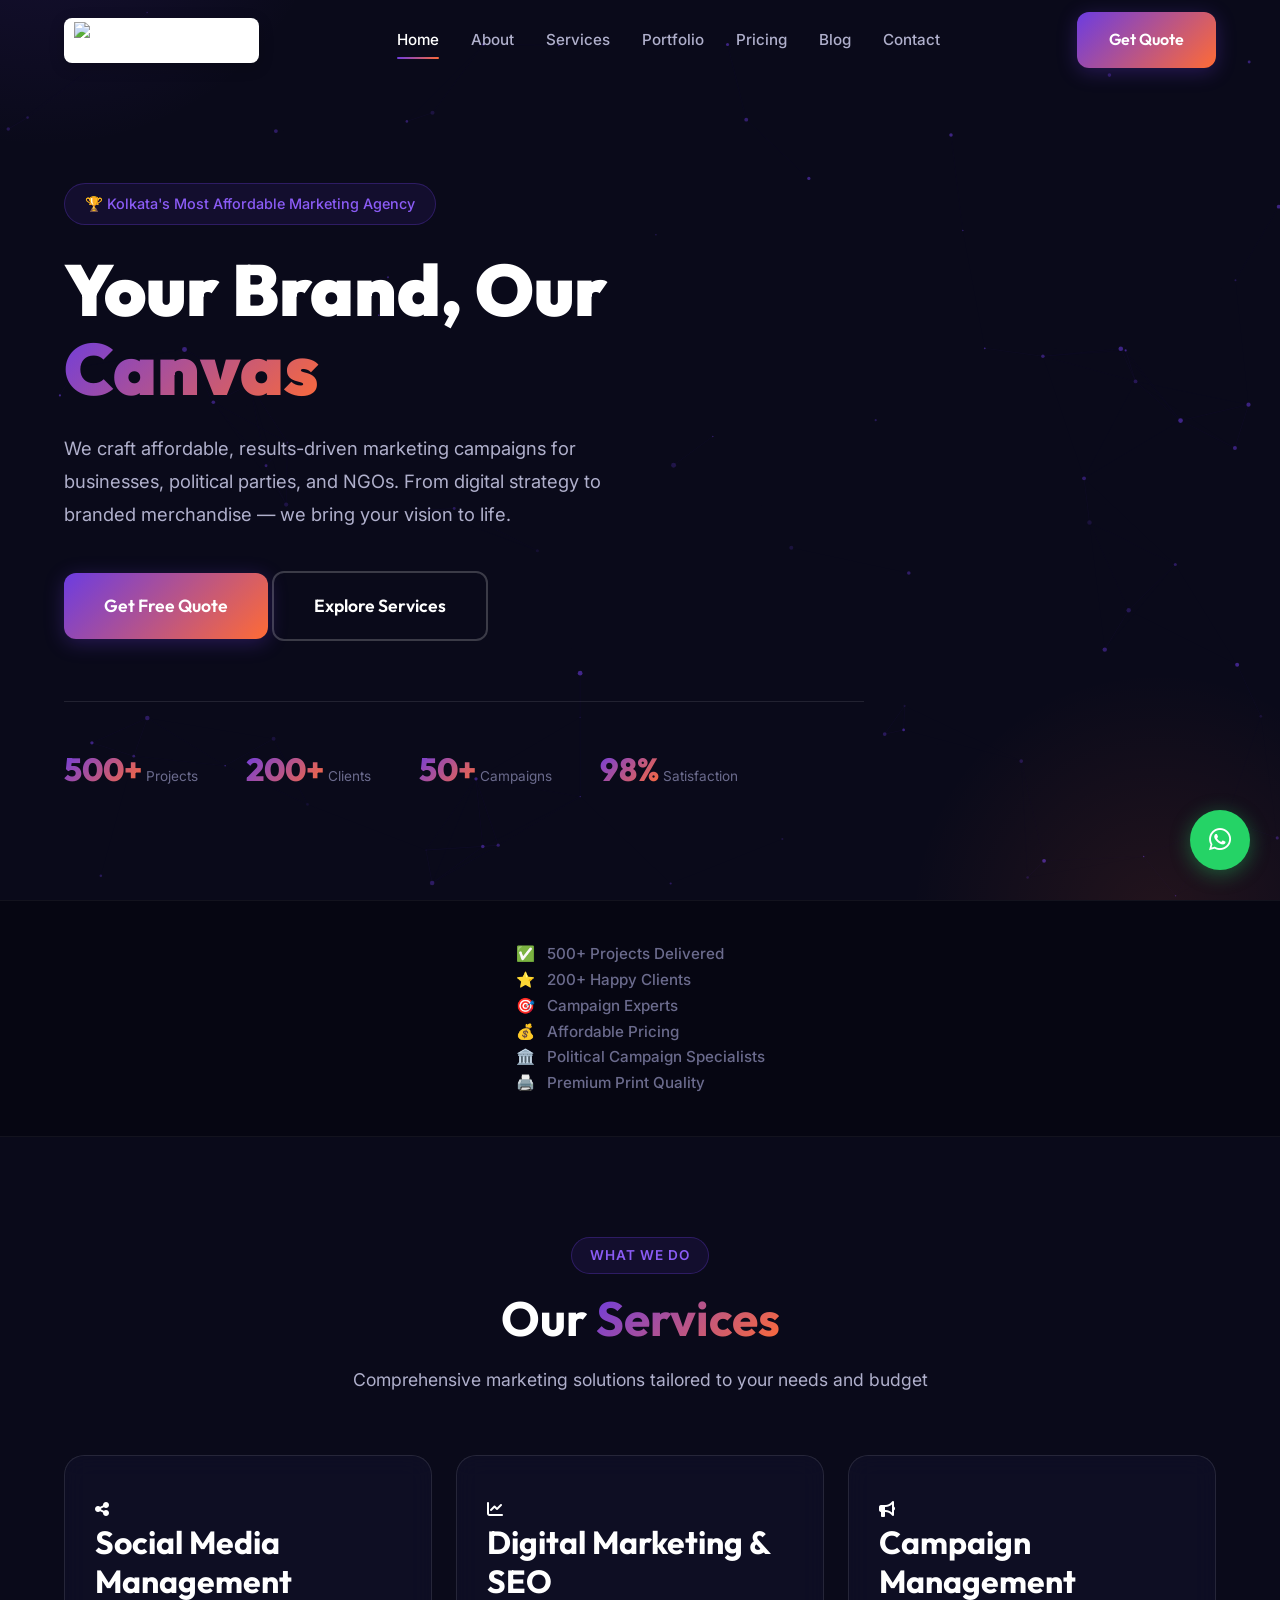
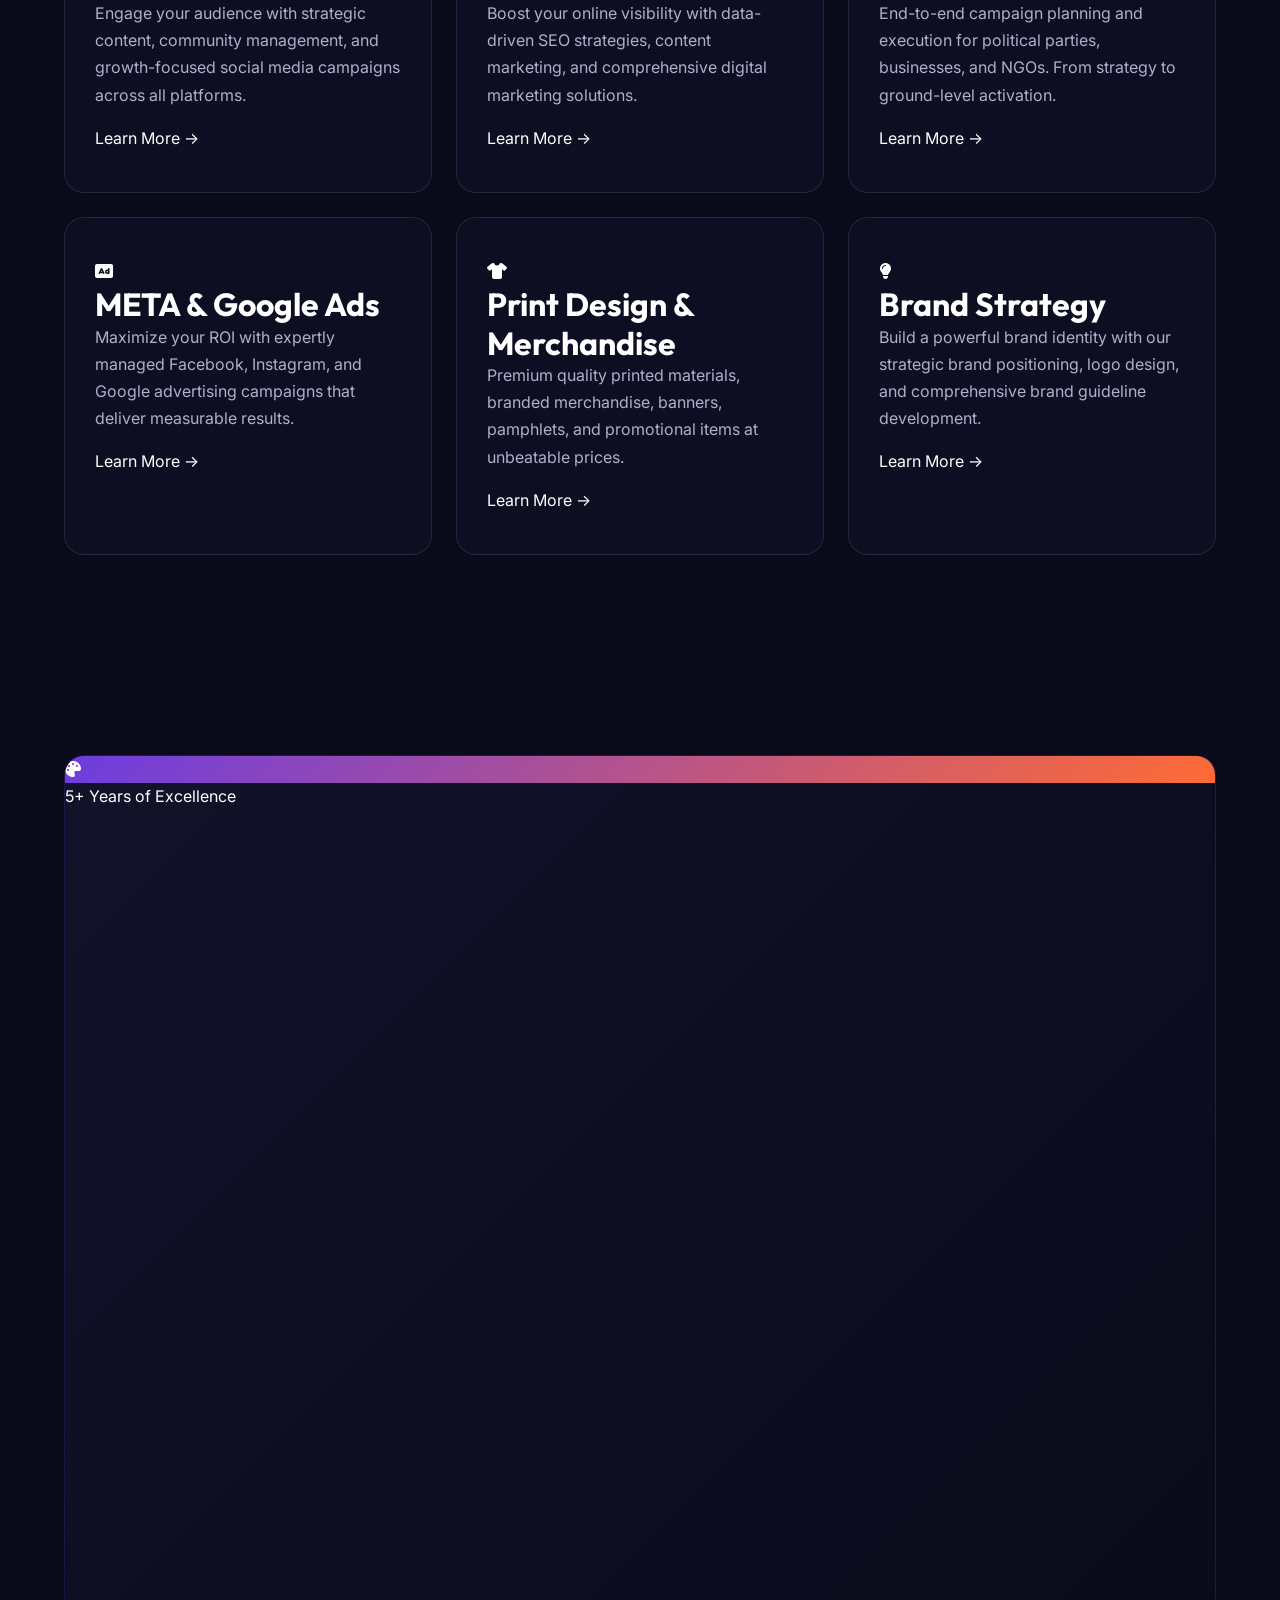
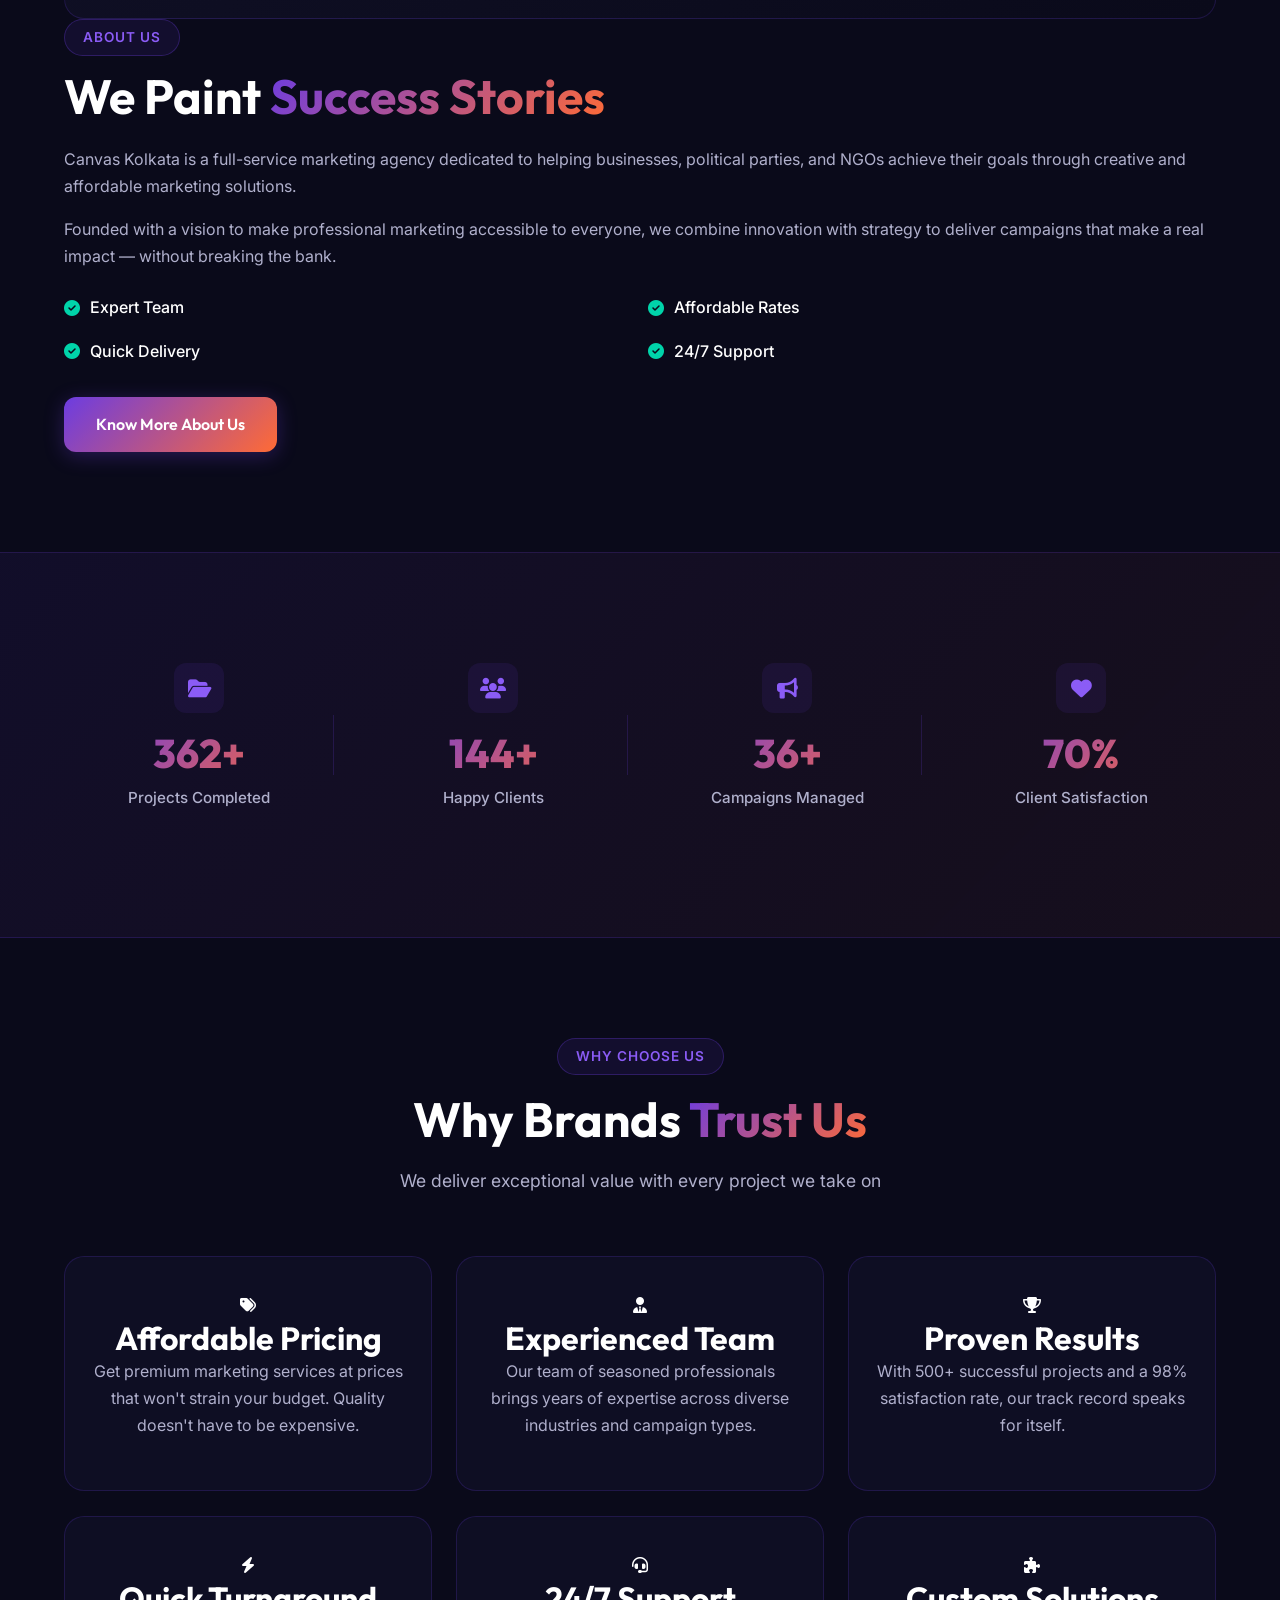
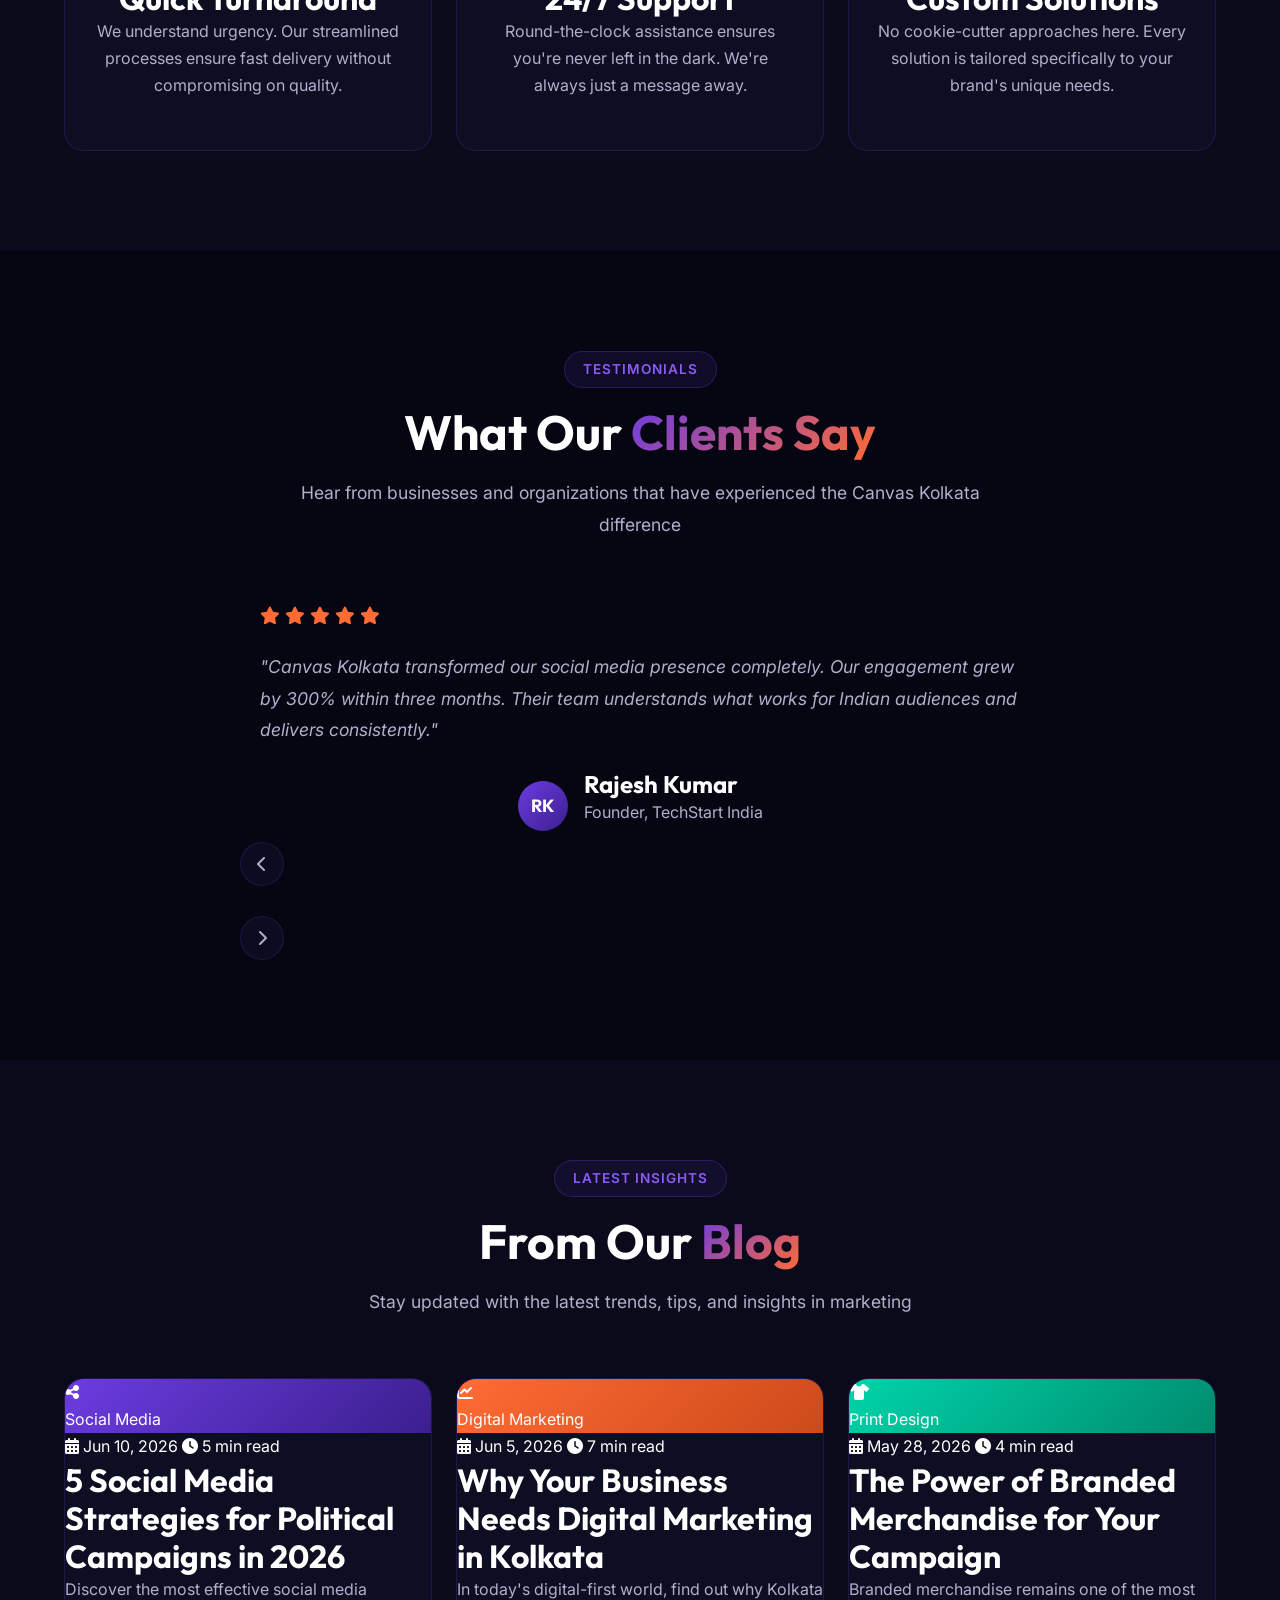
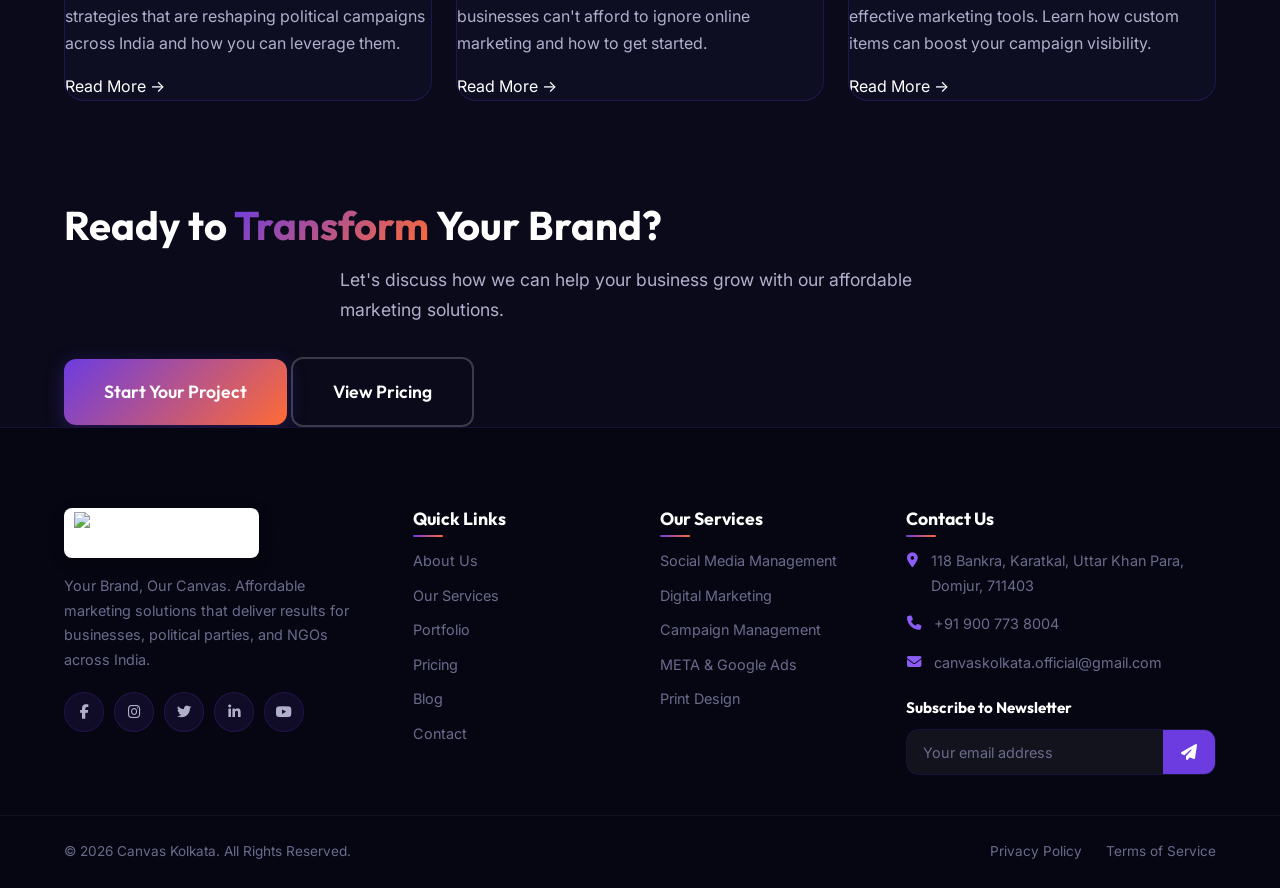
==== commit b714199c: "Update logo and enhance UI with authentic images and glassmorphism" ====
--- a/index.html
+++ b/index.html
@@ -94,8 +94,8 @@
   <nav class="navbar" id="navbar">
     <div class="container">
       <a href="index.html" class="nav-logo">
-        <span class="logo-text">Canvas<span class="logo-accent">Kolkata</span></span>
-      </a>
+      <img src="assets/images/logo.png" alt="Canvas Kolkata Logo" class="brand-logo">
+    </a>
       <div class="nav-menu" id="nav-menu">
         <a href="index.html" class="nav-link active">Home</a>
         <a href="about.html" class="nav-link">About</a>
@@ -562,8 +562,8 @@
         <div class="footer-grid">
           <div class="footer-col">
             <a href="index.html" class="footer-logo">
-              <span class="logo-text">Canvas<span class="logo-accent">Kolkata</span></span>
-            </a>
+            <img src="assets/images/logo.png" alt="Canvas Kolkata Logo" class="brand-logo">
+          </a>
             <p class="footer-desc">Your Brand, Our Canvas. Affordable marketing solutions that deliver results for businesses, political parties, and NGOs across India.</p>
             <div class="footer-socials">
               <a href="#" aria-label="Facebook"><i class="fab fa-facebook-f"></i></a>
--- a/css/style.css
+++ b/css/style.css
@@ -20,10 +20,10 @@
   --accent-rgb: 0, 212, 170;
   --dark-bg: #0A0A1A;
   --darker-bg: #060612;
-  --card-bg: #12122A;
-  --card-bg-hover: #1A1A3A;
-  --glass-bg: rgba(18, 18, 42, 0.7);
-  --glass-border: rgba(108, 60, 225, 0.15);
+  --card-bg: rgba(18, 18, 42, 0.6);
+  --card-bg-hover: rgba(26, 26, 58, 0.8);
+  --glass-bg: rgba(18, 18, 42, 0.6);
+  --glass-border: rgba(255, 255, 255, 0.1);
   --text-primary: #FFFFFF;
   --text-secondary: #B0B0CC;
   --text-muted: #6B6B8D;
@@ -262,6 +262,16 @@
   z-index: 1001;
 }
 
+.brand-logo {
+  height: 45px;
+  width: auto;
+  background-color: #ffffff;
+  border-radius: 8px;
+  padding: 4px 10px;
+  box-shadow: 0 4px 15px rgba(0, 0, 0, 0.2);
+  object-fit: contain;
+}
+
 .logo-text {
   font-family: var(--font-heading);
   font-size: 1.6rem;
@@ -617,12 +627,15 @@
 
 .service-card {
   background: var(--card-bg);
-  border: 1px solid var(--border-color);
+  backdrop-filter: blur(12px);
+  -webkit-backdrop-filter: blur(12px);
+  border: 1px solid var(--glass-border);
   border-radius: var(--radius-lg);
   padding: 40px 30px;
   transition: all var(--transition-base);
   position: relative;
   overflow: hidden;
+  will-change: transform, box-shadow;
 }
 
 .service-card::before {
@@ -927,11 +940,14 @@
 
 .testimonial-card-inner {
   background: var(--card-bg);
-  border: 1px solid var(--border-color);
+  backdrop-filter: blur(12px);
+  -webkit-backdrop-filter: blur(12px);
+  border: 1px solid var(--glass-border);
   border-radius: var(--radius-lg);
   padding: 40px;
   text-align: center;
   position: relative;
+  will-change: transform;
 }
 
 .testimonial-card-inner::before {
@@ -2287,6 +2303,10 @@
 .footer-logo {
   display: inline-block;
   margin-bottom: 16px;
+}
+
+.footer-logo .brand-logo {
+  height: 50px;
 }
 
 .footer-desc {
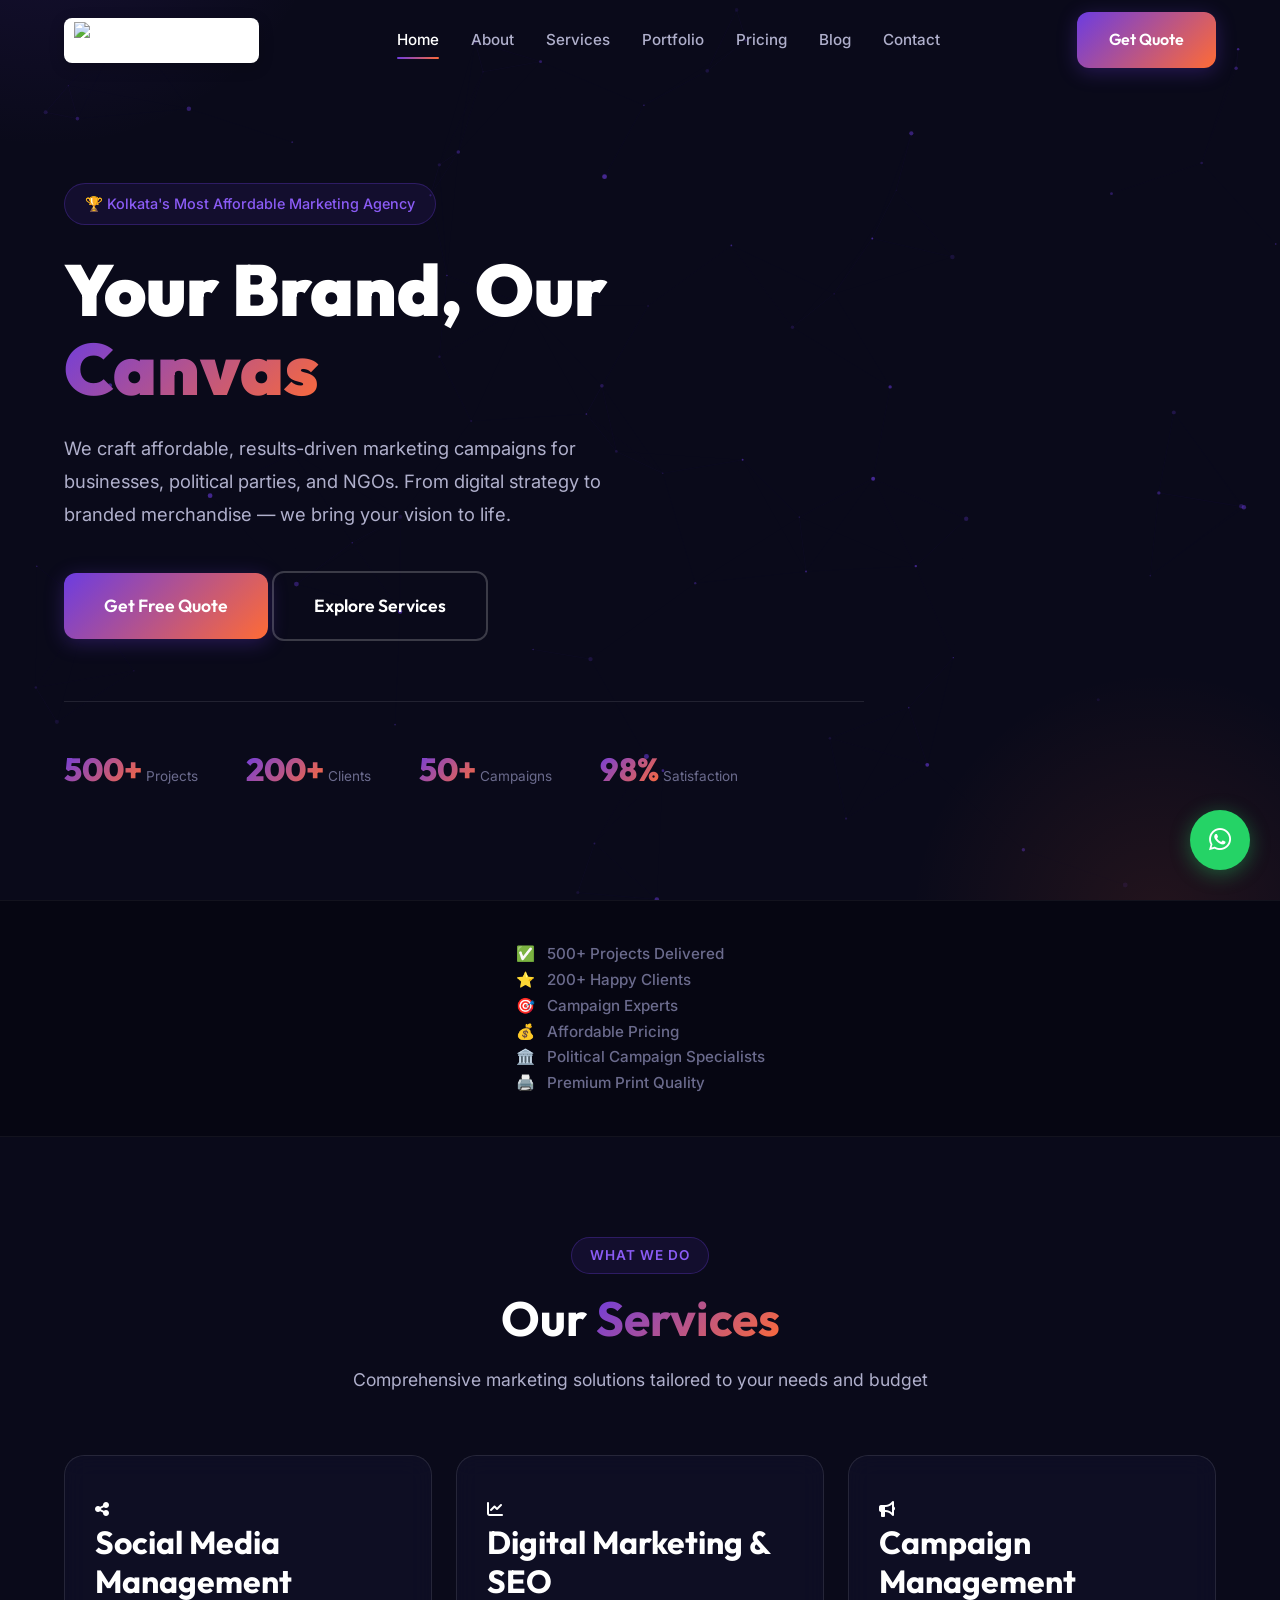
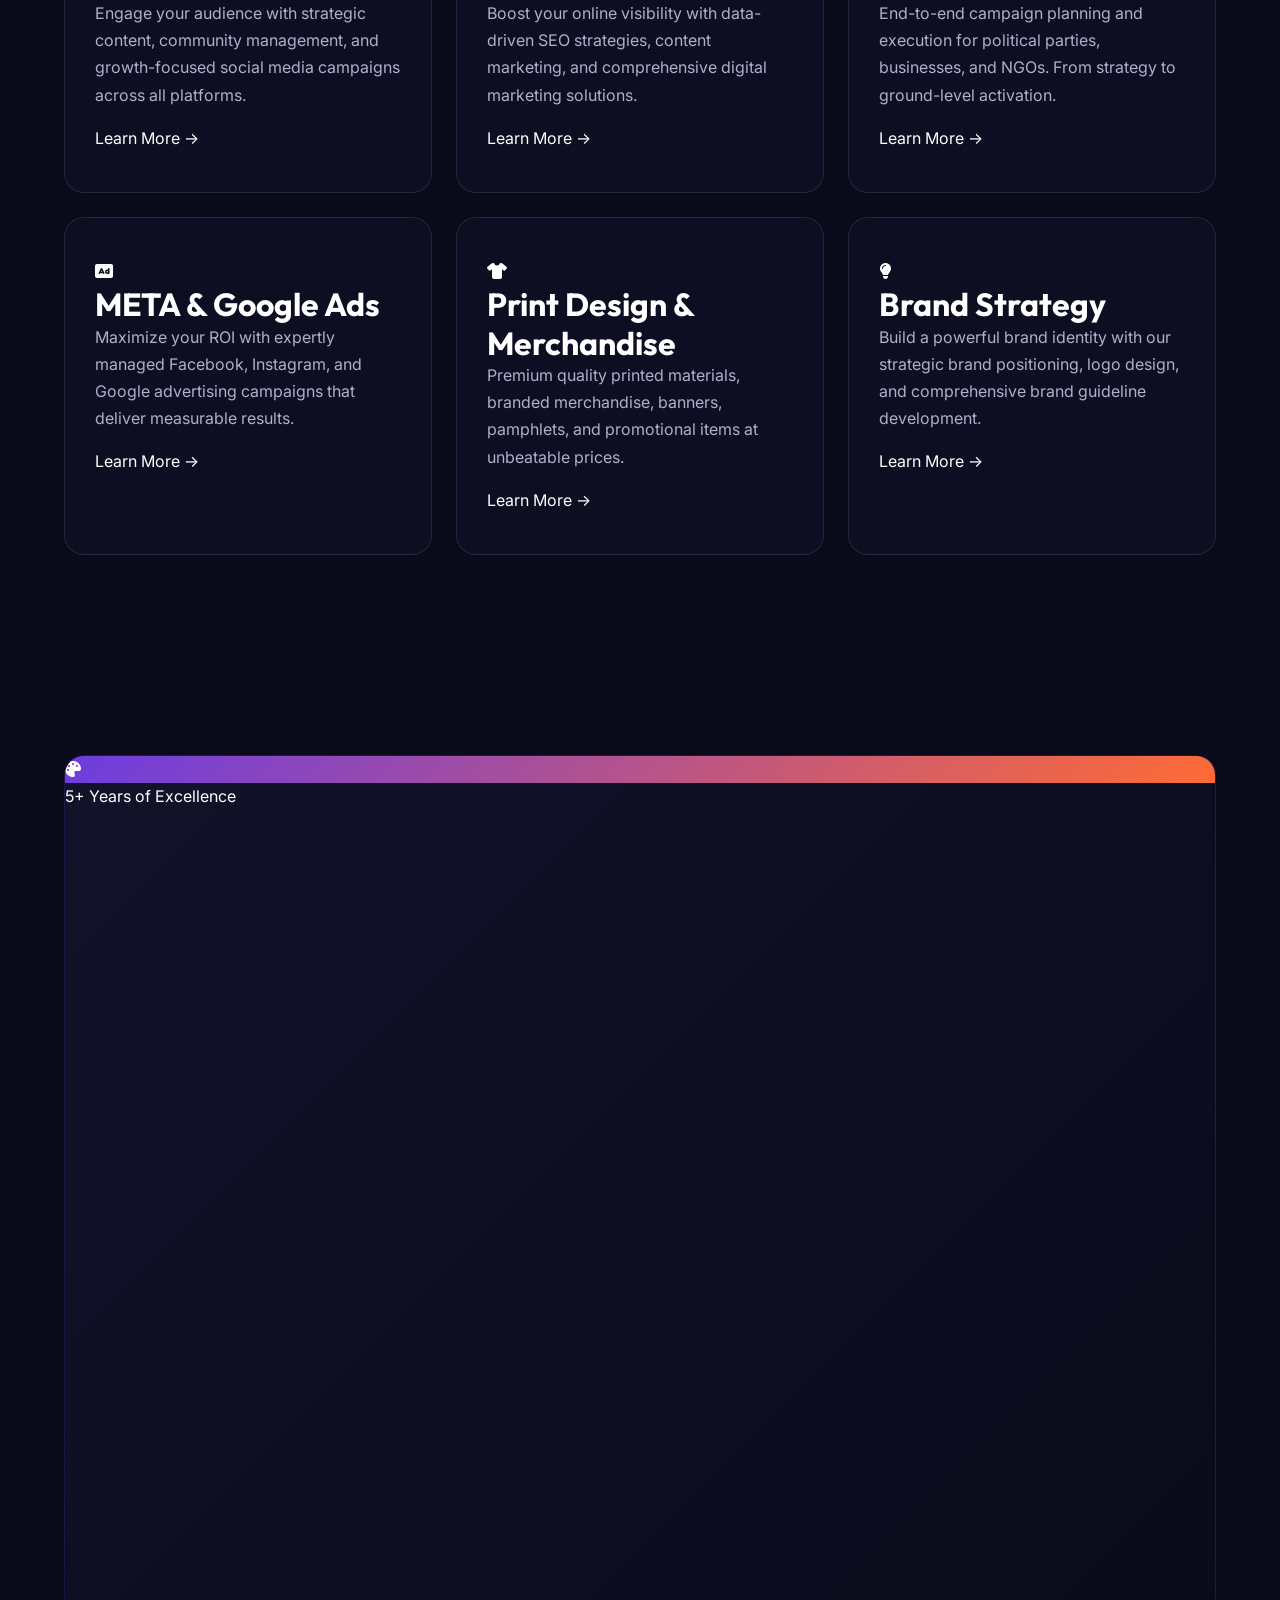
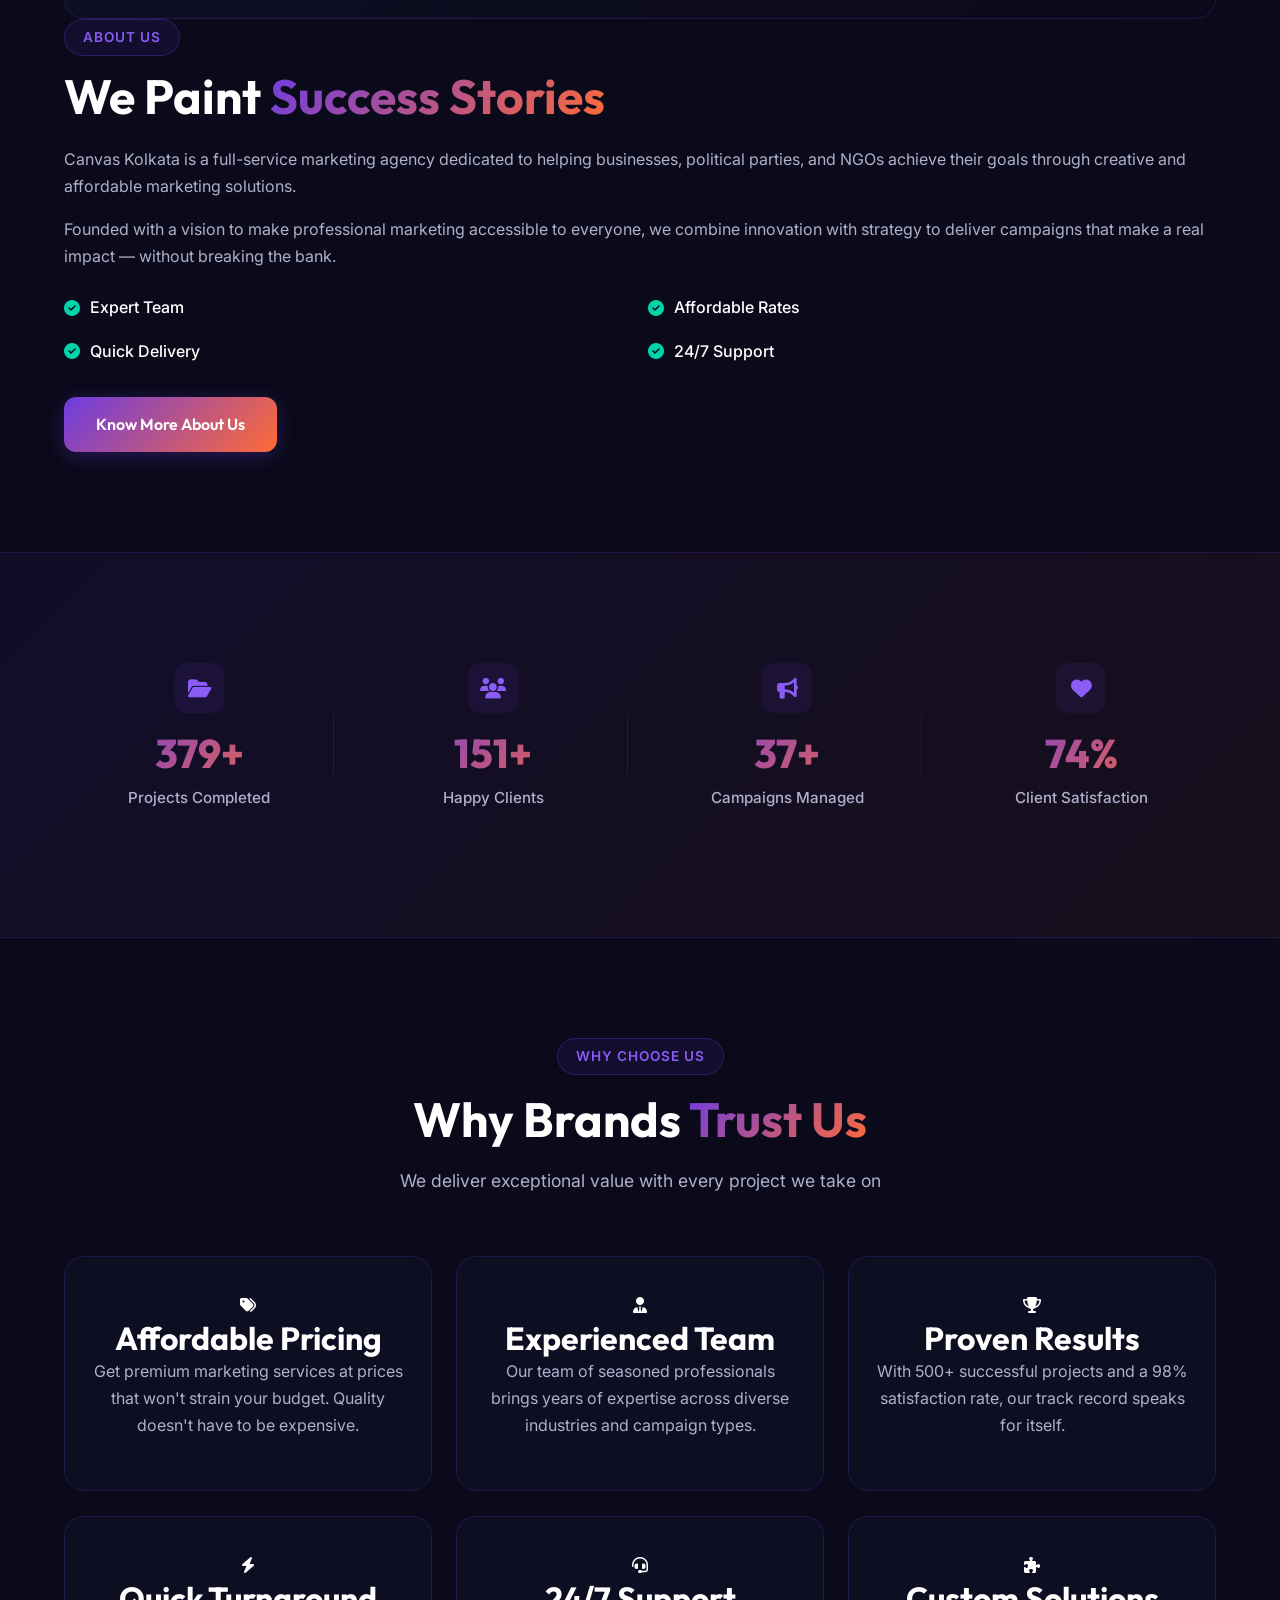
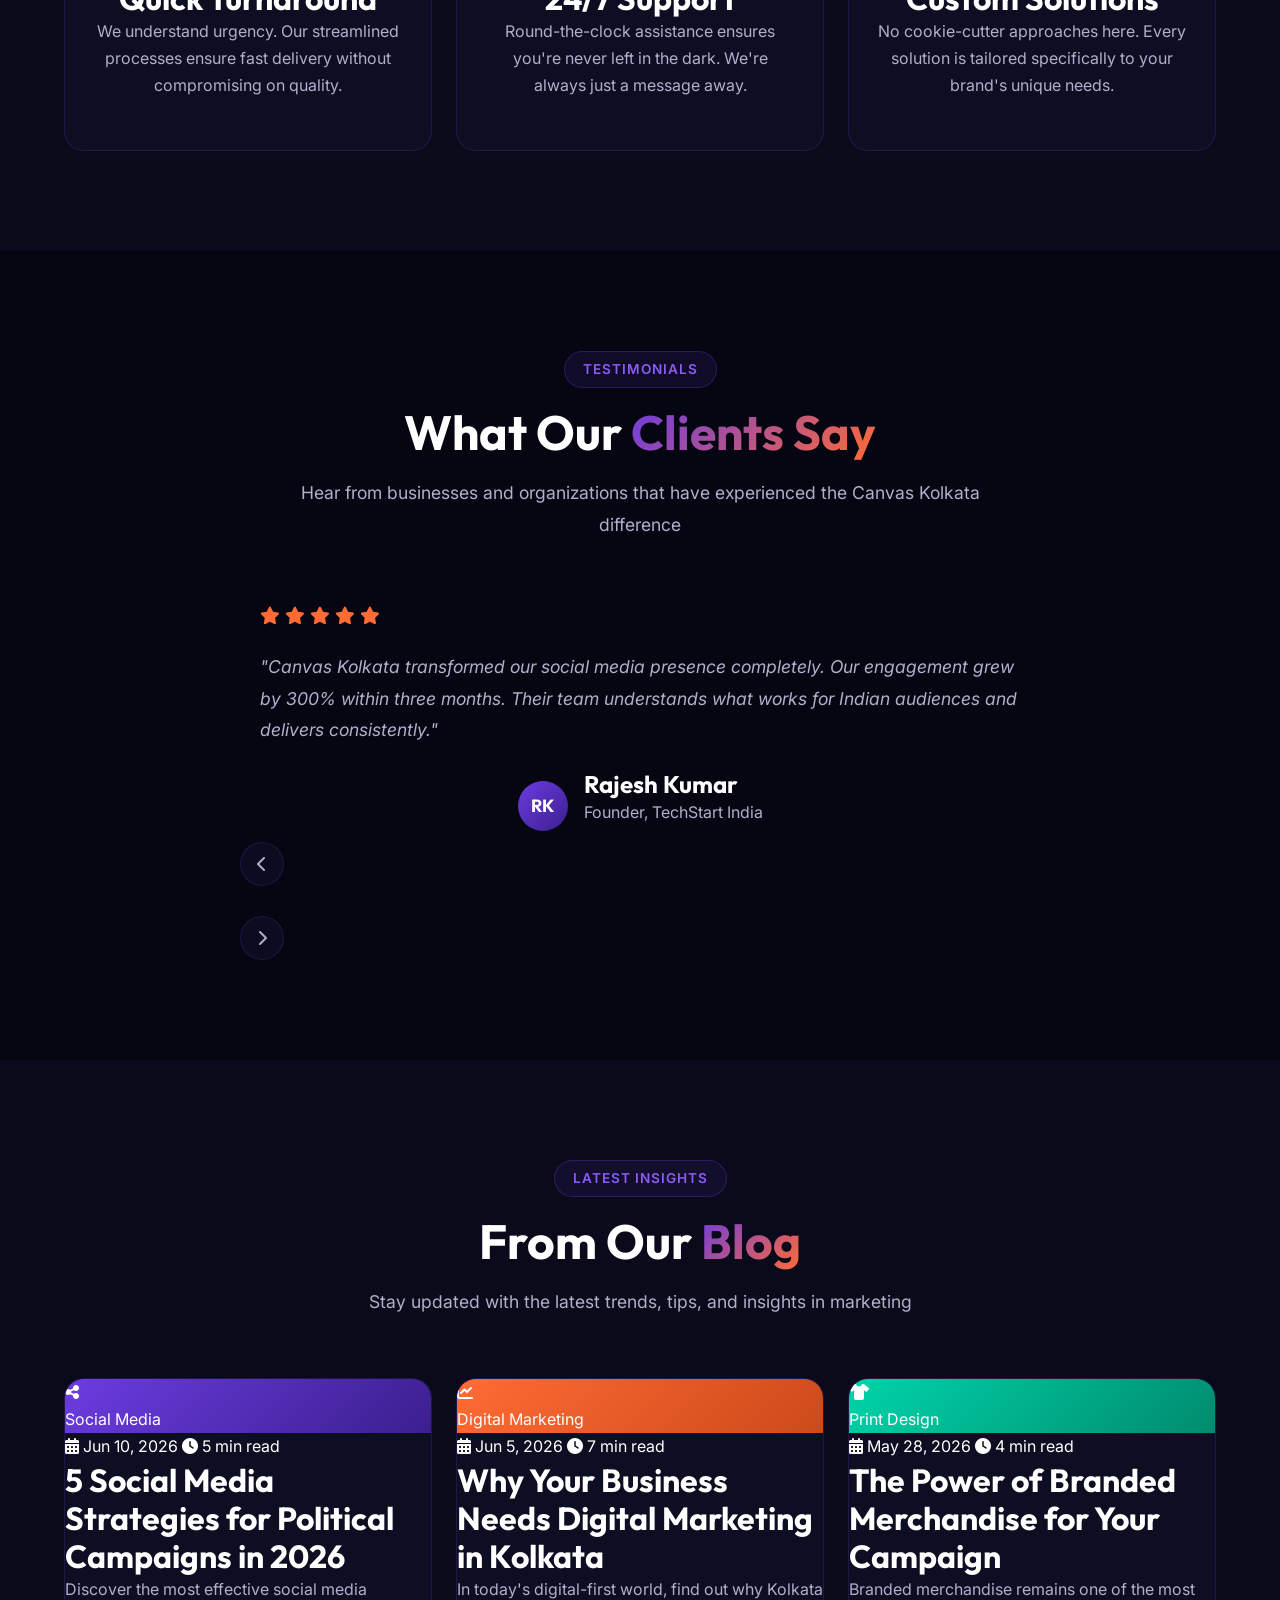
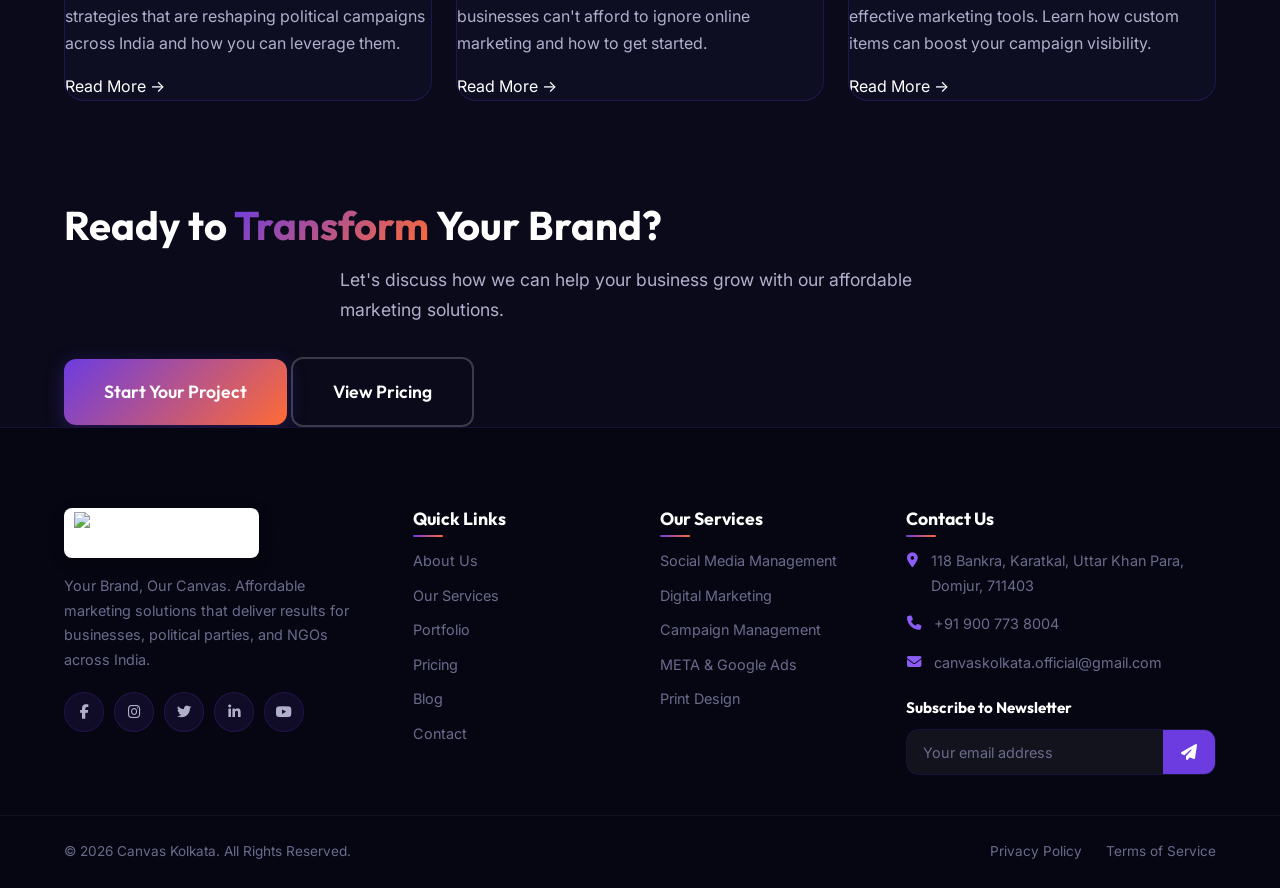
==== commit 2cda1761: "Create individual blog post pages and update links" ====
--- a/index.html
+++ b/index.html
@@ -500,7 +500,7 @@
             </div>
             <h3 class="blog-title"><a href="blog.html">5 Social Media Strategies for Political Campaigns in 2026</a></h3>
             <p class="blog-excerpt">Discover the most effective social media strategies that are reshaping political campaigns across India and how you can leverage them.</p>
-            <a href="blog.html" class="blog-read-more">Read More →</a>
+            <a href="blog-political-campaigns.html" class="blog-read-more">Read More →</a>
           </div>
         </div>
         <div class="blog-card reveal reveal-delay-2">
@@ -517,7 +517,7 @@
             </div>
             <h3 class="blog-title"><a href="blog.html">Why Your Business Needs Digital Marketing in Kolkata</a></h3>
             <p class="blog-excerpt">In today's digital-first world, find out why Kolkata businesses can't afford to ignore online marketing and how to get started.</p>
-            <a href="blog.html" class="blog-read-more">Read More →</a>
+            <a href="blog-digital-marketing.html" class="blog-read-more">Read More →</a>
           </div>
         </div>
         <div class="blog-card reveal reveal-delay-3">
@@ -534,7 +534,7 @@
             </div>
             <h3 class="blog-title"><a href="blog.html">The Power of Branded Merchandise for Your Campaign</a></h3>
             <p class="blog-excerpt">Branded merchandise remains one of the most effective marketing tools. Learn how custom items can boost your campaign visibility.</p>
-            <a href="blog.html" class="blog-read-more">Read More →</a>
+            <a href="blog-branded-merchandise.html" class="blog-read-more">Read More →</a>
           </div>
         </div>
       </div>
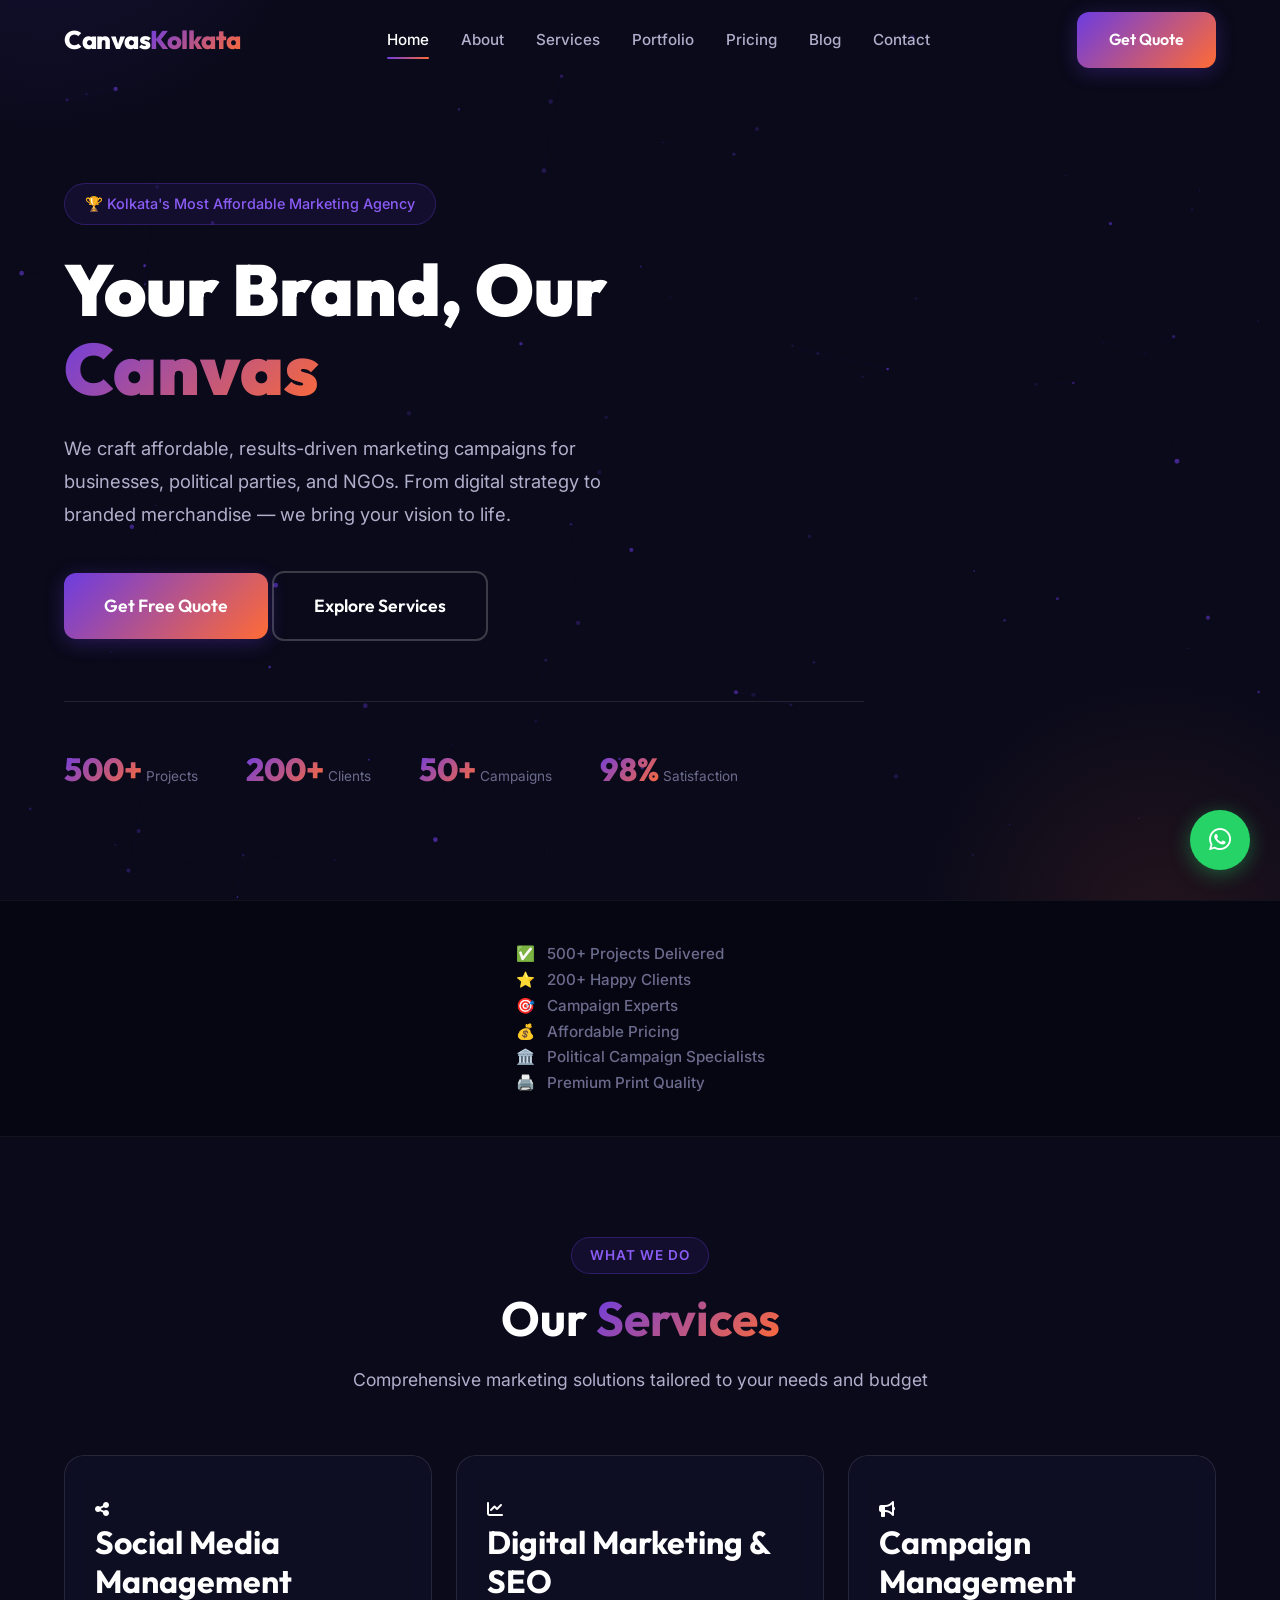
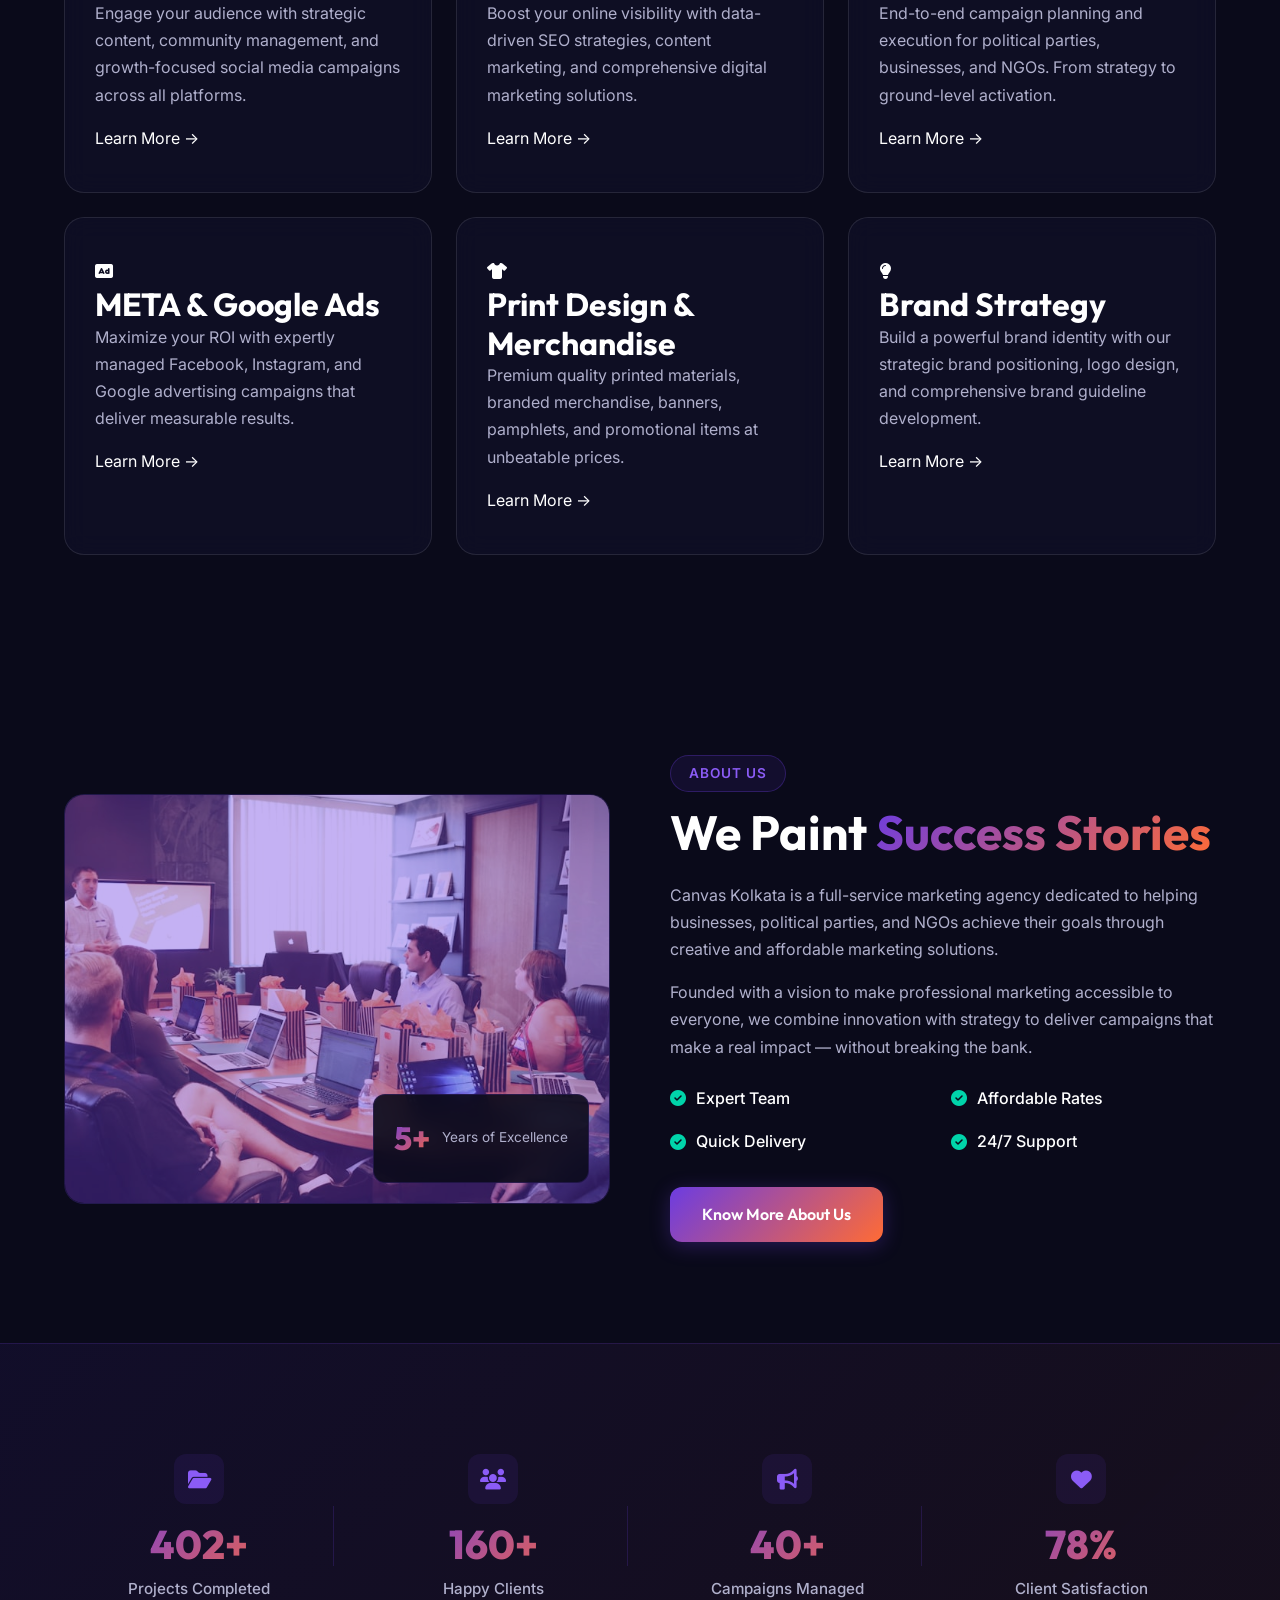
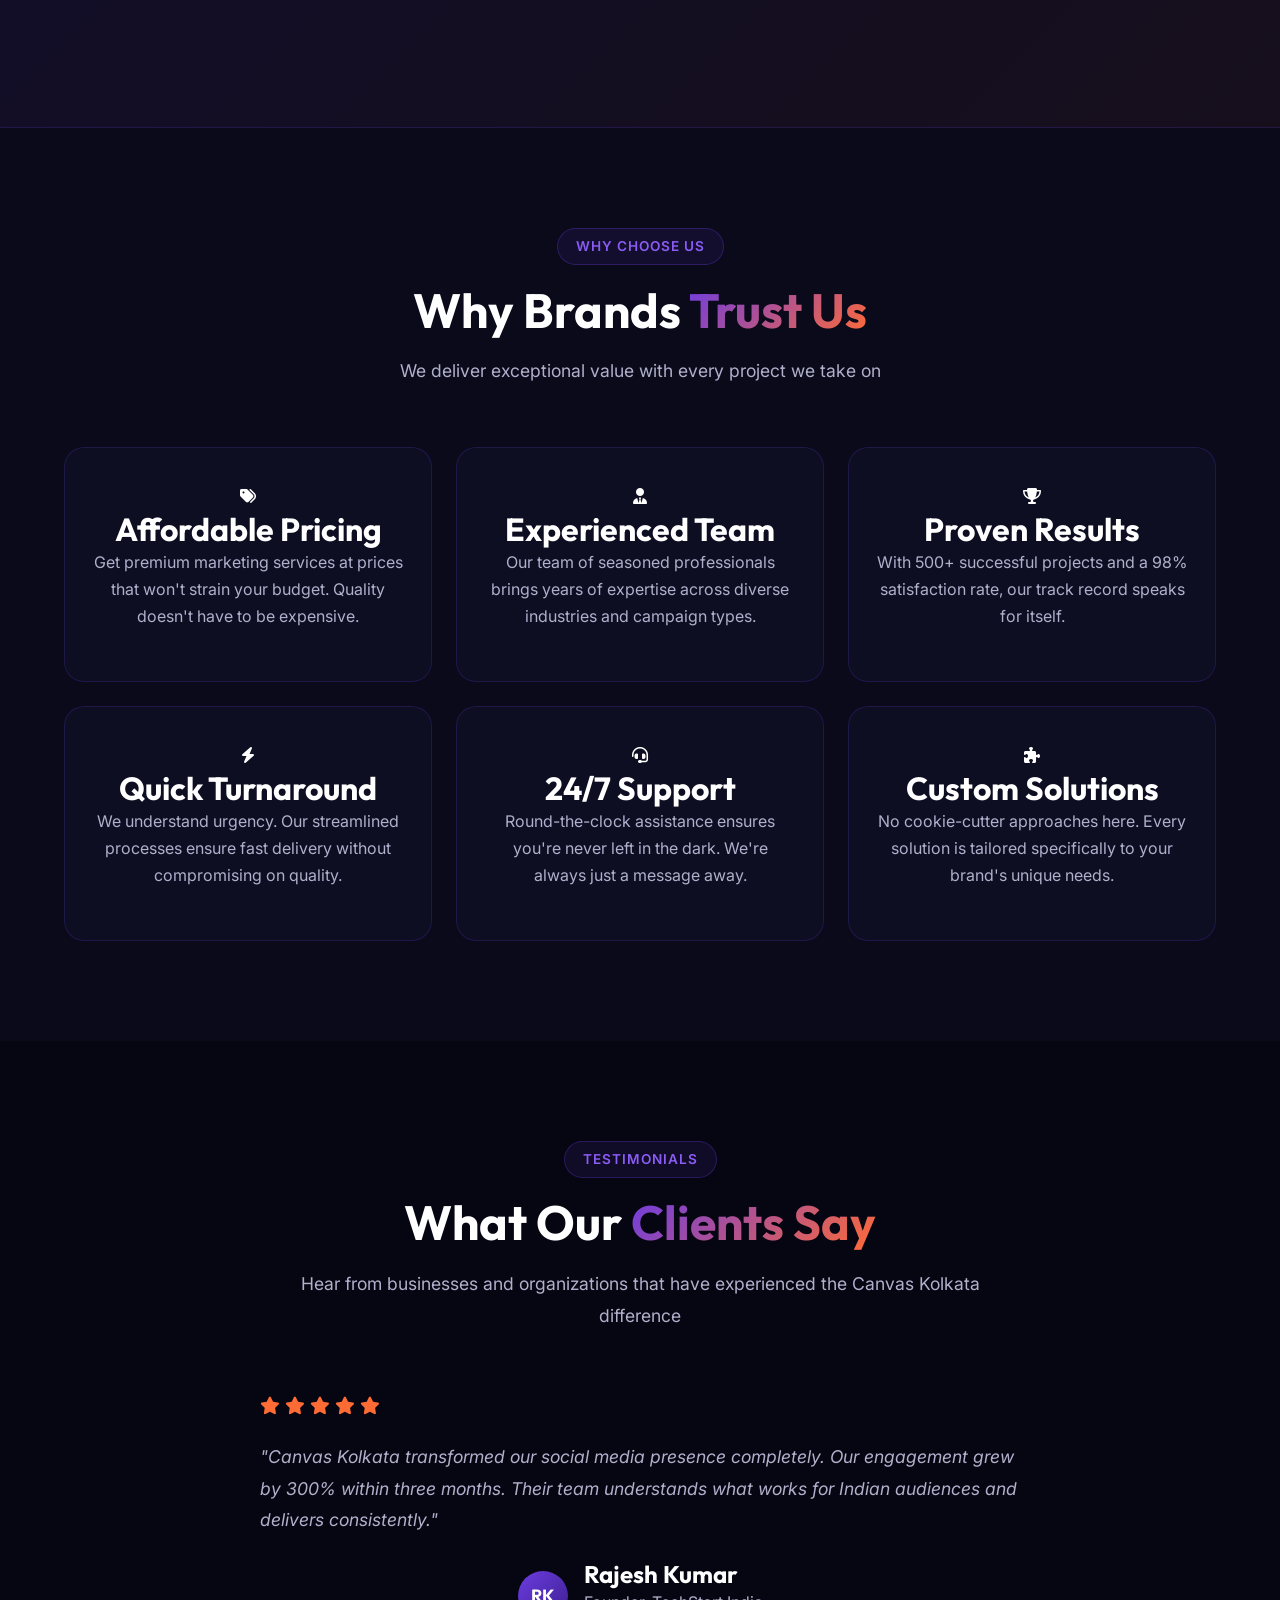
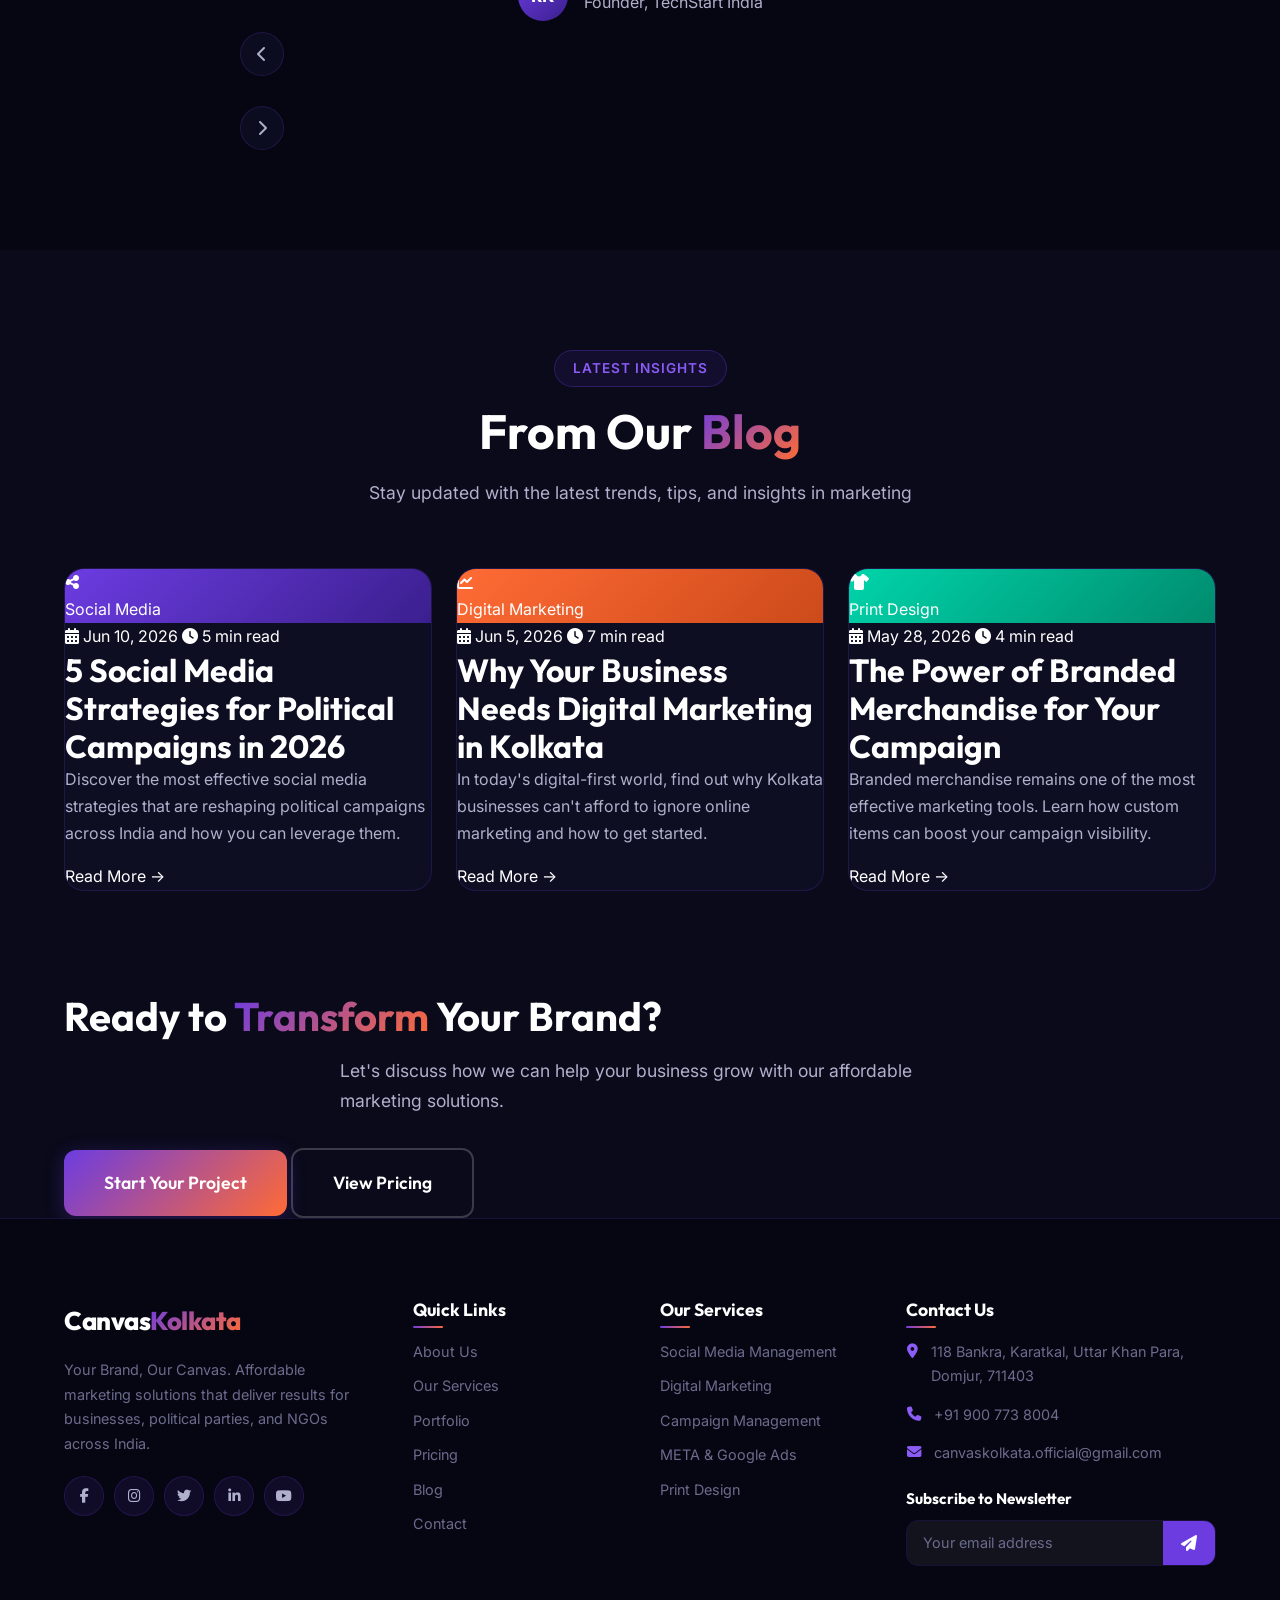
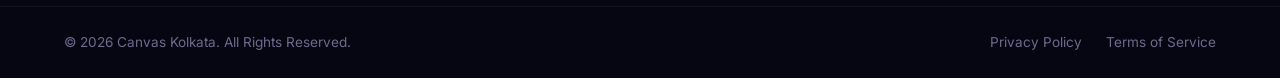
==== commit 61651f98: "Fix about preview section alignment and revert broken logo image" ====
--- a/index.html
+++ b/index.html
@@ -94,7 +94,7 @@
   <nav class="navbar" id="navbar">
     <div class="container">
       <a href="index.html" class="nav-logo">
-      <img src="assets/images/logo.png" alt="Canvas Kolkata Logo" class="brand-logo">
+      <span class="logo-text">Canvas<span class="logo-accent">Kolkata</span></span>
     </a>
       <div class="nav-menu" id="nav-menu">
         <a href="index.html" class="nav-link active">Home</a>
@@ -242,14 +242,14 @@
   <!-- ==================== ABOUT PREVIEW ==================== -->
   <section class="section about-preview-section" id="about-preview">
     <div class="container">
-      <div class="about-preview-grid">
+      <div class="about-preview">
         <div class="about-preview-image reveal reveal-left">
-          <div class="about-image-wrapper" style="background: linear-gradient(135deg, #6C3CE1, #FF6B35);">
-            <i class="fas fa-palette"></i>
-          </div>
-          <div class="about-float-badge">
-            <span class="float-badge-number">5+</span>
-            <span class="float-badge-text">Years of Excellence</span>
+          <div class="about-preview-image-inner" style="background: url('assets/images/about.jpg') center/cover;">
+            <div style="position:absolute;inset:0;background:rgba(108,60,225,0.4);"></div>
+          </div>
+          <div class="about-preview-badge">
+            <span class="about-preview-badge-number">5+</span>
+            <span class="about-preview-badge-text">Years of Excellence</span>
           </div>
         </div>
         <div class="about-preview-content reveal reveal-right">
@@ -562,7 +562,7 @@
         <div class="footer-grid">
           <div class="footer-col">
             <a href="index.html" class="footer-logo">
-            <img src="assets/images/logo.png" alt="Canvas Kolkata Logo" class="brand-logo">
+            <span class="logo-text">Canvas<span class="logo-accent">Kolkata</span></span>
           </a>
             <p class="footer-desc">Your Brand, Our Canvas. Affordable marketing solutions that deliver results for businesses, political parties, and NGOs across India.</p>
             <div class="footer-socials">
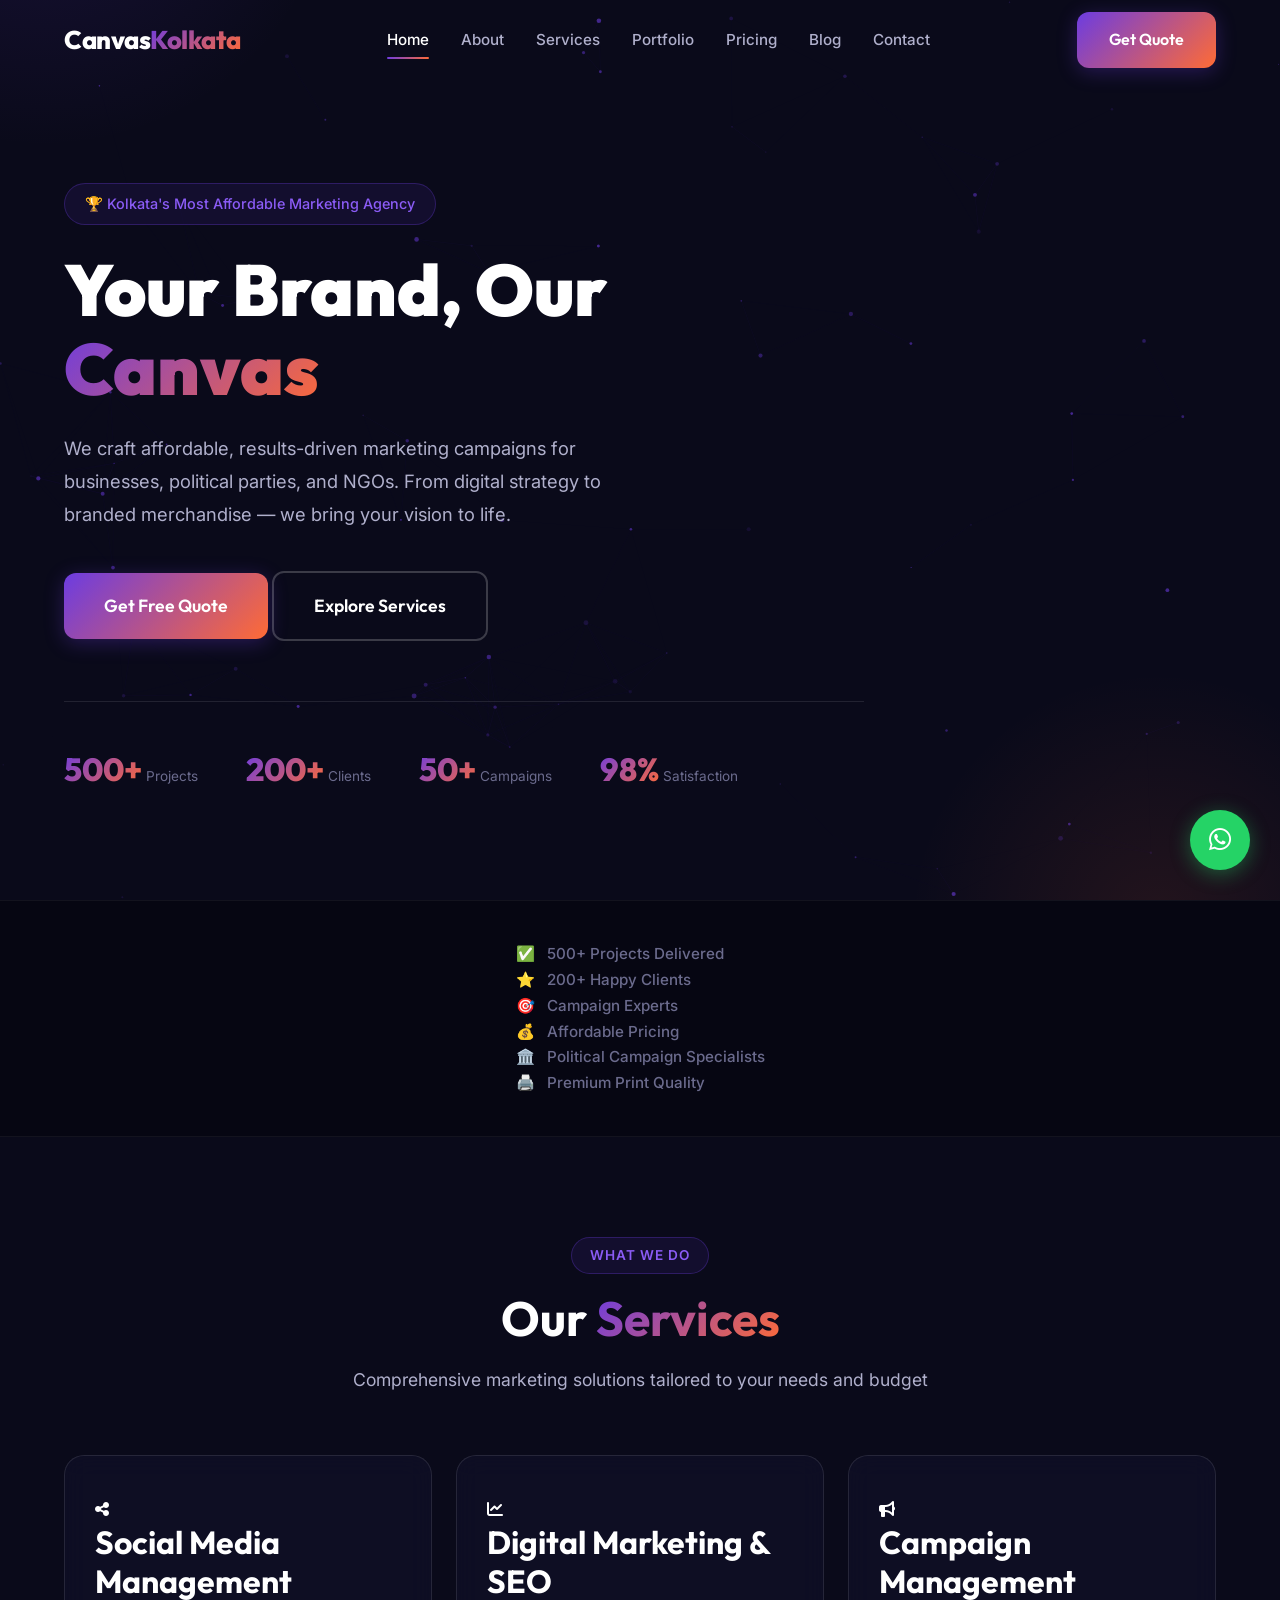
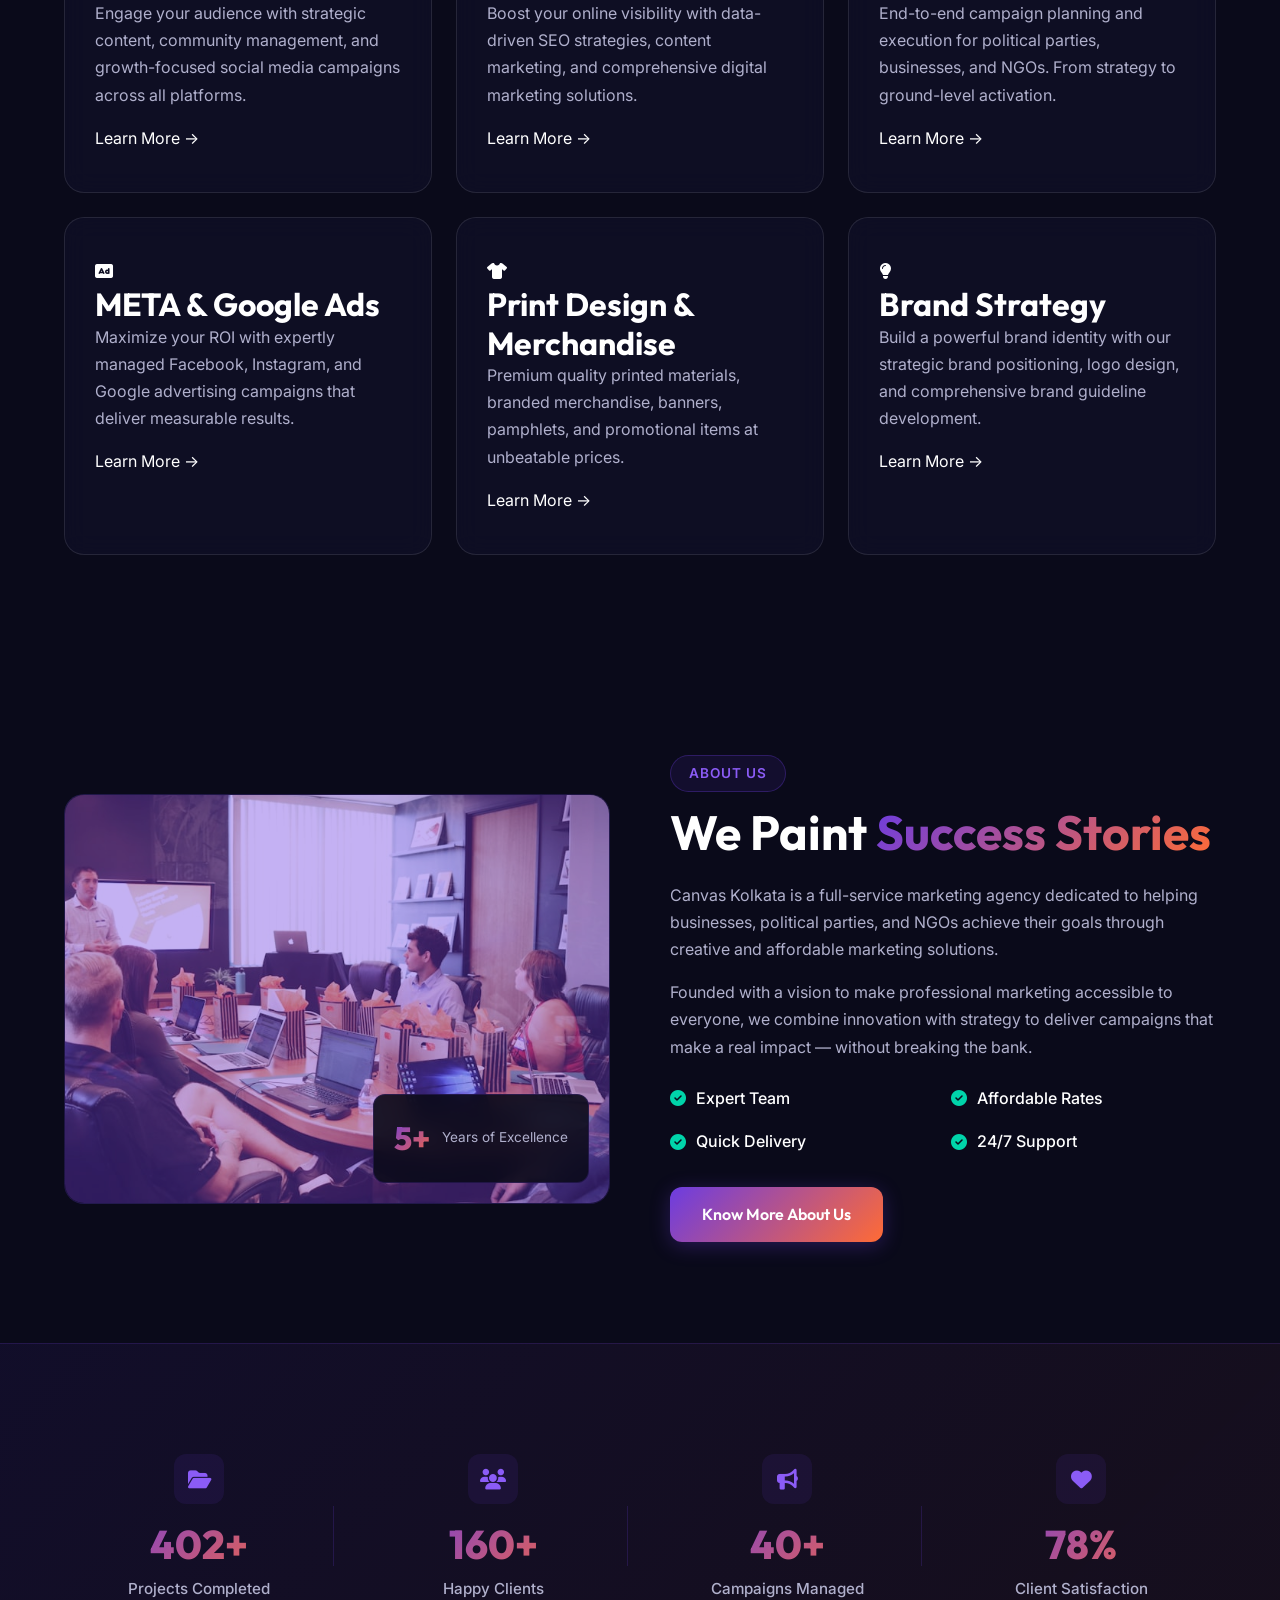
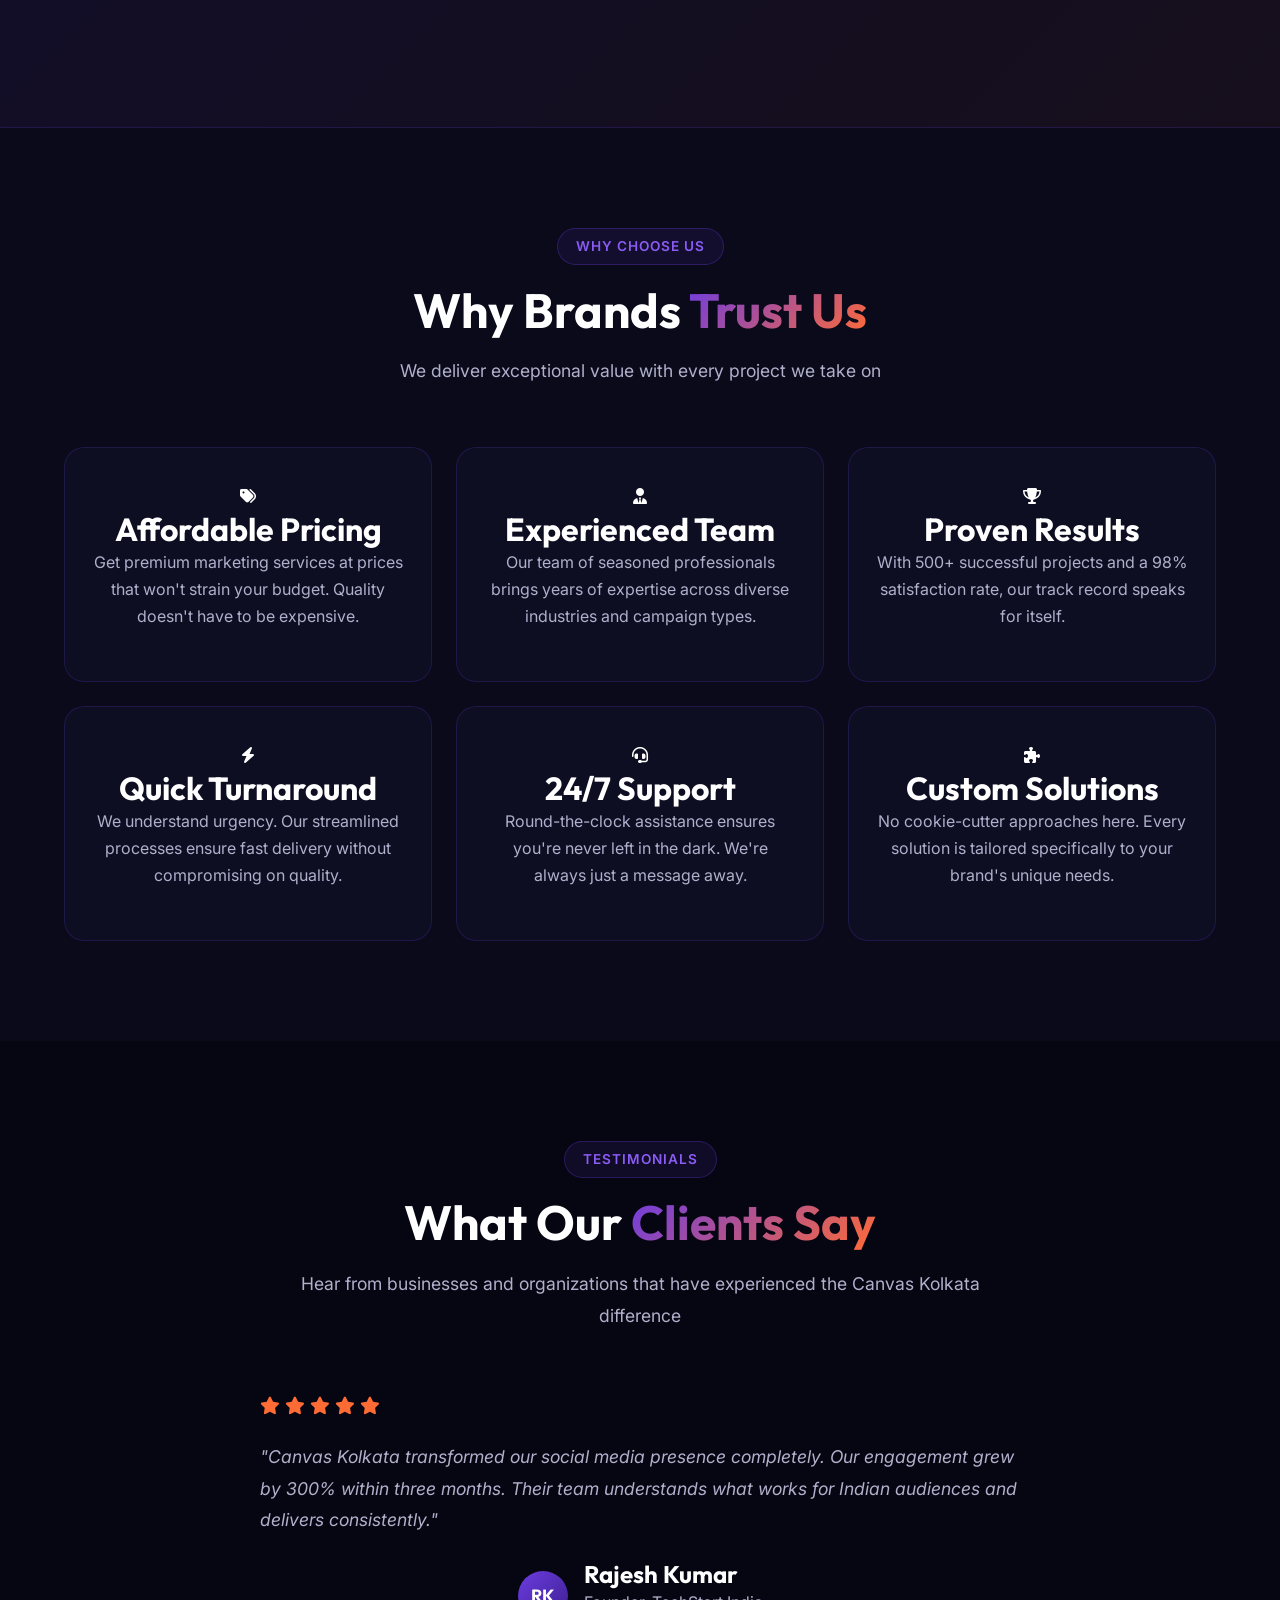
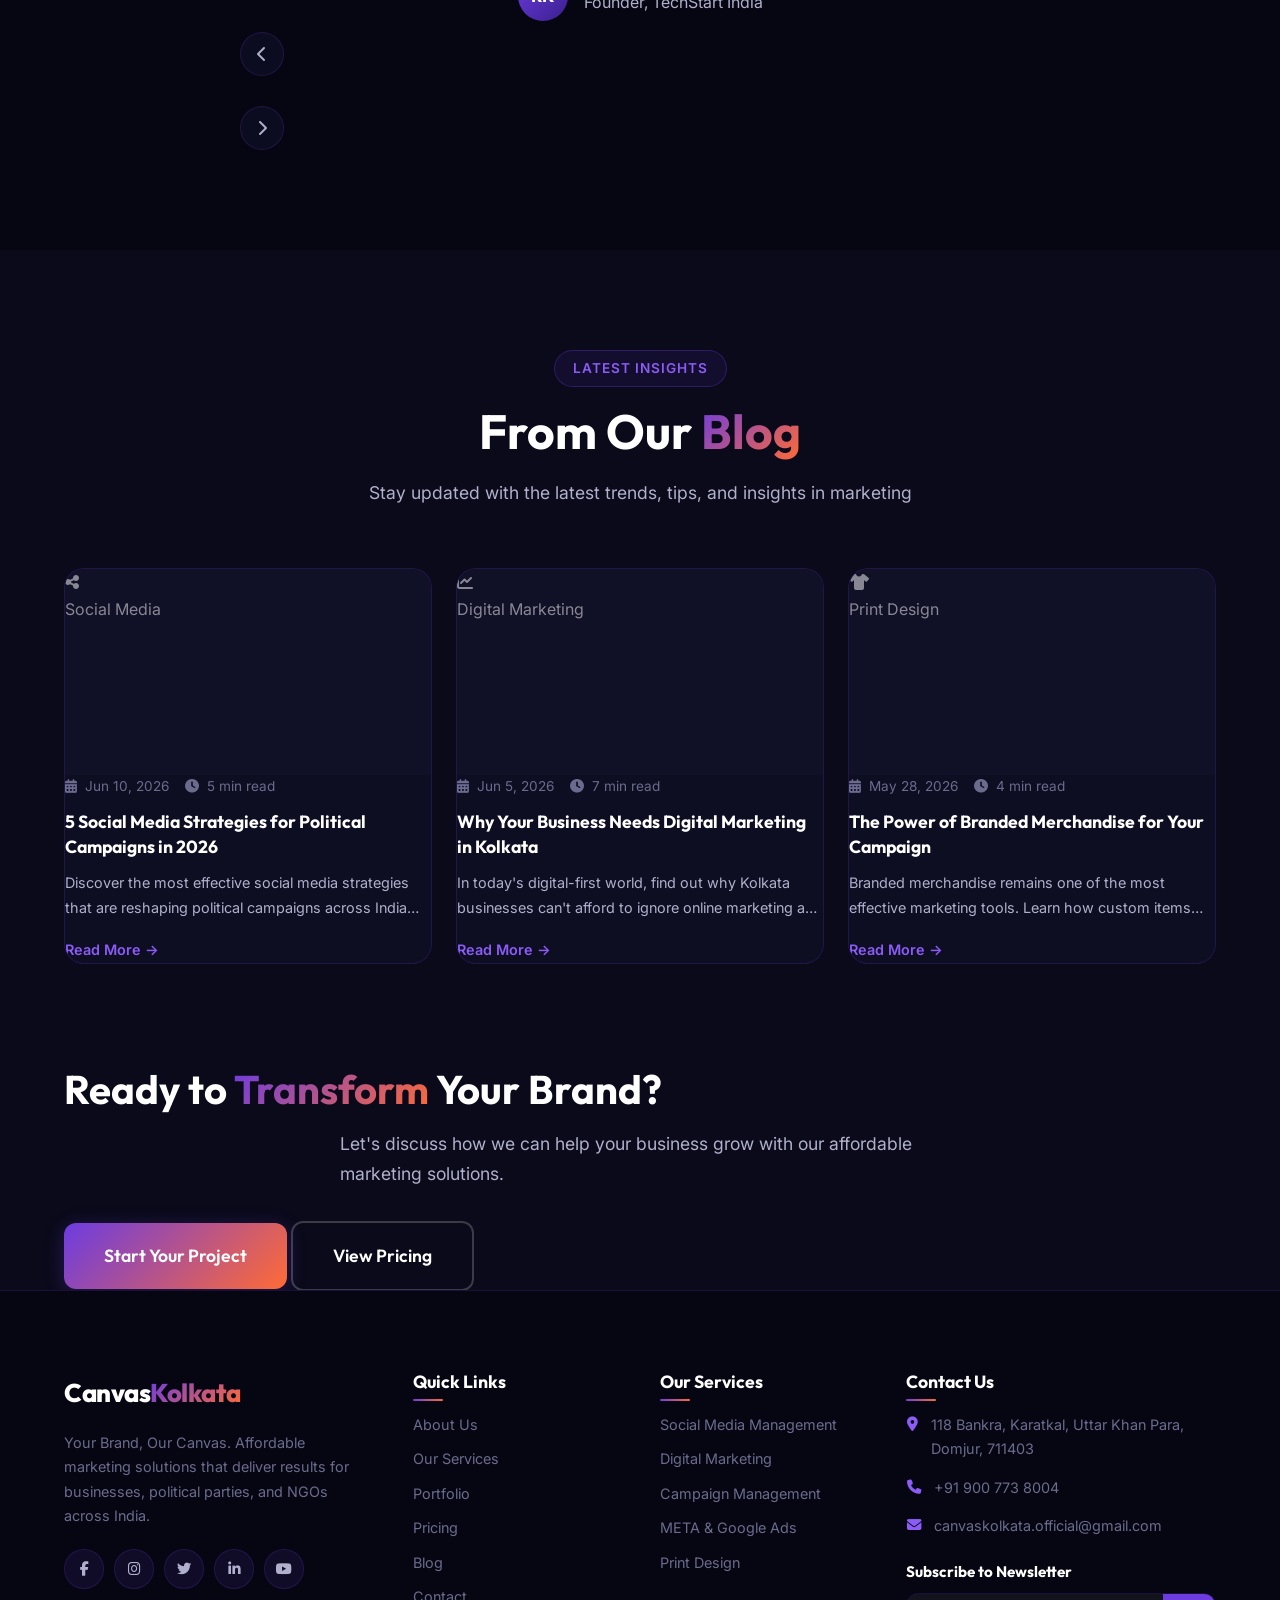
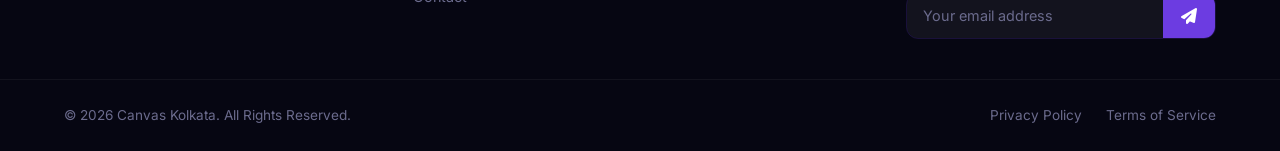
==== commit 9c48a6d1: "Fix blog card title sizing and add authentic contextual images" ====
--- a/index.html
+++ b/index.html
@@ -487,54 +487,57 @@
       </div>
       <div class="blog-grid">
         <div class="blog-card reveal reveal-delay-1">
-          <div class="blog-image" style="background: linear-gradient(135deg, #6C3CE1, #3B1F8E);">
+          <div class="blog-card-image" style="background: url(\'assets/images/blog-ind-politics.jpg\') center/cover;">
+            <div style="position:absolute;inset:0;background:rgba(18,18,42,0.5);"></div>
             <div class="blog-image-icon">
               <i class="fas fa-share-nodes"></i>
             </div>
             <span class="blog-category">Social Media</span>
           </div>
           <div class="blog-content">
-            <div class="blog-meta">
+            <div class="blog-card-meta">
               <span><i class="fas fa-calendar-alt"></i> Jun 10, 2026</span>
               <span><i class="fas fa-clock"></i> 5 min read</span>
             </div>
-            <h3 class="blog-title"><a href="blog.html">5 Social Media Strategies for Political Campaigns in 2026</a></h3>
-            <p class="blog-excerpt">Discover the most effective social media strategies that are reshaping political campaigns across India and how you can leverage them.</p>
-            <a href="blog-political-campaigns.html" class="blog-read-more">Read More →</a>
+            <h3 class="blog-card-title"><a href="blog.html">5 Social Media Strategies for Political Campaigns in 2026</a></h3>
+            <p class="blog-card-excerpt">Discover the most effective social media strategies that are reshaping political campaigns across India and how you can leverage them.</p>
+            <a href="blog-political-campaigns.html" class="blog-card-link">Read More →</a>
           </div>
         </div>
         <div class="blog-card reveal reveal-delay-2">
-          <div class="blog-image" style="background: linear-gradient(135deg, #FF6B35, #CC4A1A);">
+          <div class="blog-card-image" style="background: url(\'assets/images/blog-ind-digital.jpg\') center/cover;">
+            <div style="position:absolute;inset:0;background:rgba(18,18,42,0.5);"></div>
             <div class="blog-image-icon">
               <i class="fas fa-chart-line"></i>
             </div>
             <span class="blog-category">Digital Marketing</span>
           </div>
           <div class="blog-content">
-            <div class="blog-meta">
+            <div class="blog-card-meta">
               <span><i class="fas fa-calendar-alt"></i> Jun 5, 2026</span>
               <span><i class="fas fa-clock"></i> 7 min read</span>
             </div>
-            <h3 class="blog-title"><a href="blog.html">Why Your Business Needs Digital Marketing in Kolkata</a></h3>
-            <p class="blog-excerpt">In today's digital-first world, find out why Kolkata businesses can't afford to ignore online marketing and how to get started.</p>
-            <a href="blog-digital-marketing.html" class="blog-read-more">Read More →</a>
+            <h3 class="blog-card-title"><a href="blog.html">Why Your Business Needs Digital Marketing in Kolkata</a></h3>
+            <p class="blog-card-excerpt">In today's digital-first world, find out why Kolkata businesses can't afford to ignore online marketing and how to get started.</p>
+            <a href="blog-digital-marketing.html" class="blog-card-link">Read More →</a>
           </div>
         </div>
         <div class="blog-card reveal reveal-delay-3">
-          <div class="blog-image" style="background: linear-gradient(135deg, #00D4AA, #008B6E);">
+          <div class="blog-card-image" style="background: url(\'assets/images/blog-ind-merch.jpg\') center/cover;">
+            <div style="position:absolute;inset:0;background:rgba(18,18,42,0.5);"></div>
             <div class="blog-image-icon">
               <i class="fas fa-shirt"></i>
             </div>
             <span class="blog-category">Print Design</span>
           </div>
           <div class="blog-content">
-            <div class="blog-meta">
+            <div class="blog-card-meta">
               <span><i class="fas fa-calendar-alt"></i> May 28, 2026</span>
               <span><i class="fas fa-clock"></i> 4 min read</span>
             </div>
-            <h3 class="blog-title"><a href="blog.html">The Power of Branded Merchandise for Your Campaign</a></h3>
-            <p class="blog-excerpt">Branded merchandise remains one of the most effective marketing tools. Learn how custom items can boost your campaign visibility.</p>
-            <a href="blog-branded-merchandise.html" class="blog-read-more">Read More →</a>
+            <h3 class="blog-card-title"><a href="blog.html">The Power of Branded Merchandise for Your Campaign</a></h3>
+            <p class="blog-card-excerpt">Branded merchandise remains one of the most effective marketing tools. Learn how custom items can boost your campaign visibility.</p>
+            <a href="blog-branded-merchandise.html" class="blog-card-link">Read More →</a>
           </div>
         </div>
       </div>
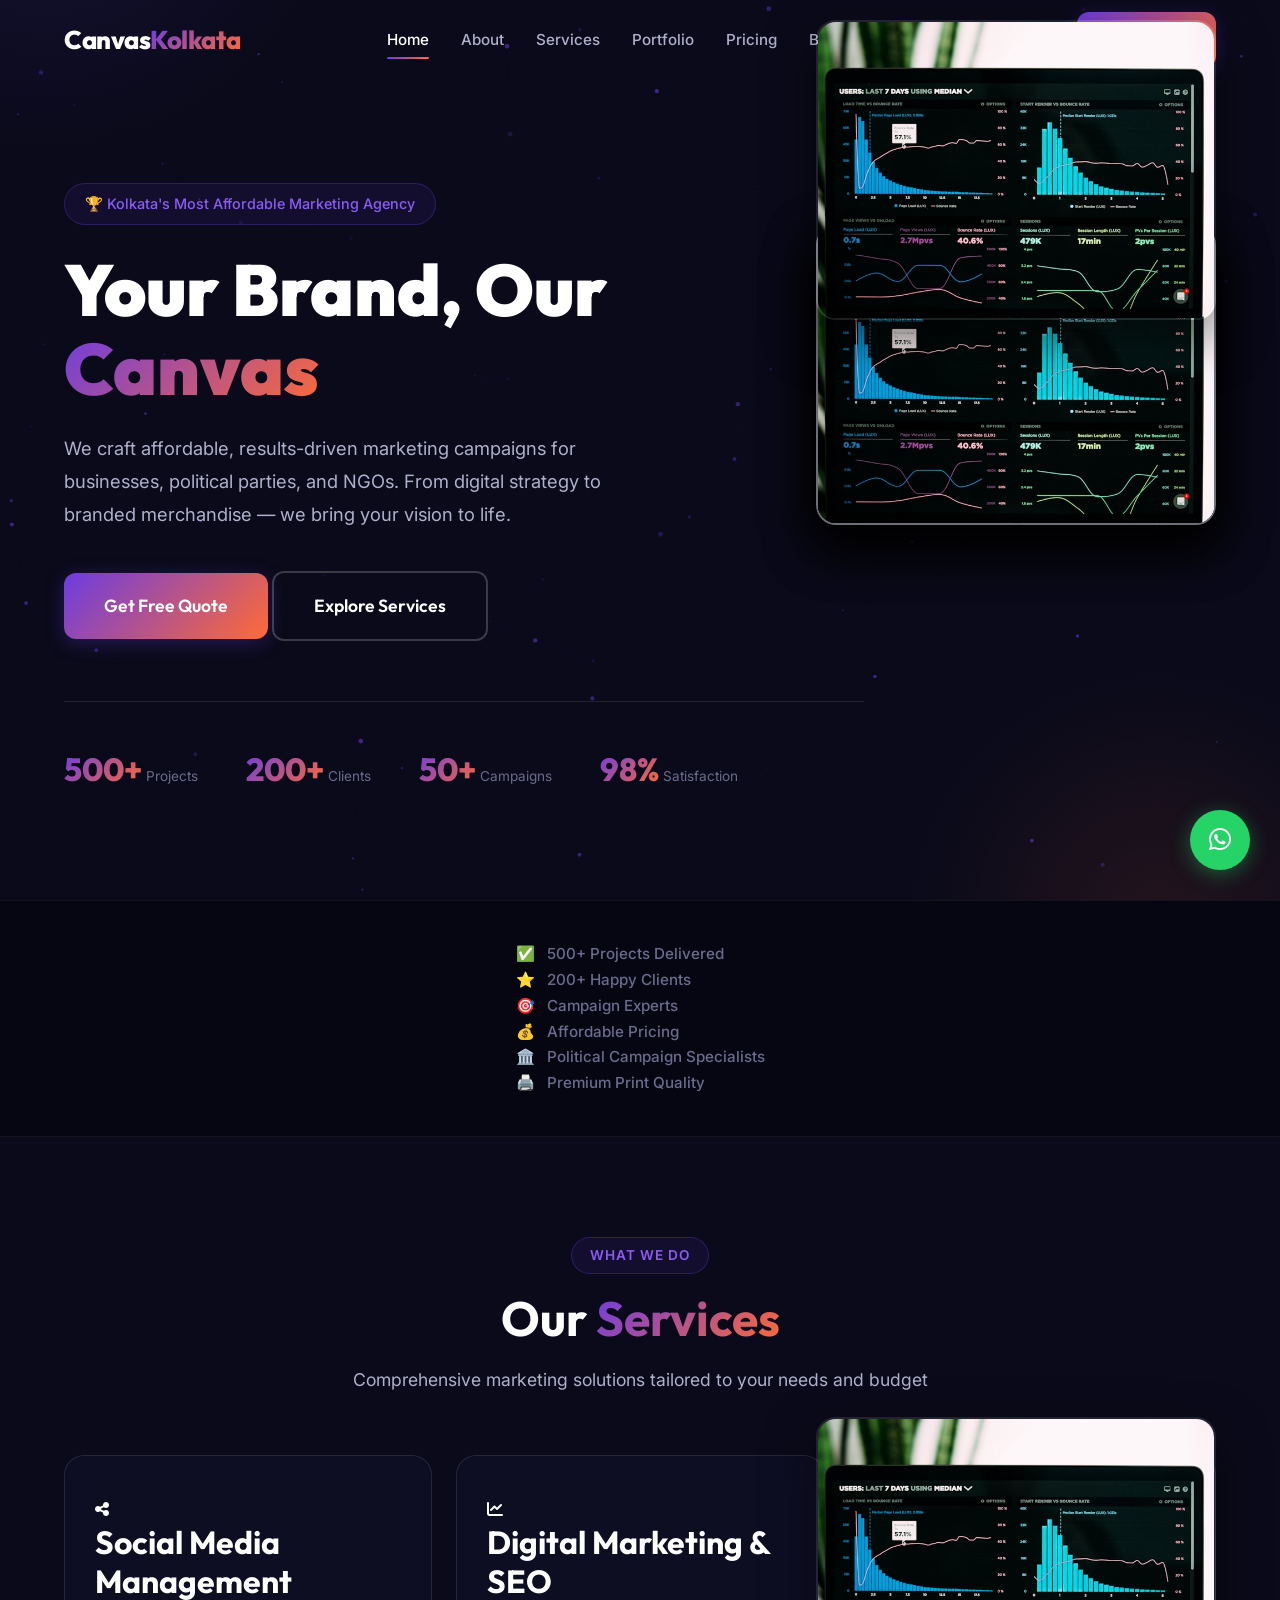
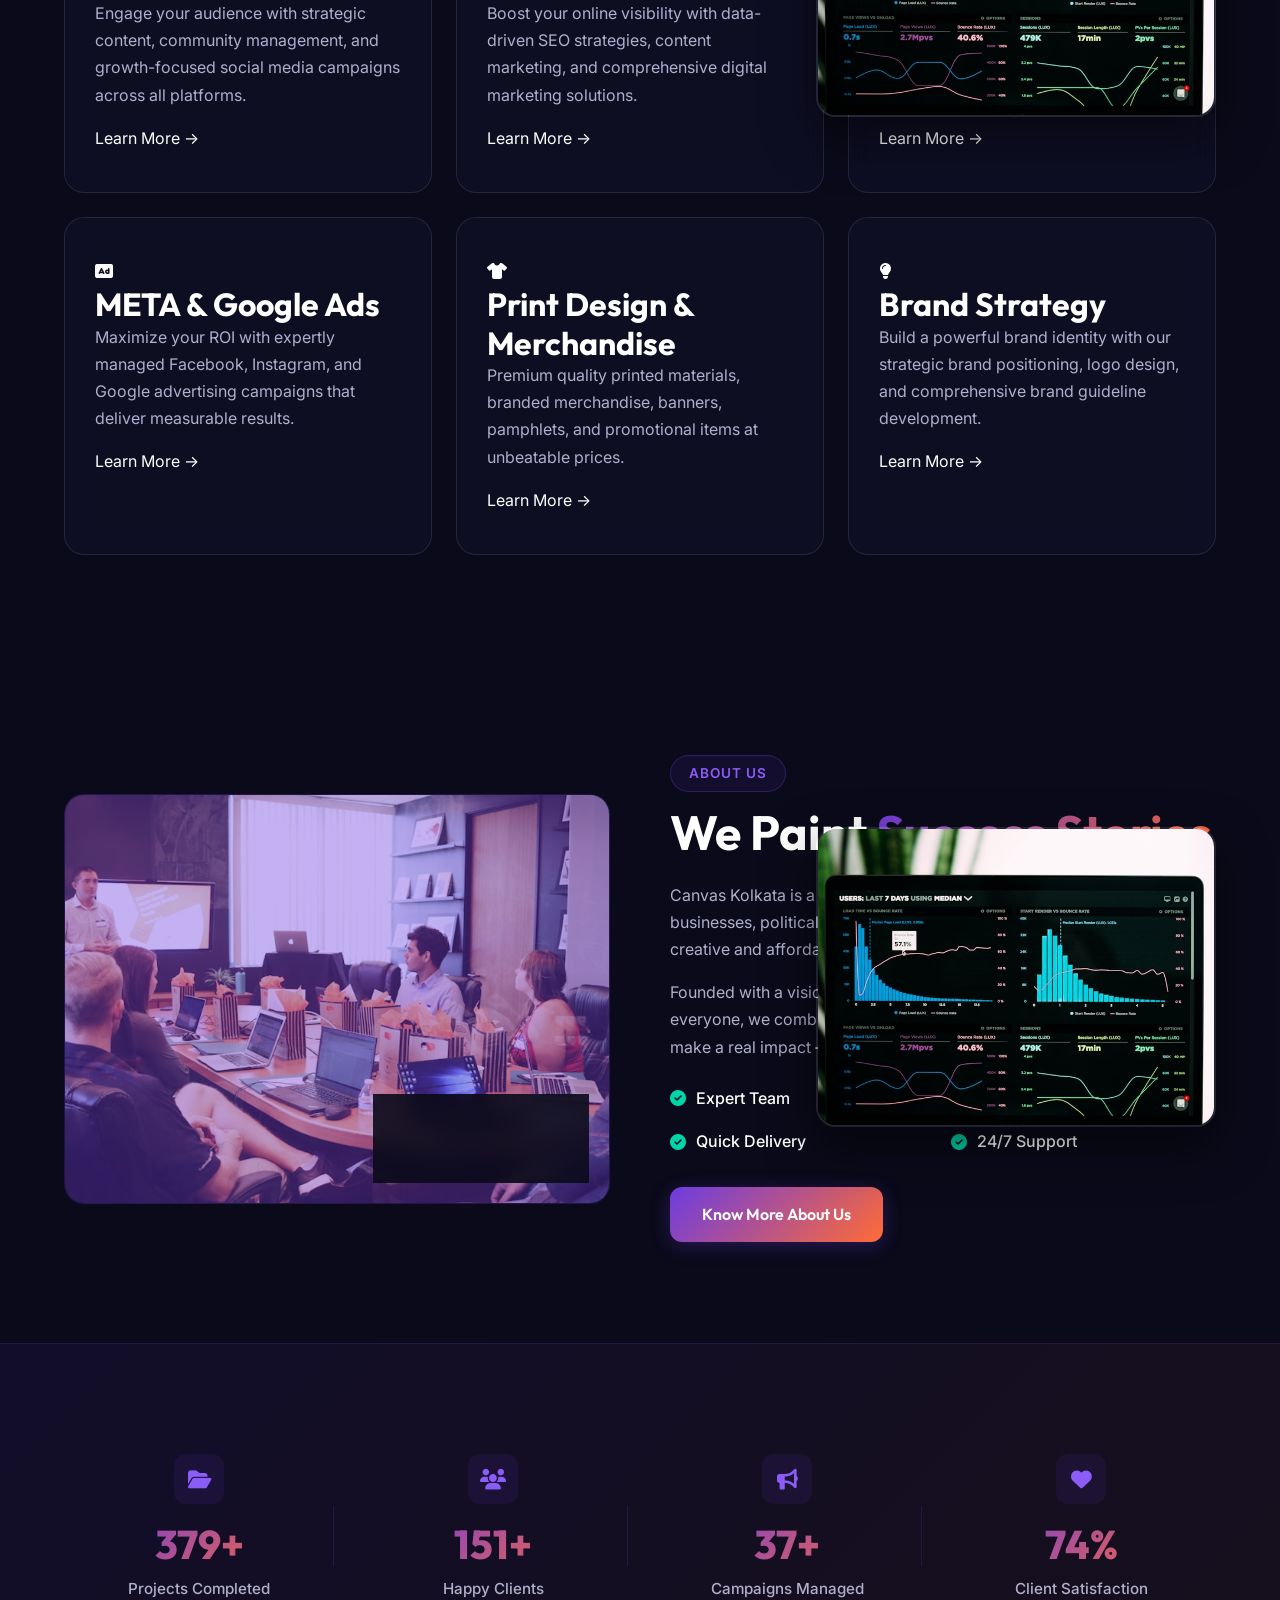
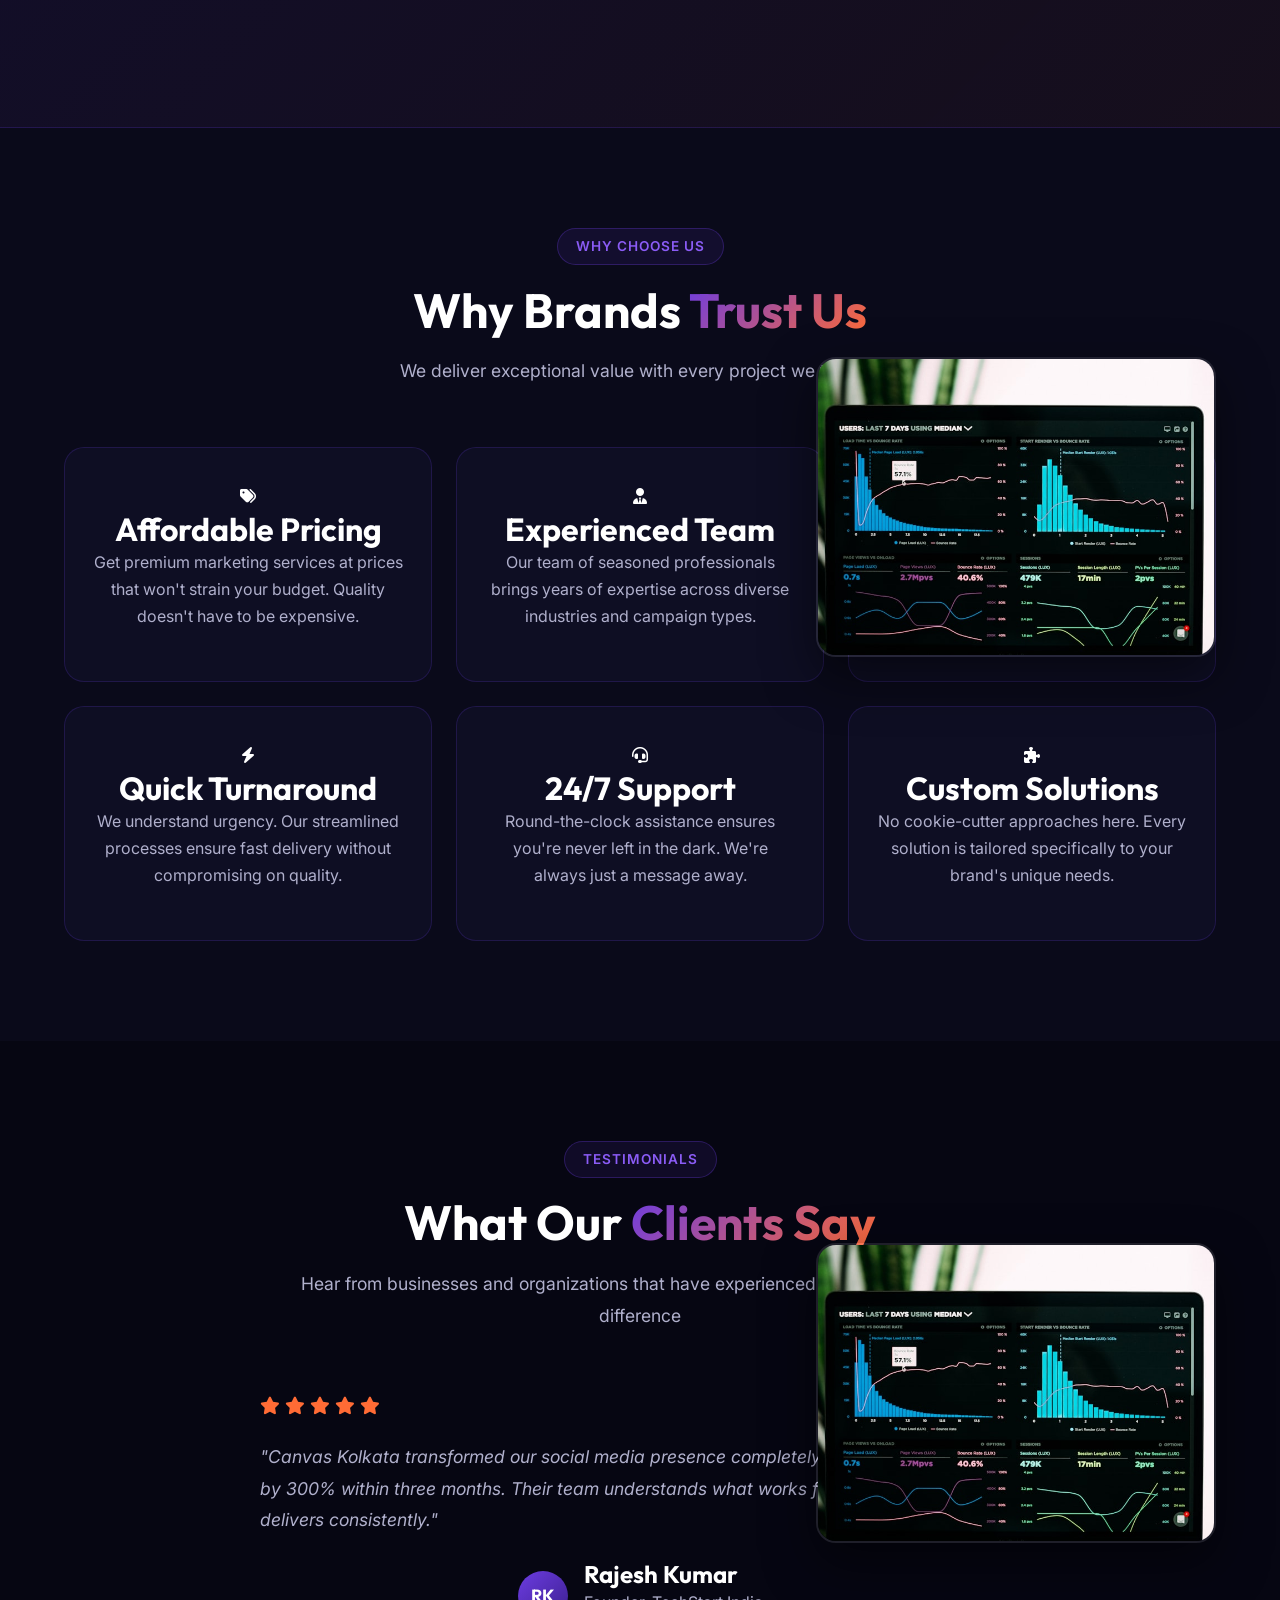
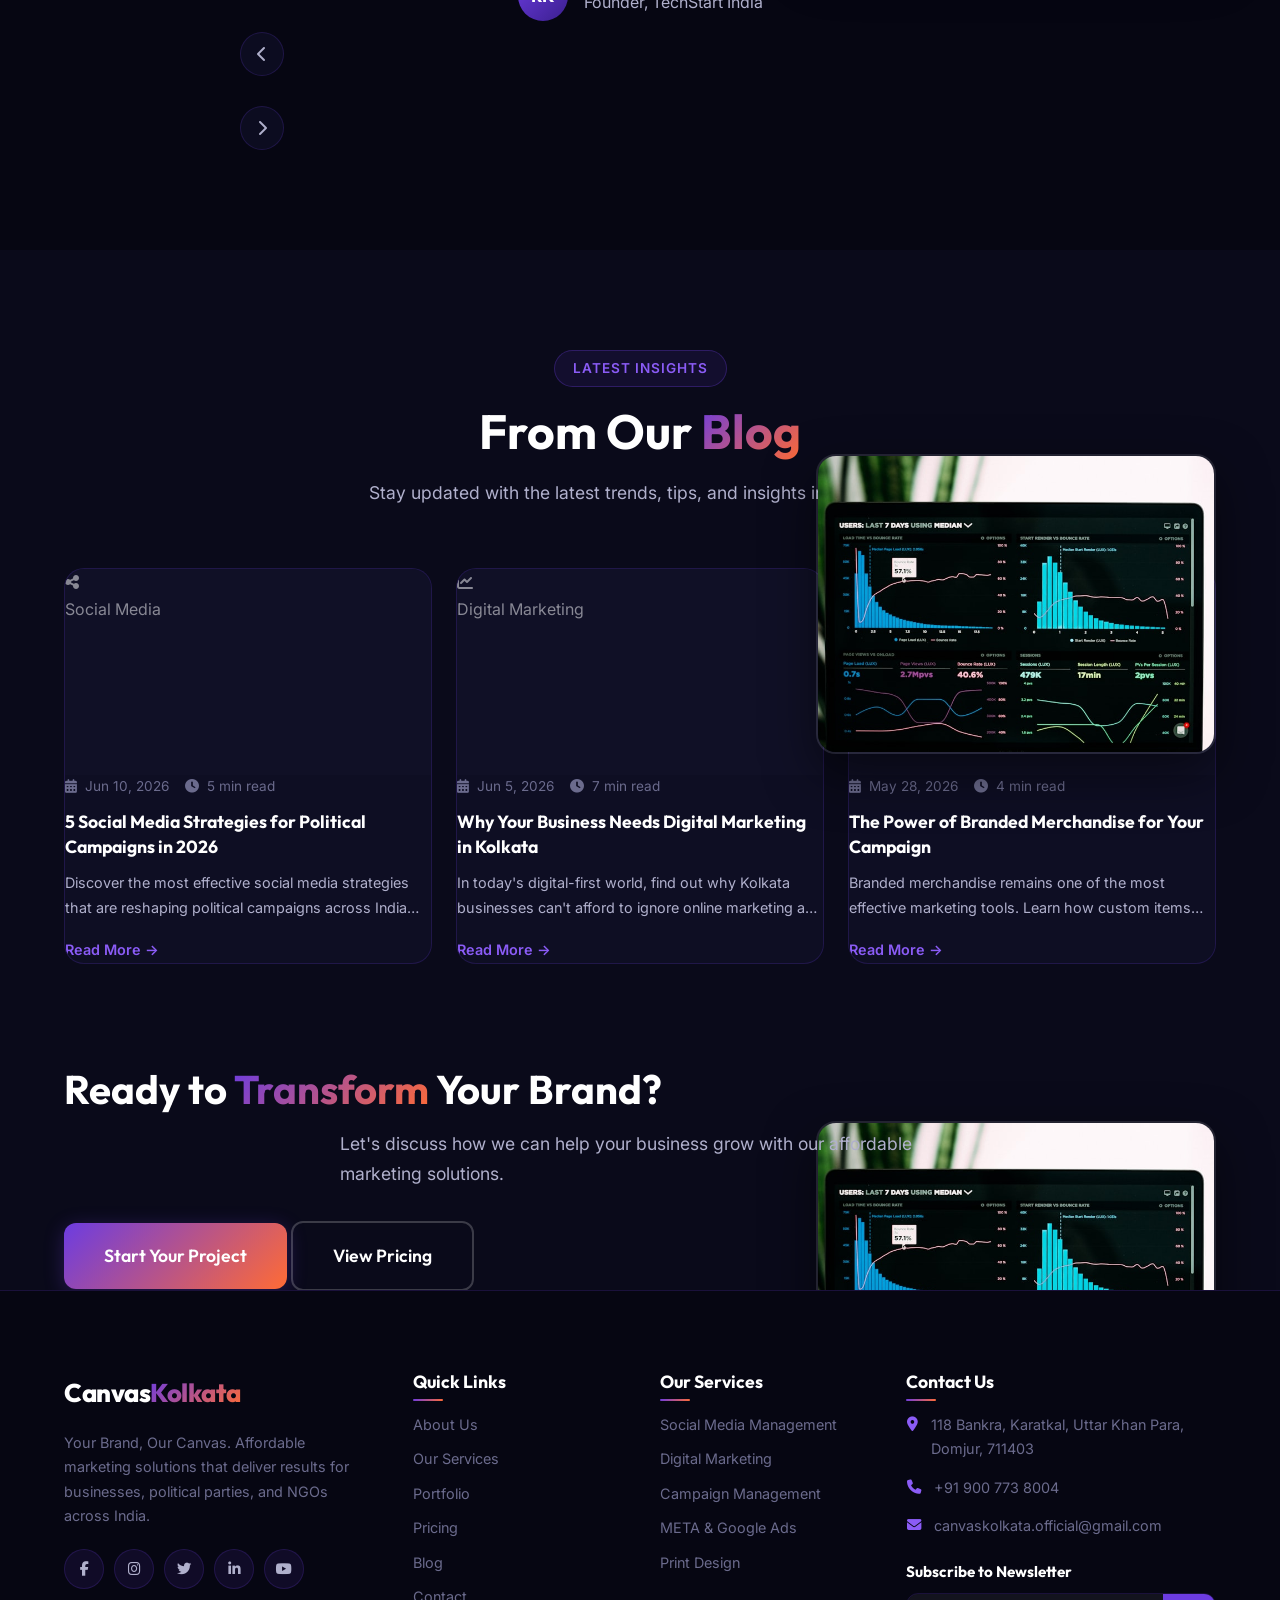
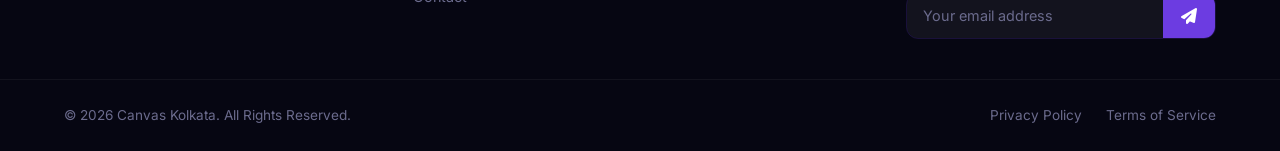
==== commit 8d309a65: "Replace symbolic icons with high-quality authentic images, fix mobile visibility, and add desktop he" ====
--- a/index.html
+++ b/index.html
@@ -92,6 +92,9 @@
 
   <!-- ==================== NAVBAR ==================== -->
   <nav class="navbar" id="navbar">
+        <div class="hero-desktop-anim">
+        <img src="assets/images/hero-desktop.jpg" alt="Marketing Strategy" class="hero-floating-img">
+    </div>
     <div class="container">
       <a href="index.html" class="nav-logo">
       <span class="logo-text">Canvas<span class="logo-accent">Kolkata</span></span>
@@ -115,8 +118,12 @@
   <!-- ==================== HERO SECTION ==================== -->
   <section class="hero" id="hero">
     <canvas class="hero-canvas" id="hero-canvas"></canvas>
-    <div class="container">
-      <div class="hero-content">
+        <div class="hero-desktop-anim">
+        <img src="assets/images/hero-desktop.jpg" alt="Marketing Strategy" class="hero-floating-img">
+    </div>
+    <div class="container">
+      
+<div class="hero-content">
         <span class="hero-badge reveal">🏆 Kolkata's Most Affordable Marketing Agency</span>
         <h1 class="hero-title reveal reveal-delay-1">Your Brand, Our <span class="highlight">Canvas</span></h1>
         <p class="hero-subtitle reveal reveal-delay-2">We craft affordable, results-driven marketing campaigns for businesses, political parties, and NGOs. From digital strategy to branded merchandise — we bring your vision to life.</p>
@@ -148,6 +155,9 @@
 
   <!-- ==================== TRUST BAR ==================== -->
   <section class="trust-bar">
+        <div class="hero-desktop-anim">
+        <img src="assets/images/hero-desktop.jpg" alt="Marketing Strategy" class="hero-floating-img">
+    </div>
     <div class="container">
       <div class="trust-grid">
         <div class="trust-item reveal">
@@ -180,6 +190,9 @@
 
   <!-- ==================== SERVICES OVERVIEW ==================== -->
   <section class="section services-section" id="services">
+        <div class="hero-desktop-anim">
+        <img src="assets/images/hero-desktop.jpg" alt="Marketing Strategy" class="hero-floating-img">
+    </div>
     <div class="container">
       <div class="section-header">
         <span class="section-badge reveal">What We Do</span>
@@ -241,6 +254,9 @@
 
   <!-- ==================== ABOUT PREVIEW ==================== -->
   <section class="section about-preview-section" id="about-preview">
+        <div class="hero-desktop-anim">
+        <img src="assets/images/hero-desktop.jpg" alt="Marketing Strategy" class="hero-floating-img">
+    </div>
     <div class="container">
       <div class="about-preview">
         <div class="about-preview-image reveal reveal-left">
@@ -283,6 +299,9 @@
 
   <!-- ==================== STATS SECTION ==================== -->
   <section class="stats-section" id="stats">
+        <div class="hero-desktop-anim">
+        <img src="assets/images/hero-desktop.jpg" alt="Marketing Strategy" class="hero-floating-img">
+    </div>
     <div class="container">
       <div class="stats-grid">
         <div class="stat-item reveal">
@@ -319,6 +338,9 @@
 
   <!-- ==================== WHY CHOOSE US ==================== -->
   <section class="section why-choose-section" id="why-choose">
+        <div class="hero-desktop-anim">
+        <img src="assets/images/hero-desktop.jpg" alt="Marketing Strategy" class="hero-floating-img">
+    </div>
     <div class="container">
       <div class="section-header">
         <span class="section-badge reveal">Why Choose Us</span>
@@ -374,6 +396,9 @@
 
   <!-- ==================== TESTIMONIALS ==================== -->
   <section class="section testimonials-section" id="testimonials">
+        <div class="hero-desktop-anim">
+        <img src="assets/images/hero-desktop.jpg" alt="Marketing Strategy" class="hero-floating-img">
+    </div>
     <div class="container">
       <div class="section-header">
         <span class="section-badge reveal">Testimonials</span>
@@ -479,6 +504,9 @@
 
   <!-- ==================== BLOG PREVIEW ==================== -->
   <section class="section blog-preview-section" id="blog-preview">
+        <div class="hero-desktop-anim">
+        <img src="assets/images/hero-desktop.jpg" alt="Marketing Strategy" class="hero-floating-img">
+    </div>
     <div class="container">
       <div class="section-header">
         <span class="section-badge reveal">Latest Insights</span>
@@ -546,6 +574,9 @@
 
   <!-- ==================== CTA BANNER ==================== -->
   <section class="cta-banner">
+        <div class="hero-desktop-anim">
+        <img src="assets/images/hero-desktop.jpg" alt="Marketing Strategy" class="hero-floating-img">
+    </div>
     <div class="container">
       <div class="cta-content reveal reveal-scale">
         <h2 class="cta-title">Ready to <span class="gradient-text">Transform</span> Your Brand?</h2>
@@ -561,7 +592,10 @@
   <!-- ==================== FOOTER ==================== -->
   <footer class="footer">
     <div class="footer-top">
-      <div class="container">
+          <div class="hero-desktop-anim">
+        <img src="assets/images/hero-desktop.jpg" alt="Marketing Strategy" class="hero-floating-img">
+    </div>
+    <div class="container">
         <div class="footer-grid">
           <div class="footer-col">
             <a href="index.html" class="footer-logo">
@@ -616,7 +650,10 @@
       </div>
     </div>
     <div class="footer-bottom">
-      <div class="container">
+          <div class="hero-desktop-anim">
+        <img src="assets/images/hero-desktop.jpg" alt="Marketing Strategy" class="hero-floating-img">
+    </div>
+    <div class="container">
         <p>&copy; <span id="current-year">2026</span> Canvas Kolkata. All Rights Reserved.</p>
         <div class="footer-bottom-links">
           <a href="#">Privacy Policy</a>
--- a/css/style.css
+++ b/css/style.css
@@ -2612,3 +2612,34 @@
 ::-webkit-scrollbar-thumb:hover {
   background: rgba(108, 60, 225, 0.5);
 }
+
+/* Hero Desktop Animation */
+.hero-desktop-anim {
+    position: absolute;
+    right: 5%;
+    top: 25%;
+    width: 400px;
+    height: 300px;
+    border-radius: 20px;
+    overflow: hidden;
+    box-shadow: 0 20px 50px rgba(0,0,0,0.5);
+    border: 2px solid rgba(255,255,255,0.1);
+    animation: float 6s ease-in-out infinite;
+    z-index: 2;
+    display: none;
+}
+.hero-floating-img {
+    width: 100%;
+    height: 100%;
+    object-fit: cover;
+}
+@media (min-width: 1024px) {
+    .hero-desktop-anim {
+        display: block;
+    }
+}
+@keyframes float {
+    0% { transform: translateY(0px); }
+    50% { transform: translateY(-20px); }
+    100% { transform: translateY(0px); }
+}
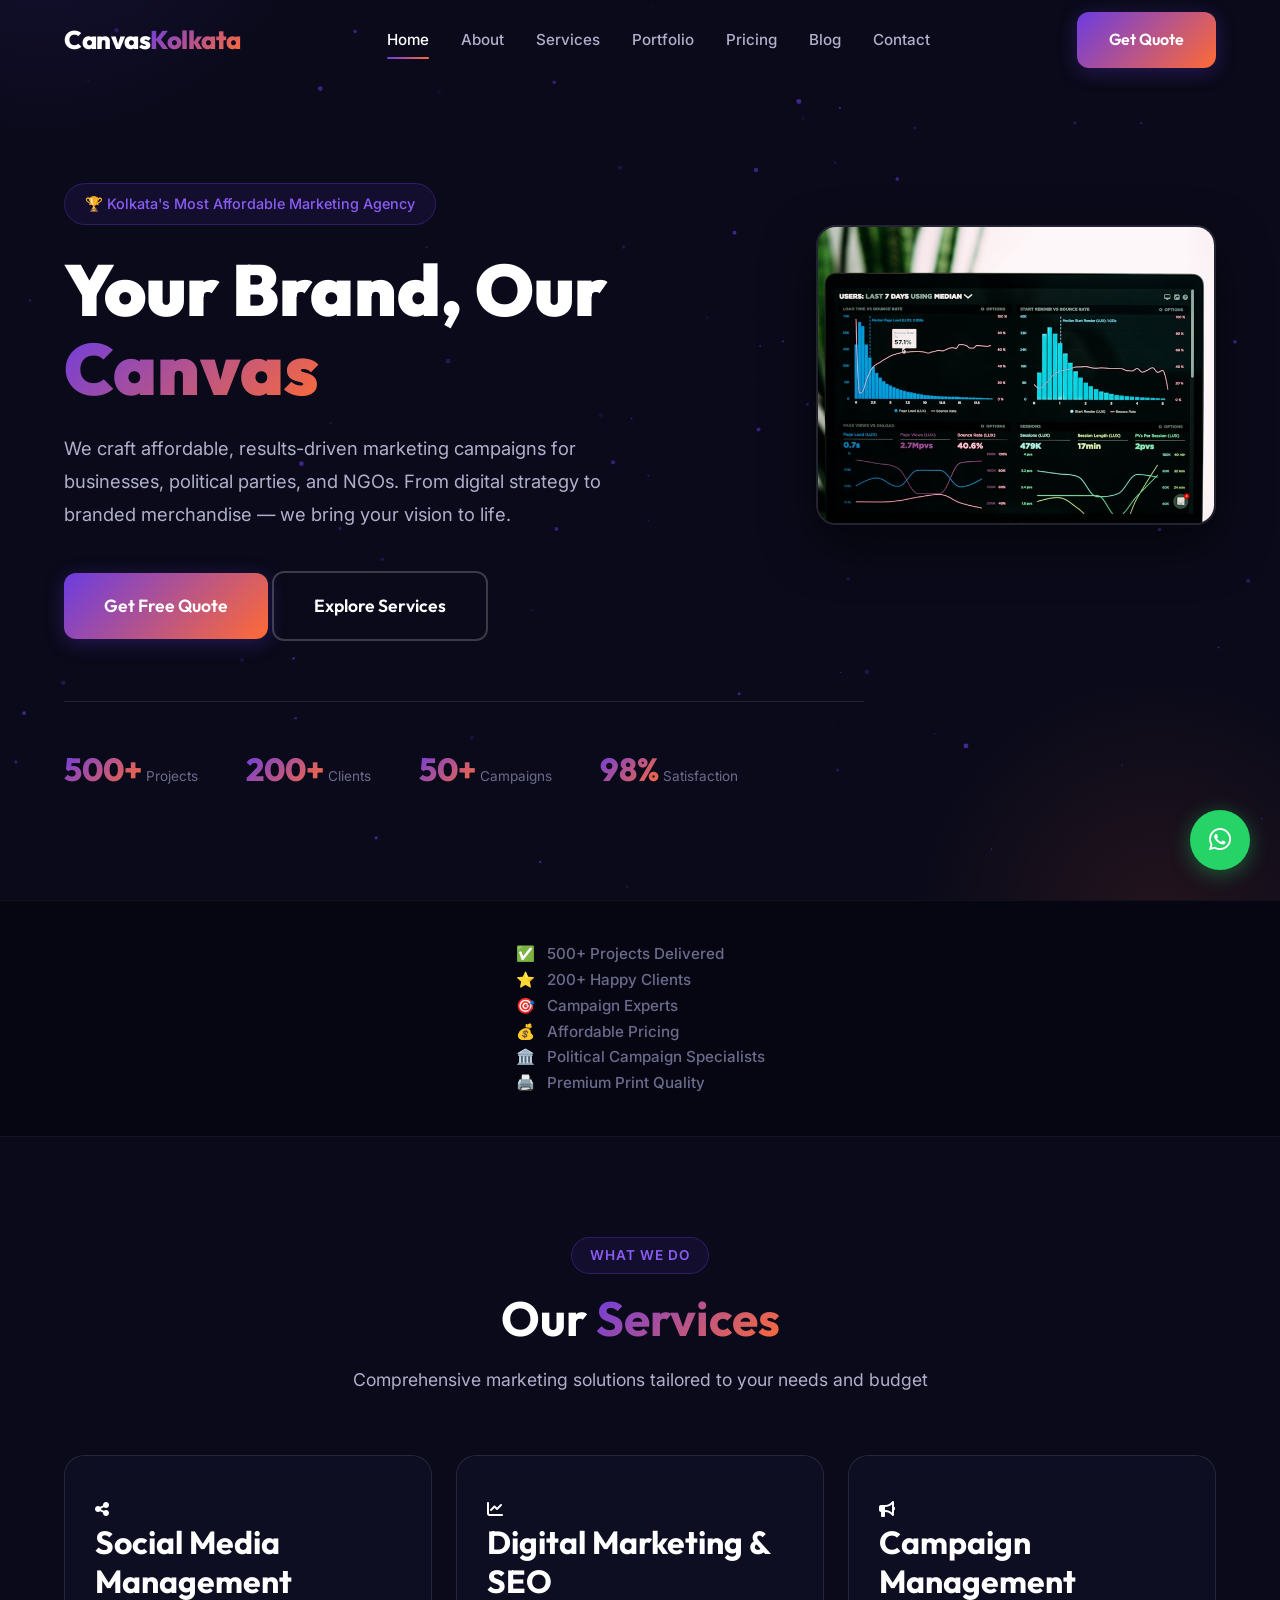
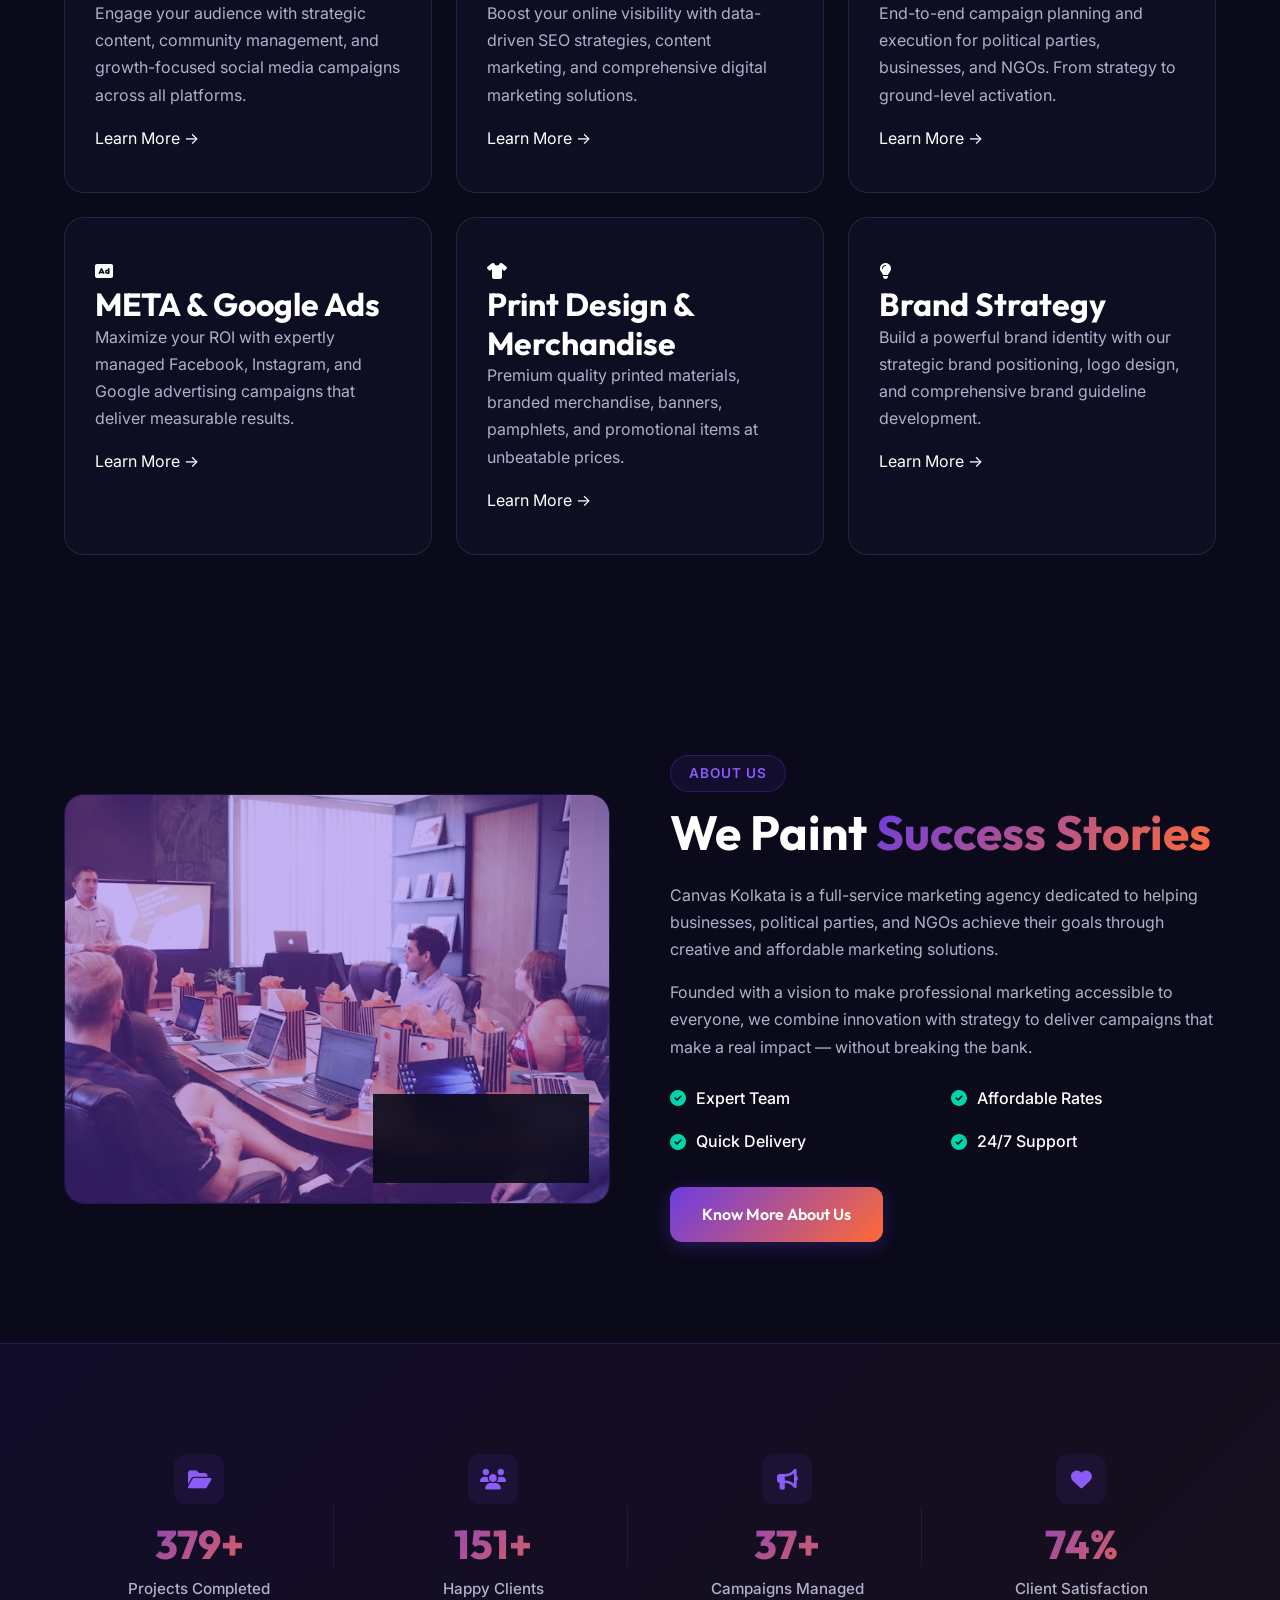
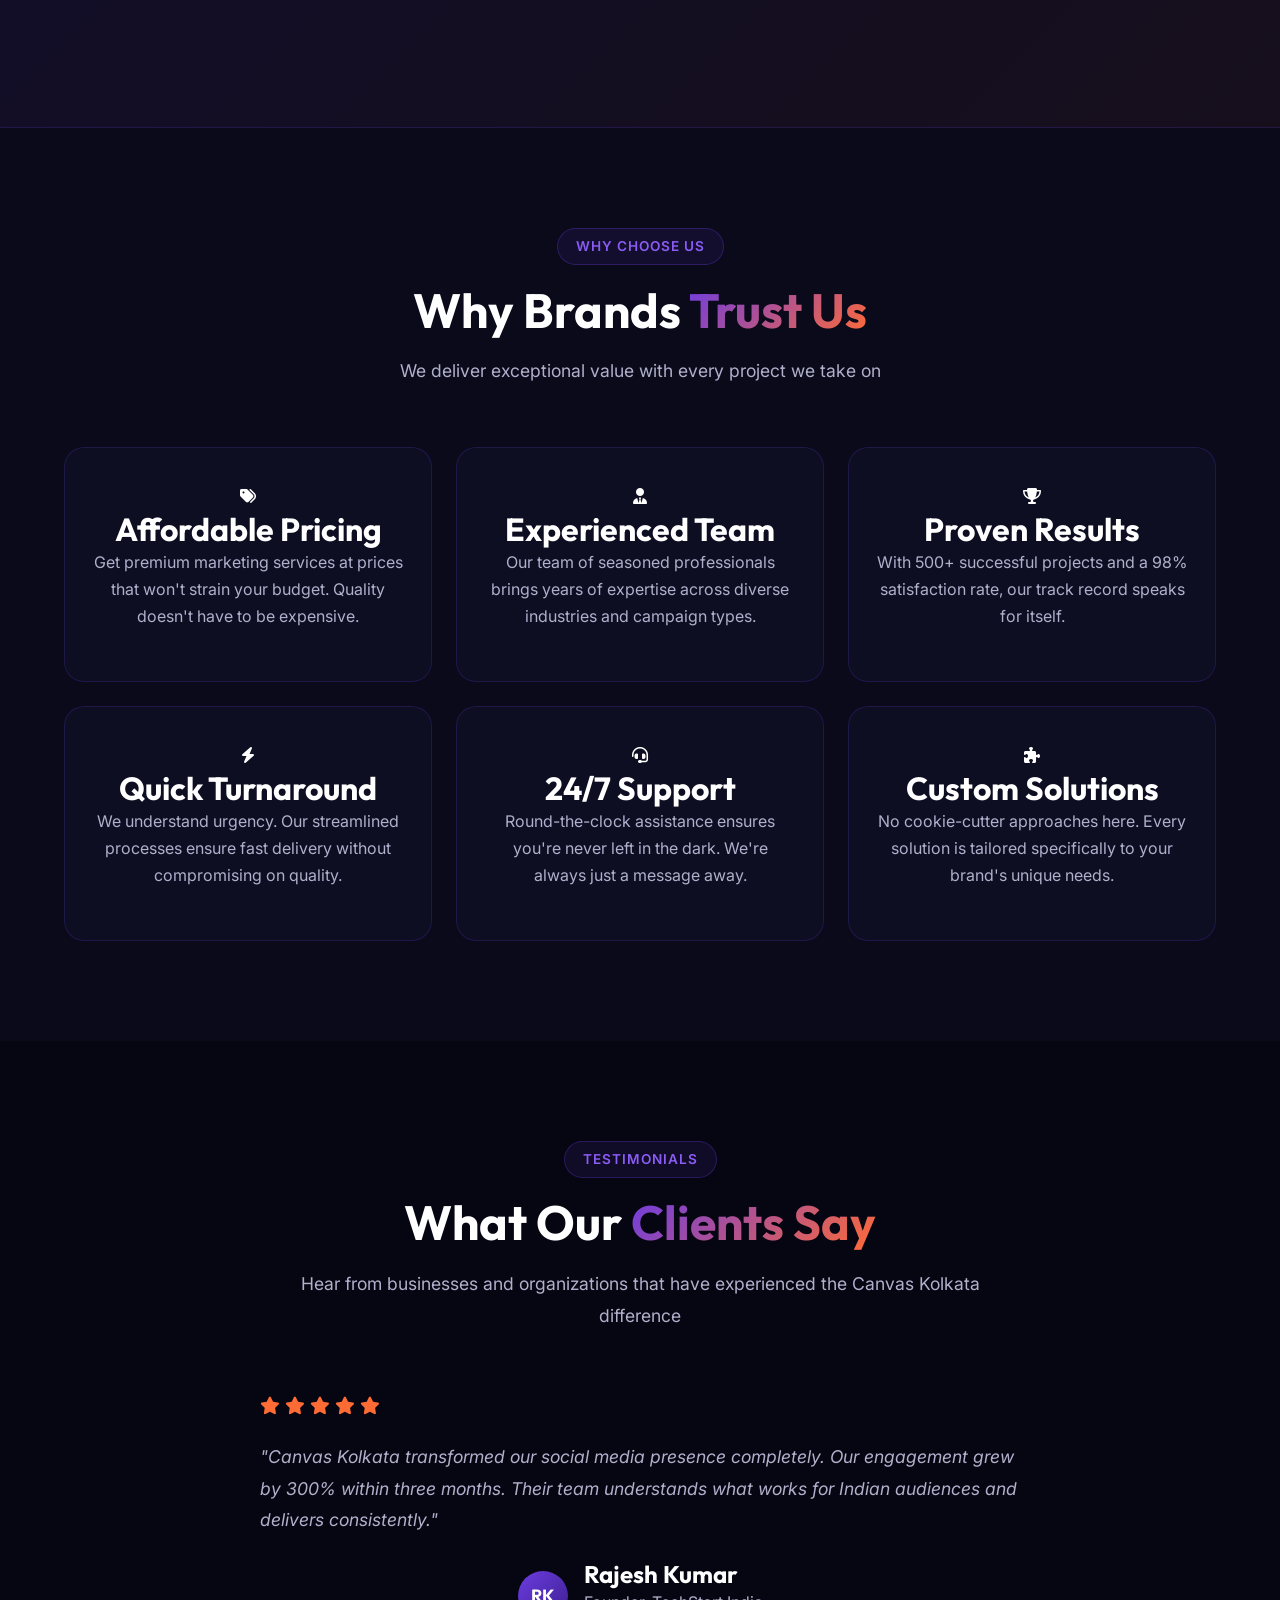
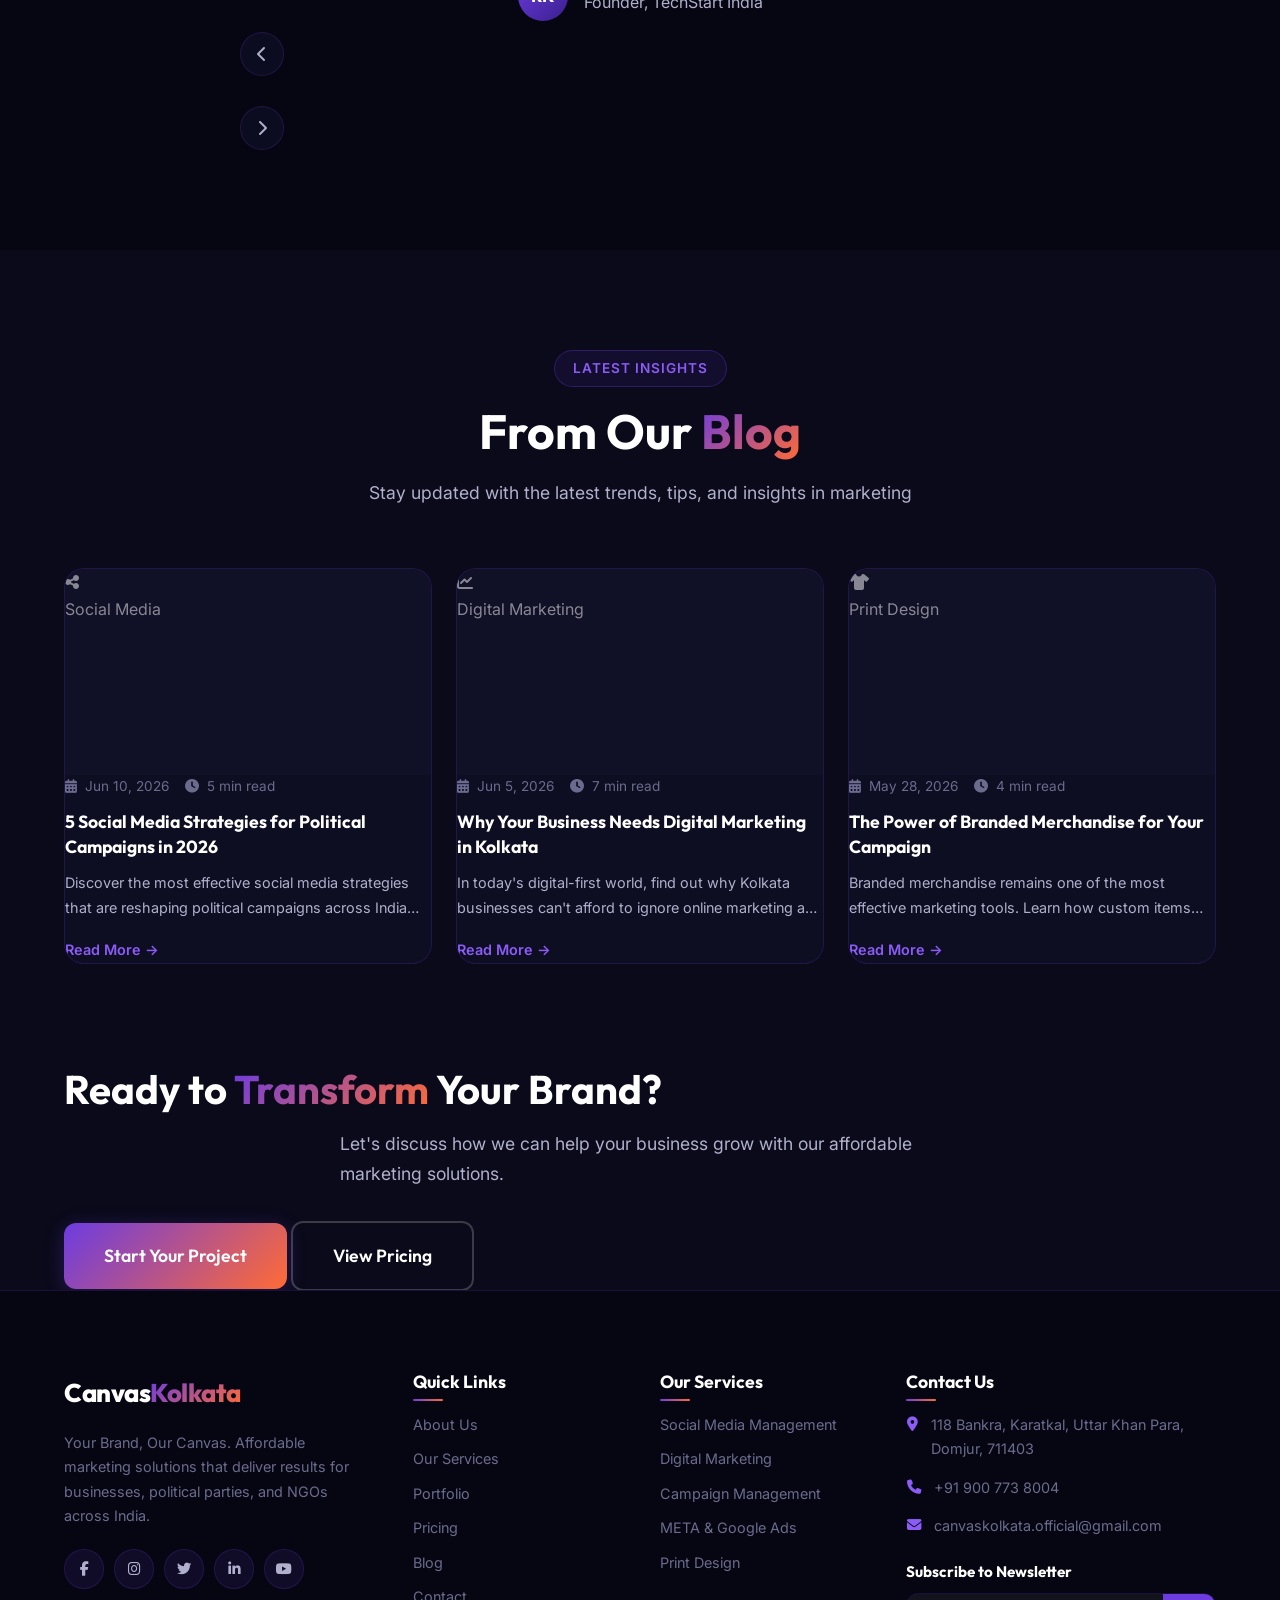
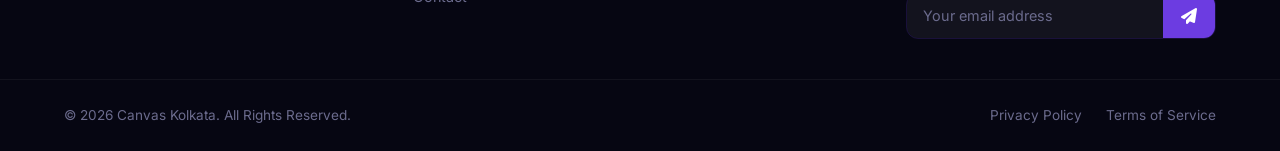
==== commit 1d570aa4: "Fix duplicate hero desktop animation bug by removing global container insertions" ====
--- a/index.html
+++ b/index.html
@@ -91,11 +91,7 @@
   </div>
 
   <!-- ==================== NAVBAR ==================== -->
-  <nav class="navbar" id="navbar">
-        <div class="hero-desktop-anim">
-        <img src="assets/images/hero-desktop.jpg" alt="Marketing Strategy" class="hero-floating-img">
-    </div>
-    <div class="container">
+  <nav class="navbar" id="navbar">    <div class="container">
       <a href="index.html" class="nav-logo">
       <span class="logo-text">Canvas<span class="logo-accent">Kolkata</span></span>
     </a>
@@ -117,8 +113,8 @@
 
   <!-- ==================== HERO SECTION ==================== -->
   <section class="hero" id="hero">
-    <canvas class="hero-canvas" id="hero-canvas"></canvas>
-        <div class="hero-desktop-anim">
+    <canvas class="hero-canvas" id="hero-canvas"></canvas>    
+    <div class="hero-desktop-anim">
         <img src="assets/images/hero-desktop.jpg" alt="Marketing Strategy" class="hero-floating-img">
     </div>
     <div class="container">
@@ -154,11 +150,7 @@
   </section>
 
   <!-- ==================== TRUST BAR ==================== -->
-  <section class="trust-bar">
-        <div class="hero-desktop-anim">
-        <img src="assets/images/hero-desktop.jpg" alt="Marketing Strategy" class="hero-floating-img">
-    </div>
-    <div class="container">
+  <section class="trust-bar">    <div class="container">
       <div class="trust-grid">
         <div class="trust-item reveal">
           <span class="trust-icon">✅</span>
@@ -189,11 +181,7 @@
   </section>
 
   <!-- ==================== SERVICES OVERVIEW ==================== -->
-  <section class="section services-section" id="services">
-        <div class="hero-desktop-anim">
-        <img src="assets/images/hero-desktop.jpg" alt="Marketing Strategy" class="hero-floating-img">
-    </div>
-    <div class="container">
+  <section class="section services-section" id="services">    <div class="container">
       <div class="section-header">
         <span class="section-badge reveal">What We Do</span>
         <h2 class="section-title reveal reveal-delay-1">Our <span class="gradient-text">Services</span></h2>
@@ -253,11 +241,7 @@
   </section>
 
   <!-- ==================== ABOUT PREVIEW ==================== -->
-  <section class="section about-preview-section" id="about-preview">
-        <div class="hero-desktop-anim">
-        <img src="assets/images/hero-desktop.jpg" alt="Marketing Strategy" class="hero-floating-img">
-    </div>
-    <div class="container">
+  <section class="section about-preview-section" id="about-preview">    <div class="container">
       <div class="about-preview">
         <div class="about-preview-image reveal reveal-left">
           <div class="about-preview-image-inner" style="background: url('assets/images/about.jpg') center/cover;">
@@ -298,11 +282,7 @@
   </section>
 
   <!-- ==================== STATS SECTION ==================== -->
-  <section class="stats-section" id="stats">
-        <div class="hero-desktop-anim">
-        <img src="assets/images/hero-desktop.jpg" alt="Marketing Strategy" class="hero-floating-img">
-    </div>
-    <div class="container">
+  <section class="stats-section" id="stats">    <div class="container">
       <div class="stats-grid">
         <div class="stat-item reveal">
           <div class="stat-icon">
@@ -337,11 +317,7 @@
   </section>
 
   <!-- ==================== WHY CHOOSE US ==================== -->
-  <section class="section why-choose-section" id="why-choose">
-        <div class="hero-desktop-anim">
-        <img src="assets/images/hero-desktop.jpg" alt="Marketing Strategy" class="hero-floating-img">
-    </div>
-    <div class="container">
+  <section class="section why-choose-section" id="why-choose">    <div class="container">
       <div class="section-header">
         <span class="section-badge reveal">Why Choose Us</span>
         <h2 class="section-title reveal reveal-delay-1">Why Brands <span class="gradient-text">Trust Us</span></h2>
@@ -395,11 +371,7 @@
   </section>
 
   <!-- ==================== TESTIMONIALS ==================== -->
-  <section class="section testimonials-section" id="testimonials">
-        <div class="hero-desktop-anim">
-        <img src="assets/images/hero-desktop.jpg" alt="Marketing Strategy" class="hero-floating-img">
-    </div>
-    <div class="container">
+  <section class="section testimonials-section" id="testimonials">    <div class="container">
       <div class="section-header">
         <span class="section-badge reveal">Testimonials</span>
         <h2 class="section-title reveal reveal-delay-1">What Our <span class="gradient-text">Clients Say</span></h2>
@@ -503,11 +475,7 @@
   </section>
 
   <!-- ==================== BLOG PREVIEW ==================== -->
-  <section class="section blog-preview-section" id="blog-preview">
-        <div class="hero-desktop-anim">
-        <img src="assets/images/hero-desktop.jpg" alt="Marketing Strategy" class="hero-floating-img">
-    </div>
-    <div class="container">
+  <section class="section blog-preview-section" id="blog-preview">    <div class="container">
       <div class="section-header">
         <span class="section-badge reveal">Latest Insights</span>
         <h2 class="section-title reveal reveal-delay-1">From Our <span class="gradient-text">Blog</span></h2>
@@ -573,11 +541,7 @@
   </section>
 
   <!-- ==================== CTA BANNER ==================== -->
-  <section class="cta-banner">
-        <div class="hero-desktop-anim">
-        <img src="assets/images/hero-desktop.jpg" alt="Marketing Strategy" class="hero-floating-img">
-    </div>
-    <div class="container">
+  <section class="cta-banner">    <div class="container">
       <div class="cta-content reveal reveal-scale">
         <h2 class="cta-title">Ready to <span class="gradient-text">Transform</span> Your Brand?</h2>
         <p class="cta-text">Let's discuss how we can help your business grow with our affordable marketing solutions.</p>
@@ -591,11 +555,7 @@
 
   <!-- ==================== FOOTER ==================== -->
   <footer class="footer">
-    <div class="footer-top">
-          <div class="hero-desktop-anim">
-        <img src="assets/images/hero-desktop.jpg" alt="Marketing Strategy" class="hero-floating-img">
-    </div>
-    <div class="container">
+    <div class="footer-top">    <div class="container">
         <div class="footer-grid">
           <div class="footer-col">
             <a href="index.html" class="footer-logo">
@@ -649,11 +609,7 @@
         </div>
       </div>
     </div>
-    <div class="footer-bottom">
-          <div class="hero-desktop-anim">
-        <img src="assets/images/hero-desktop.jpg" alt="Marketing Strategy" class="hero-floating-img">
-    </div>
-    <div class="container">
+    <div class="footer-bottom">    <div class="container">
         <p>&copy; <span id="current-year">2026</span> Canvas Kolkata. All Rights Reserved.</p>
         <div class="footer-bottom-links">
           <a href="#">Privacy Policy</a>
